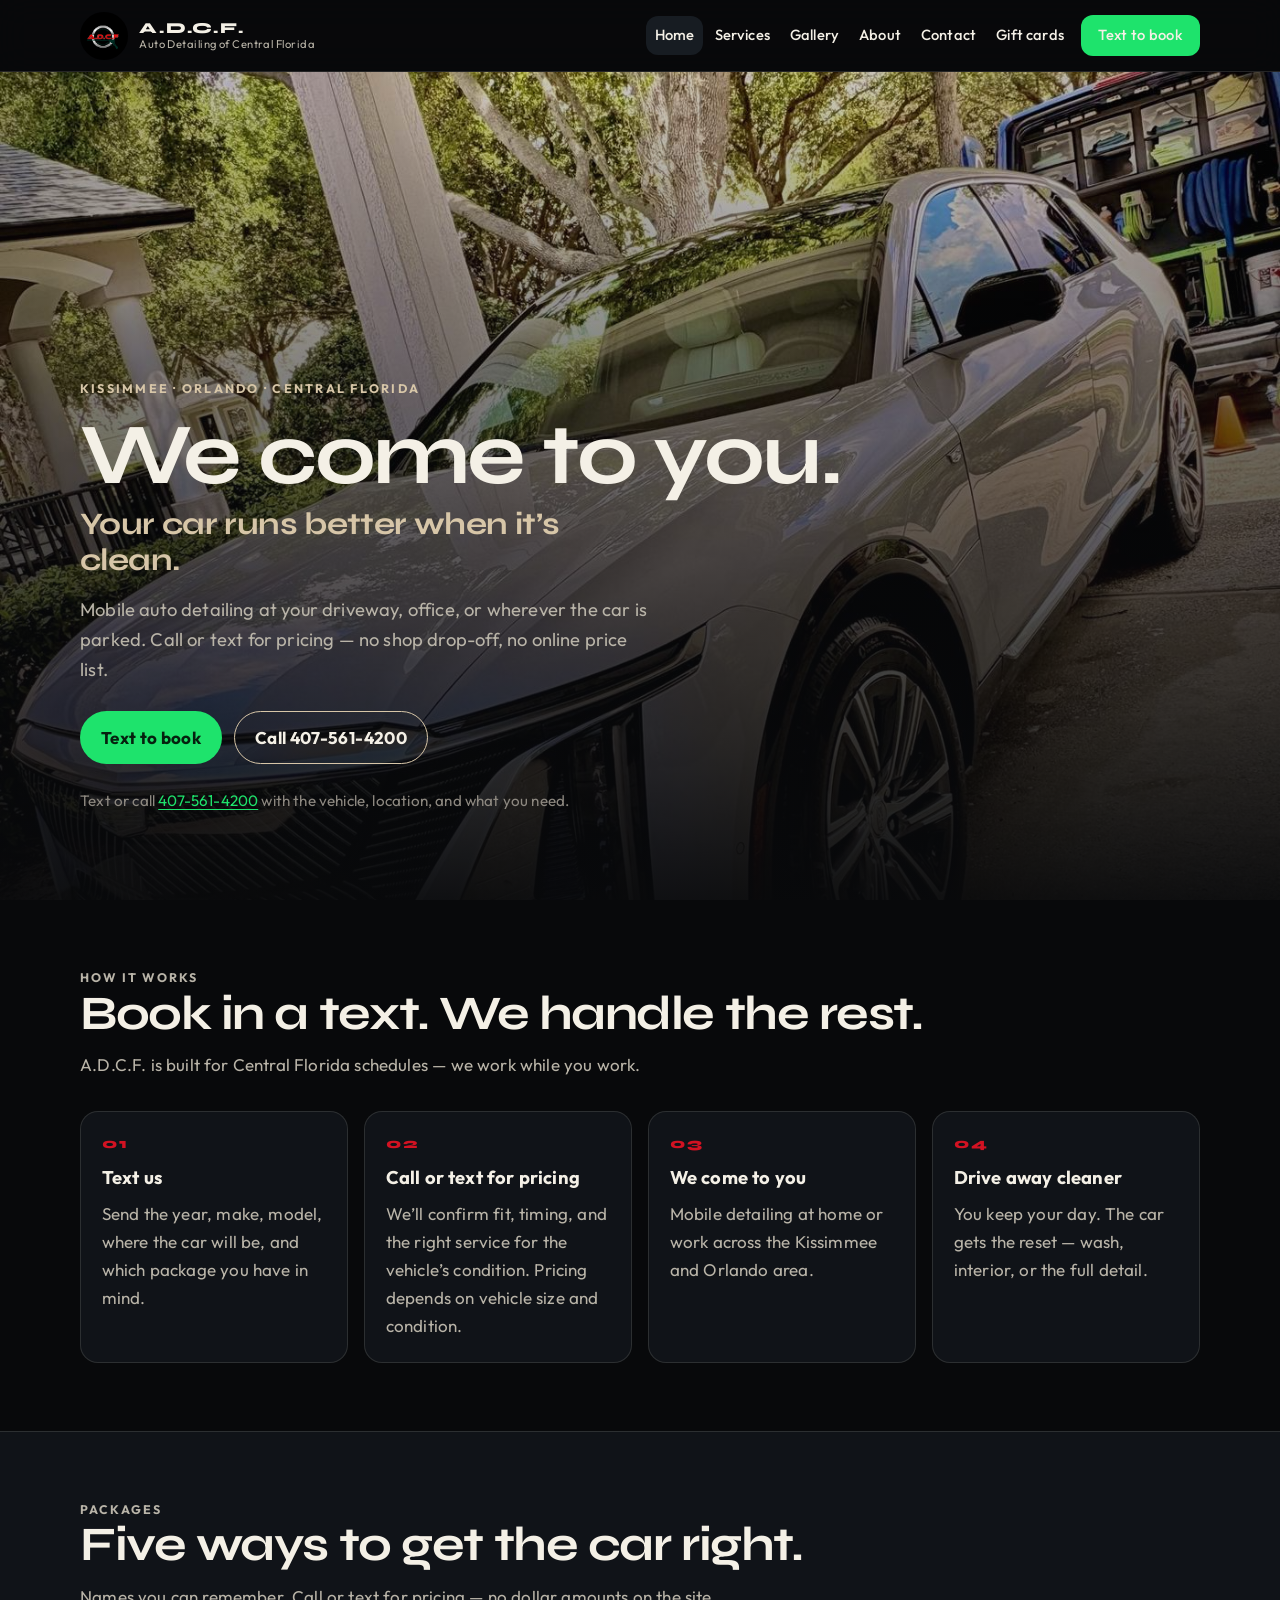
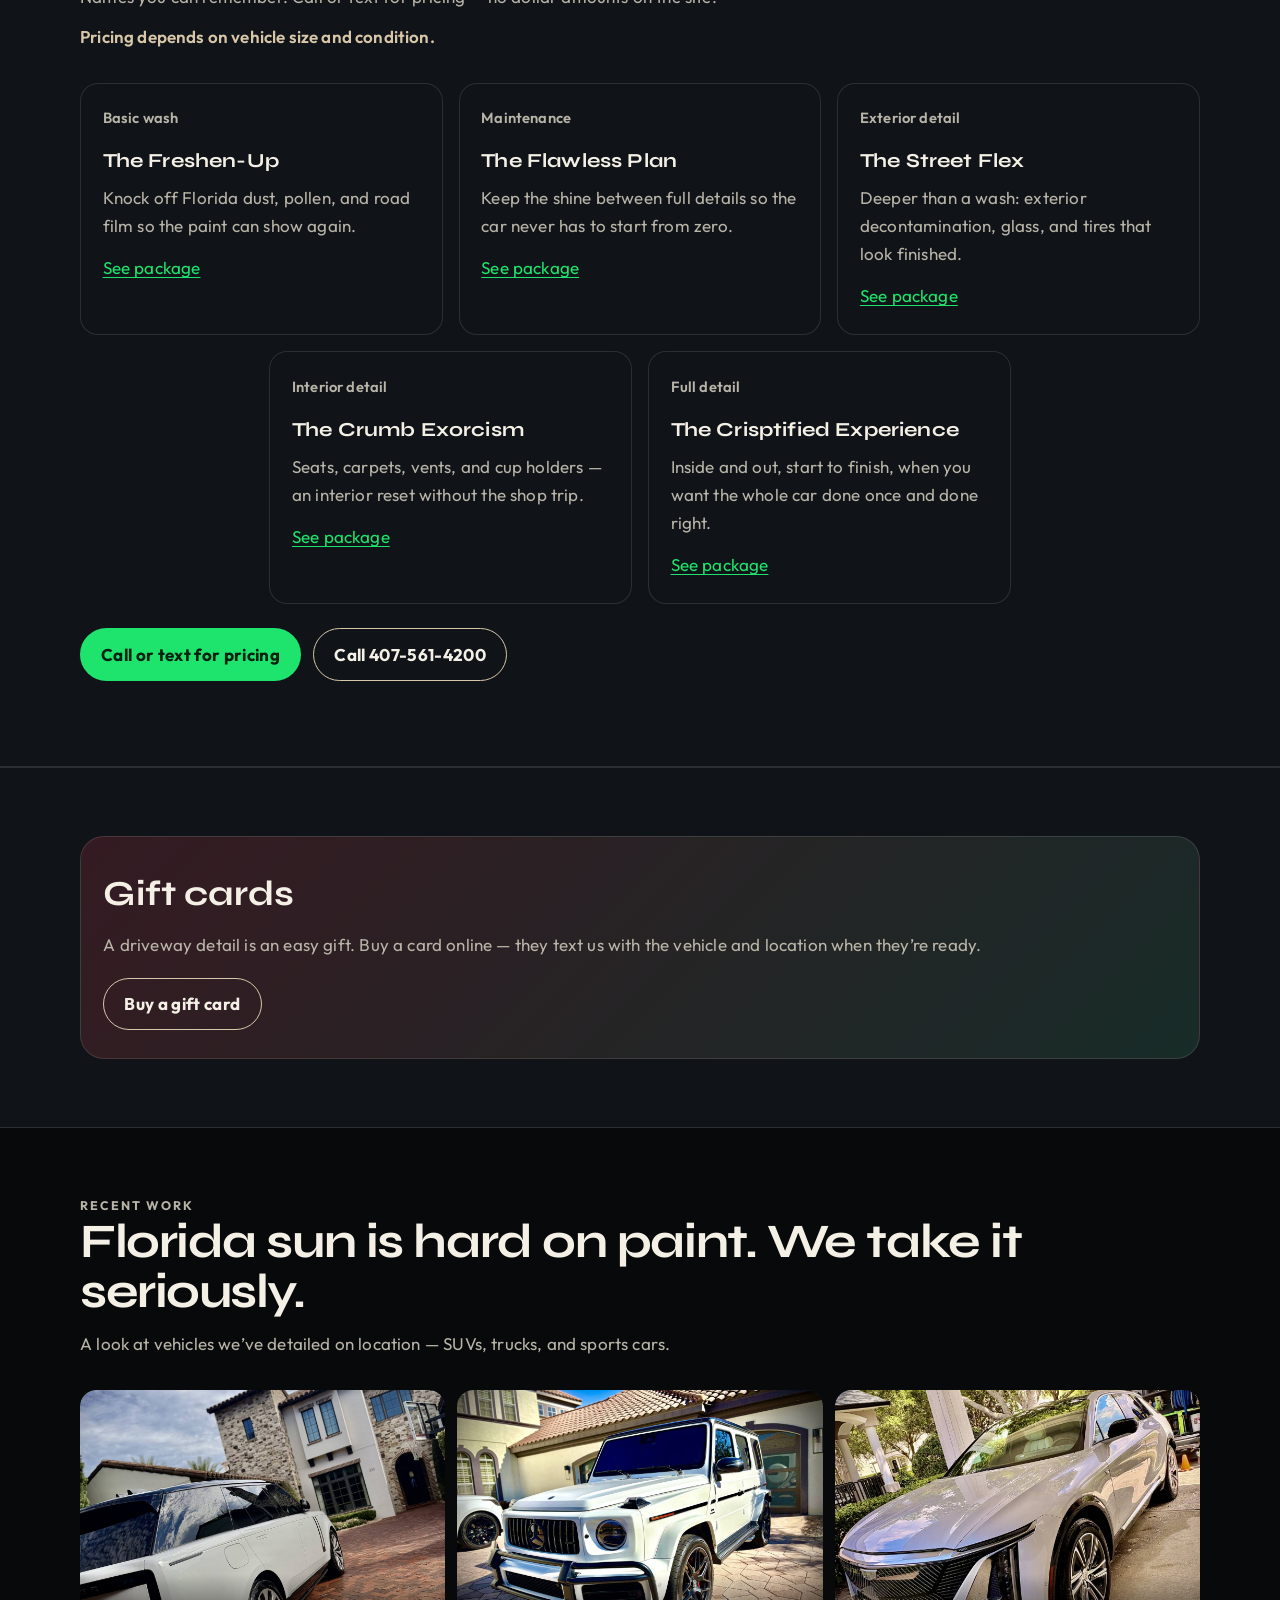
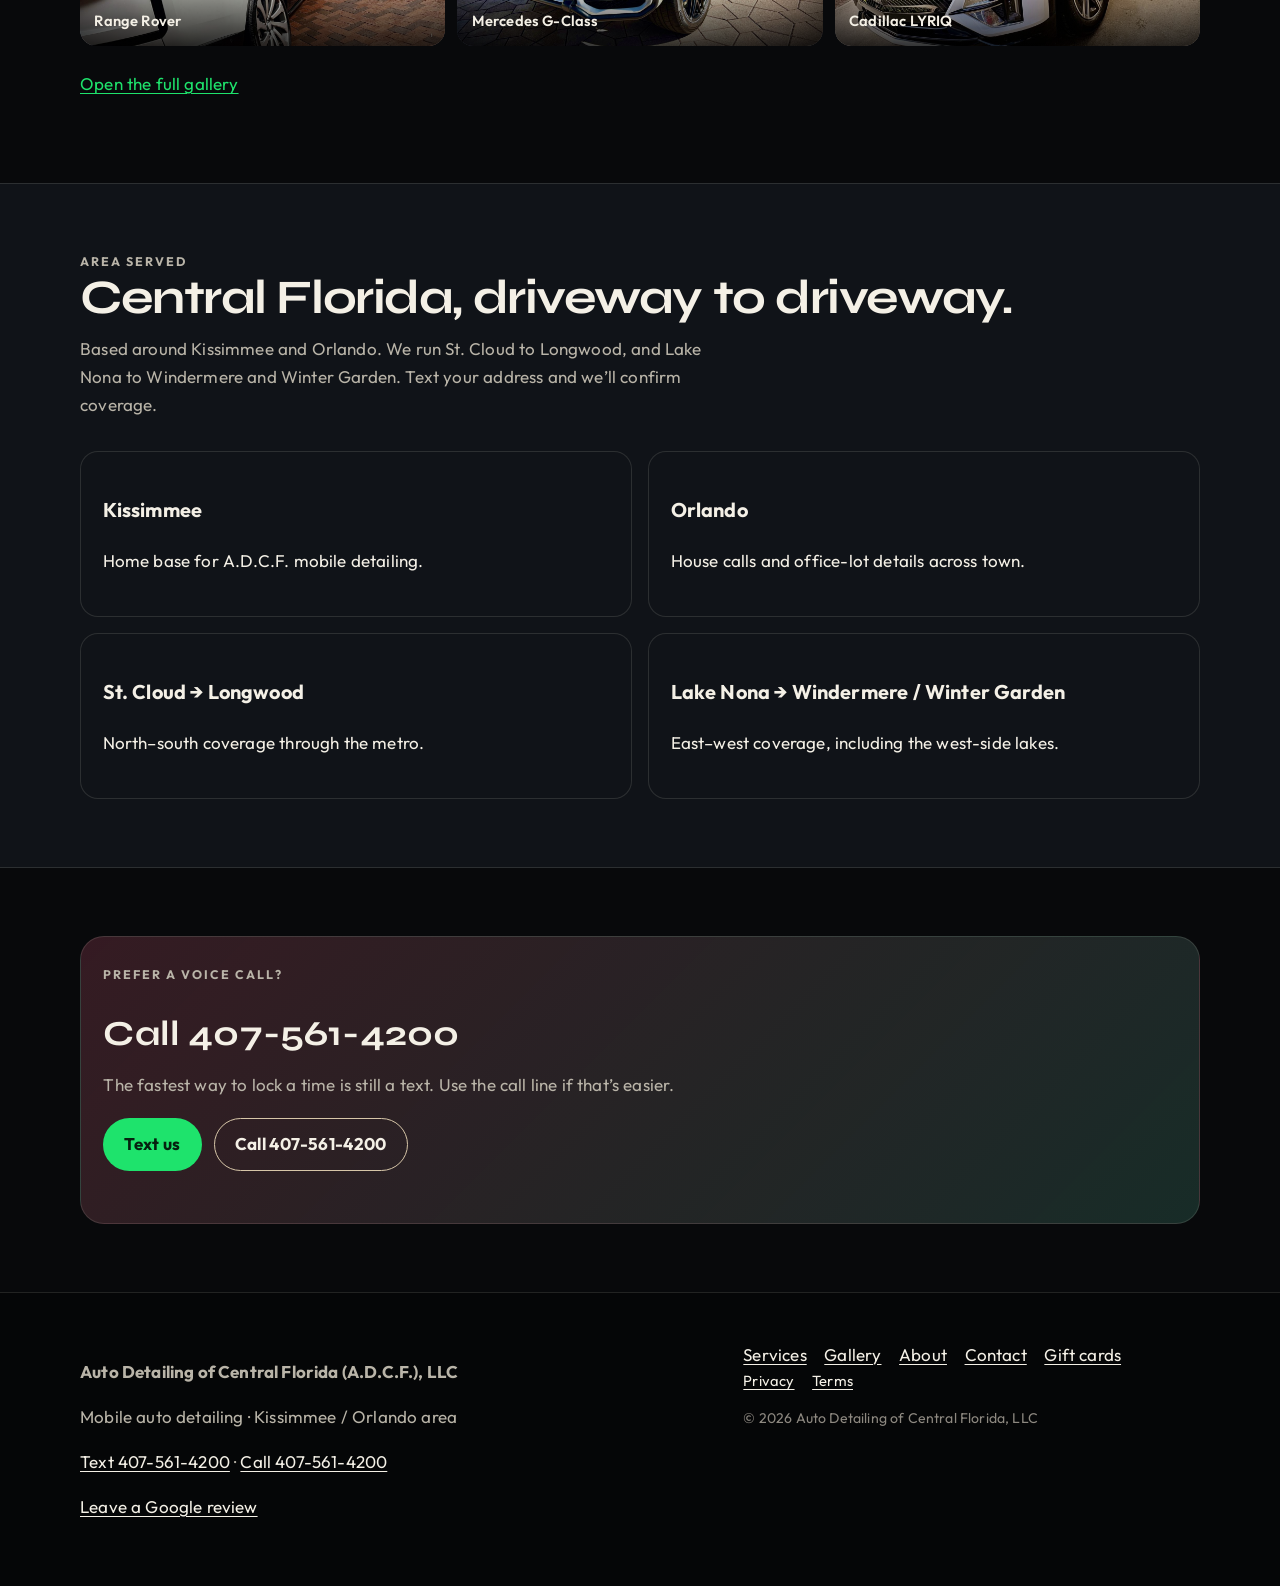
==== index.html @ a41f2992 "Add the official tagline to the homepage hero. Place “Your car runs better when it’s clean.” under t" ====
<!DOCTYPE html>
<html lang="en">
<head>
  <meta charset="UTF-8">
  <meta name="viewport" content="width=device-width, initial-scale=1">
  <title>A.D.C.F. | Mobile Auto Detailing in Central Florida</title>
  <meta name="description" content="Auto Detailing of Central Florida comes to you. Mobile auto detailing from St. Cloud to Longwood and Lake Nona to Windermere and Winter Garden. Text to book.">
  <link rel="canonical" href="https://adcf.us/">
  <meta property="og:title" content="A.D.C.F. | Mobile Auto Detailing in Central Florida">
  <meta property="og:description" content="We come to you. Text or call 407-561-4200 to book a mobile detail in the Kissimmee and Orlando area.">
  <meta property="og:url" content="https://adcf.us/">
  <meta property="og:type" content="website">
  <meta property="og:image" content="https://adcf.us/images/gallery/cadillac-lyriq.jpg">
  <meta name="theme-color" content="#08090b">
  <link rel="icon" type="image/png" href="images/favicon.png">
  <link rel="apple-touch-icon" href="images/icon.png">
  <link rel="preconnect" href="https://fonts.googleapis.com">
  <link rel="preconnect" href="https://fonts.gstatic.com" crossorigin>
  <link href="https://fonts.googleapis.com/css2?family=Outfit:wght@400;500;600;700&family=Syne:wght@700;800&display=swap" rel="stylesheet">
  <link rel="stylesheet" href="css/styles.css">
  <script type="application/ld+json">
  {
    "@context": "https://schema.org",
    "@type": "AutomotiveBusiness",
    "name": "Auto Detailing of Central Florida",
    "alternateName": ["A.D.C.F.", "ADCF"],
    "url": "https://adcf.us",
    "telephone": "+14075614200",
    "slogan": "Your car runs better when it’s clean.",
    "image": "https://adcf.us/images/logo.jpeg",
    "areaServed": ["Kissimmee", "Orlando", "St. Cloud", "Longwood", "Lake Nona", "Windermere", "Winter Garden"],
    "address": {
      "@type": "PostalAddress",
      "addressLocality": "Kissimmee",
      "addressRegion": "FL",
      "addressCountry": "US"
    }
  }
  </script>
</head>
<body>
  <a class="skip-link" href="#main">Skip to content</a>
  <header class="site-header">
    <div class="header-inner">
      <a class="brand" href="index.html">
        <img src="images/logo.jpeg" alt="">
        <span class="brand-text">
          <span class="brand-name">A.D.C.F.</span>
          <span class="brand-sub">Auto Detailing of Central Florida</span>
        </span>
      </a>
      <button type="button" class="nav-toggle" data-nav-toggle aria-expanded="false" aria-controls="site-nav">Menu</button>
      <nav class="site-nav" id="site-nav" data-nav-panel>
        <a href="index.html" aria-current="page">Home</a>
        <a href="services.html">Services</a>
        <a href="gallery.html">Gallery</a>
        <a href="about.html">About</a>
        <a href="contact.html">Contact</a>
        <a href="https://app.squareup.com/gift/TC1XD7V8T3Y7S/order" target="_blank" rel="noopener noreferrer">Gift cards</a>
        <a class="btn btn-primary" href="sms:+14075614200">Text to book</a>
      </nav>
    </div>
  </header>

  <main id="main">
    <section class="hero">
      <div class="wrap">
        <p class="hero-kicker">Kissimmee · Orlando · Central Florida</p>
        <h1>We come to you.</h1>
        <p class="hero-tagline">Your car runs better when it’s clean.</p>
        <p class="lede">Mobile auto detailing at your driveway, office, or wherever the car is parked. Call or text for pricing — no shop drop-off, no online price list.</p>
        <div class="hero-actions">
          <a class="btn btn-primary" href="sms:+14075614200">Text to book</a>
          <a class="btn btn-secondary" href="tel:+14075614200">Call 407-561-4200</a>
        </div>
        <p class="hero-meta">Text or call <a href="sms:+14075614200">407-561-4200</a> with the vehicle, location, and what you need.</p>
      </div>
    </section>

    <section class="section" id="how-it-works">
      <div class="wrap">
        <div class="section-head">
          <p class="eyebrow">How it works</p>
          <h2>Book in a text. We handle the rest.</h2>
          <p>A.D.C.F. is built for Central Florida schedules — we work while you work.</p>
        </div>
        <div class="steps">
          <article class="step">
            <div class="step-num">01</div>
            <h3>Text us</h3>
            <p>Send the year, make, model, where the car will be, and which package you have in mind.</p>
          </article>
          <article class="step">
            <div class="step-num">02</div>
            <h3>Call or text for pricing</h3>
            <p>We’ll confirm fit, timing, and the right service for the vehicle’s condition. Pricing depends on vehicle size and condition.</p>
          </article>
          <article class="step">
            <div class="step-num">03</div>
            <h3>We come to you</h3>
            <p>Mobile detailing at home or work across the Kissimmee and Orlando area.</p>
          </article>
          <article class="step">
            <div class="step-num">04</div>
            <h3>Drive away cleaner</h3>
            <p>You keep your day. The car gets the reset — wash, interior, or the full detail.</p>
          </article>
        </div>
      </div>
    </section>

    <section class="section band" id="packages">
      <div class="wrap">
        <div class="section-head">
          <p class="eyebrow">Packages</p>
          <h2>Five ways to get the car right.</h2>
          <p>Names you can remember. Call or text for pricing — no dollar amounts on the site.</p>
          <p class="pricing-note">Pricing depends on vehicle size and condition.</p>
        </div>
        <div class="teaser-grid">
          <article class="teaser-card">
            <p class="package-kind">Basic wash</p>
            <h3>The Freshen-Up</h3>
            <p>Knock off Florida dust, pollen, and road film so the paint can show again.</p>
            <a href="services.html#freshen-up">See package</a>
          </article>
          <article class="teaser-card">
            <p class="package-kind">Maintenance</p>
            <h3>The Flawless Plan</h3>
            <p>Keep the shine between full details so the car never has to start from zero.</p>
            <a href="services.html#flawless-plan">See package</a>
          </article>
          <article class="teaser-card">
            <p class="package-kind">Exterior detail</p>
            <h3>The Street Flex</h3>
            <p>Deeper than a wash: exterior decontamination, glass, and tires that look finished.</p>
            <a href="services.html#street-flex">See package</a>
          </article>
          <article class="teaser-card">
            <p class="package-kind">Interior detail</p>
            <h3>The Crumb Exorcism</h3>
            <p>Seats, carpets, vents, and cup holders — an interior reset without the shop trip.</p>
            <a href="services.html#crumb-exorcism">See package</a>
          </article>
          <article class="teaser-card">
            <p class="package-kind">Full detail</p>
            <h3>The Crisptified Experience</h3>
            <p>Inside and out, start to finish, when you want the whole car done once and done right.</p>
            <a href="services.html#crisptified">See package</a>
          </article>
        </div>
        <p class="stack-actions">
          <a class="btn btn-primary" href="sms:+14075614200">Call or text for pricing</a>
          <a class="btn btn-secondary" href="tel:+14075614200">Call 407-561-4200</a>
        </p>
      </div>
    </section>

    <section class="section band" id="gift-cards">
      <div class="wrap">
        <div class="cta-panel">
          <h2>Gift cards</h2>
          <p>A driveway detail is an easy gift. Buy a card online — they text us with the vehicle and location when they’re ready.</p>
          <a class="btn btn-secondary" href="https://app.squareup.com/gift/TC1XD7V8T3Y7S/order" target="_blank" rel="noopener noreferrer">Buy a gift card</a>
        </div>
      </div>
    </section>

    <section class="section" id="gallery">
      <div class="wrap">
        <div class="section-head">
          <p class="eyebrow">Recent work</p>
          <h2>Florida sun is hard on paint. We take it seriously.</h2>
          <p>A look at vehicles we’ve detailed on location — SUVs, trucks, and sports cars.</p>
        </div>
        <div class="gallery-grid">
          <a href="gallery.html">
            <figure>
              <img loading="lazy" decoding="async" src="images/gallery/range-rover.jpg" alt="White Range Rover after a driveway detail" width="1400" height="1866">
              <figcaption>Range Rover</figcaption>
            </figure>
          </a>
          <a href="gallery.html">
            <figure>
              <img loading="lazy" decoding="async" src="images/gallery/g-wagon.jpg" alt="White Mercedes G-Class after a driveway detail" width="1400" height="1050">
              <figcaption>Mercedes G-Class</figcaption>
            </figure>
          </a>
          <a href="gallery.html">
            <figure>
              <img loading="lazy" decoding="async" src="images/gallery/cadillac-lyriq.jpg" alt="White Cadillac LYRIQ after a mobile detail" width="1400" height="1867">
              <figcaption>Cadillac LYRIQ</figcaption>
            </figure>
          </a>
        </div>
        <p class="stack-actions"><a href="gallery.html">Open the full gallery</a></p>
      </div>
    </section>

    <section class="section band" id="area">
      <div class="wrap">
        <div class="section-head">
          <p class="eyebrow">Area served</p>
          <h2>Central Florida, driveway to driveway.</h2>
          <p>Based around Kissimmee and Orlando. We run St. Cloud to Longwood, and Lake Nona to Windermere and Winter Garden. Text your address and we’ll confirm coverage.</p>
        </div>
        <div class="area-grid">
          <article class="area-card"><h3>Kissimmee</h3><p>Home base for A.D.C.F. mobile detailing.</p></article>
          <article class="area-card"><h3>Orlando</h3><p>House calls and office-lot details across town.</p></article>
          <article class="area-card"><h3>St. Cloud → Longwood</h3><p>North–south coverage through the metro.</p></article>
          <article class="area-card"><h3>Lake Nona → Windermere / Winter Garden</h3><p>East–west coverage, including the west-side lakes.</p></article>
        </div>
      </div>
    </section>

    <section class="section">
      <div class="wrap">
        <div class="cta-panel">
          <p class="eyebrow">Prefer a voice call?</p>
          <h2>Call 407-561-4200</h2>
          <p>The fastest way to lock a time is still a text. Use the call line if that’s easier.</p>
          <div class="hero-actions">
            <a class="btn btn-primary" href="sms:+14075614200">Text us</a>
            <a class="btn btn-secondary" href="tel:+14075614200">Call 407-561-4200</a>
          </div>
        </div>
      </div>
    </section>
  </main>

  <footer class="site-footer">
    <div class="wrap footer-grid">
      <div>
        <p><strong>Auto Detailing of Central Florida (A.D.C.F.), LLC</strong></p>
        <p>Mobile auto detailing · Kissimmee / Orlando area</p>
        <p>
          <a href="sms:+14075614200">Text 407-561-4200</a> ·
          <a href="tel:+14075614200">Call 407-561-4200</a>
        </p>
        <p><a href="https://search.google.com/local/writereview?placeid=ChIJP4A210vwgEsRfLDILj1PM9Y" rel="noopener noreferrer">Leave a Google review</a></p>
      </div>
      <div>
        <nav class="footer-nav" aria-label="Footer">
          <a href="services.html">Services</a>
          <a href="gallery.html">Gallery</a>
          <a href="about.html">About</a>
          <a href="contact.html">Contact</a>
          <a href="https://app.squareup.com/gift/TC1XD7V8T3Y7S/order" target="_blank" rel="noopener noreferrer">Gift cards</a>
        </nav>
        <nav class="legal-nav" aria-label="Legal">
          <a href="privacy.html">Privacy</a>
          <a href="terms.html">Terms</a>
        </nav>
        <p class="fineprint">&copy; <span data-year>2026</span> Auto Detailing of Central Florida, LLC</p>
      </div>
    </div>
  </footer>

  <div class="mobile-cta" role="region" aria-label="Book a detail">
    <a class="btn btn-primary" href="sms:+14075614200">Text to book</a>
    <a class="btn btn-ghost" href="tel:+14075614200">Call</a>
  </div>
  <script src="js/site.js"></script>
</body>
</html>
---- css/styles.css ----
:root {
  --bg: #08090b;
  --bg-2: #101318;
  --bg-3: #171c22;
  --bg-4: #1e252d;
  --text: #f4f0e6;
  --muted: #b9b4a8;
  --faint: #8d8880;
  --line: rgba(244, 240, 230, 0.12);
  --red: #d31222;
  --green: #1ee36c;
  --green-deep: #0b8f42;
  --cta: #1ee36c;
  --cta-text: #06210f;
  --gold: #d7c6a8;
  --shadow: 0 24px 60px rgba(0, 0, 0, 0.45);
  --radius: 18px;
  --wrap: 1120px;
  --header: 4.5rem;
  --font: "Outfit", system-ui, sans-serif;
  --display: "Syne", "Outfit", system-ui, sans-serif;
}

*,
*::before,
*::after {
  box-sizing: border-box;
}

html {
  scroll-behavior: smooth;
}

html:focus-within {
  scroll-behavior: smooth;
}

body {
  margin: 0;
  font-family: var(--font);
  font-size: 1.0625rem;
  line-height: 1.65;
  color: var(--text);
  background: var(--bg);
  letter-spacing: 0.01em;
}

img {
  max-width: 100%;
  display: block;
}

a {
  color: var(--green);
  text-decoration-thickness: 1px;
  text-underline-offset: 0.18em;
}

a:hover {
  color: var(--text);
}

:focus-visible {
  outline: 2px solid var(--cta);
  outline-offset: 3px;
}

.skip-link {
  position: absolute;
  left: 0.75rem;
  top: -3rem;
  z-index: 100;
  background: var(--cta);
  color: var(--cta-text);
  padding: 0.5rem 0.85rem;
  font-weight: 700;
}

.skip-link:focus {
  top: 0.75rem;
}

.wrap {
  width: min(100% - 1.75rem, var(--wrap));
  margin-inline: auto;
}

.site-header {
  position: sticky;
  top: 0;
  z-index: 50;
  height: var(--header);
  display: flex;
  align-items: center;
  background: rgba(8, 9, 11, 0.88);
  backdrop-filter: blur(16px);
  border-bottom: 1px solid var(--line);
}

.header-inner {
  display: flex;
  align-items: center;
  justify-content: space-between;
  gap: 1rem;
  width: min(100% - 1.75rem, var(--wrap));
  margin-inline: auto;
}

.brand {
  display: flex;
  align-items: center;
  gap: 0.7rem;
  color: var(--text);
  text-decoration: none;
  min-width: 0;
}

.brand img {
  width: 3rem;
  height: 3rem;
  object-fit: cover;
  border-radius: 50%;
  background: #000;
}

.brand-text {
  display: flex;
  flex-direction: column;
  line-height: 1.15;
}

.brand-name {
  font-family: var(--display);
  font-weight: 800;
  letter-spacing: 0.12em;
  font-size: 0.95rem;
}

.brand-sub {
  color: var(--muted);
  font-size: 0.7rem;
  letter-spacing: 0.04em;
}

.nav-toggle {
  display: inline-flex;
  align-items: center;
  justify-content: center;
  min-height: 2.75rem;
  padding: 0 0.9rem;
  border: 1px solid var(--line);
  border-radius: 999px;
  background: transparent;
  color: var(--text);
  font: inherit;
  font-weight: 600;
  cursor: pointer;
}

.site-nav {
  display: none;
  position: absolute;
  top: var(--header);
  left: 0;
  right: 0;
  background: #0d1014;
  border-bottom: 1px solid var(--line);
  padding: 0.75rem 1rem 1.1rem;
  flex-direction: column;
  gap: 0.35rem;
}

.site-nav.is-open {
  display: flex;
}

.site-nav a {
  color: var(--text);
  text-decoration: none;
  padding: 0.7rem 0.85rem;
  border-radius: 12px;
  font-weight: 500;
}

.site-nav a:hover,
.site-nav a[aria-current="page"] {
  background: var(--bg-3);
  color: var(--text);
}

.site-nav .btn {
  margin-top: 0.35rem;
  text-align: center;
}

.btn {
  display: inline-flex;
  align-items: center;
  justify-content: center;
  gap: 0.45rem;
  min-height: 3rem;
  padding: 0.7rem 1.25rem;
  border-radius: 999px;
  font-weight: 700;
  letter-spacing: 0.02em;
  text-decoration: none;
  border: 1px solid transparent;
  cursor: pointer;
  transition: transform 0.15s ease, background 0.15s ease, color 0.15s ease;
}

.btn:hover {
  transform: translateY(-1px);
  color: inherit;
}

.btn-primary {
  background: var(--cta);
  color: var(--cta-text);
}

.btn-primary:hover {
  background: #4ff08c;
  color: var(--cta-text);
}

.btn-secondary {
  background: transparent;
  color: var(--text);
  border-color: var(--gold);
}

.btn-secondary:hover {
  background: rgba(215, 198, 168, 0.1);
  color: var(--text);
}

.btn-ghost {
  background: var(--bg-3);
  color: var(--text);
  border-color: var(--line);
}

.hero {
  position: relative;
  min-height: calc(100svh - var(--header));
  display: grid;
  align-items: end;
  padding: 2.5rem 0 4.5rem;
  background:
    linear-gradient(180deg, rgba(8, 9, 11, 0.2) 0%, rgba(8, 9, 11, 0.55) 42%, rgba(8, 9, 11, 0.96) 100%),
    url("../images/gallery/cadillac-lyriq.jpg") center 35% / cover no-repeat;
}

.hero-kicker {
  display: inline-block;
  color: var(--gold);
  font-size: 0.78rem;
  font-weight: 700;
  letter-spacing: 0.18em;
  text-transform: uppercase;
  margin-bottom: 0.85rem;
}

.hero h1 {
  font-family: var(--display);
  font-size: clamp(2.4rem, 8vw, 5.4rem);
  line-height: 0.95;
  letter-spacing: -0.03em;
  margin: 0 0 0.7rem;
  max-width: 12ch;
}

.hero-tagline {
  font-family: var(--display);
  font-weight: 700;
  font-size: clamp(1.35rem, 3.1vw, 1.95rem);
  line-height: 1.15;
  letter-spacing: -0.02em;
  color: var(--gold);
  max-width: 16em;
  margin: 0 0 1rem;
}

.hero p.lede {
  font-size: 1.15rem;
  color: var(--muted);
  max-width: 36rem;
  margin: 0 0 1.6rem;
}

.hero-actions {
  display: flex;
  flex-wrap: wrap;
  gap: 0.75rem;
  margin-bottom: 1.5rem;
}

.hero-meta {
  color: var(--faint);
  font-size: 0.95rem;
}

.section {
  padding: 4.25rem 0;
}

.section-head {
  margin-bottom: 2rem;
}

.section-head h2,
.page-hero h1 {
  font-family: var(--display);
  font-size: clamp(1.8rem, 4vw, 3rem);
  line-height: 1.05;
  letter-spacing: -0.03em;
  margin: 0 0 0.75rem;
}

.eyebrow {
  color: var(--gold);
  font-size: 0.78rem;
  font-weight: 700;
  letter-spacing: 0.16em;
  text-transform: uppercase;
  margin: 0 0 0.55rem;
}

.lede,
.section-head p {
  color: var(--muted);
  max-width: 40rem;
  margin: 0;
}

.pricing-note,
.section-head .pricing-note {
  color: var(--gold);
  font-weight: 600;
  max-width: 40rem;
  margin: 0.75rem 0 0;
}

.page-hero .pricing-note {
  margin-bottom: 0.25rem;
}

.page-hero .lede + .pricing-note {
  margin-top: 0.85rem;
}

.package-card .btn {
  align-self: flex-start;
  text-align: center;
  white-space: normal;
}

.page-hero {
  padding: 2.75rem 0 1.5rem;
  border-bottom: 1px solid var(--line);
  background:
    radial-gradient(1200px 280px at 10% 0%, rgba(211, 18, 34, 0.16), transparent 55%),
    var(--bg);
}

.steps {
  display: grid;
  gap: 1rem;
}

.step {
  background: var(--bg-2);
  border: 1px solid var(--line);
  border-radius: var(--radius);
  padding: 1.25rem 1.3rem 1.35rem;
}

.step-num {
  font-family: var(--display);
  color: var(--red);
  font-weight: 800;
  font-size: 0.9rem;
  letter-spacing: 0.14em;
  margin-bottom: 0.45rem;
}

.step h3 {
  margin: 0 0 0.4rem;
  font-size: 1.15rem;
}

.step p {
  margin: 0;
  color: var(--muted);
}

.package-grid,
.teaser-grid,
.area-grid,
.contact-grid,
.card-grid {
  display: grid;
  gap: 1rem;
}

.package-card,
.teaser-card,
.area-card,
.info-card {
  background: var(--bg-2);
  border: 1px solid var(--line);
  border-radius: var(--radius);
  padding: 1.4rem 1.35rem 1.5rem;
}

.package-card {
  display: flex;
  flex-direction: column;
  min-height: 100%;
}

.package-card h3 {
  font-family: var(--display);
  font-size: 1.45rem;
  margin: 0.15rem 0 0.35rem;
}

.package-kind {
  color: var(--green);
  font-weight: 600;
  font-size: 0.92rem;
}

.stack-actions {
  display: flex;
  flex-wrap: wrap;
  gap: 0.75rem;
  margin-top: 1.5rem;
}

.package-card p {
  color: var(--muted);
  margin: 0.75rem 0 1.1rem;
  flex: 1;
}

.teaser-card h3 {
  margin: 0.2rem 0 0.4rem;
  font-family: var(--display);
}

.teaser-card p {
  margin: 0 0 0.9rem;
  color: var(--muted);
}

.gallery-grid {
  display: grid;
  gap: 0.75rem;
}

.gallery-grid a,
.gallery-grid figure {
  margin: 0;
  position: relative;
  overflow: hidden;
  border-radius: 16px;
  background: var(--bg-3);
}

.gallery-grid img {
  width: 100%;
  height: 16rem;
  object-fit: cover;
  transition: transform 0.5s ease;
}

.gallery-grid a:hover img,
.gallery-grid a:focus-visible img {
  transform: scale(1.04);
}

.gallery-grid figcaption {
  position: absolute;
  left: 0;
  right: 0;
  bottom: 0;
  padding: 2.2rem 0.9rem 0.8rem;
  background: linear-gradient(transparent, rgba(0, 0, 0, 0.78));
  color: var(--text);
  font-size: 0.92rem;
  font-weight: 600;
}

.band {
  background: var(--bg-2);
  border-block: 1px solid var(--line);
}

.cta-panel {
  background:
    linear-gradient(135deg, rgba(211, 18, 34, 0.16), rgba(30, 227, 108, 0.08)),
    var(--bg-3);
  border: 1px solid var(--line);
  border-radius: 24px;
  padding: 1.75rem 1.4rem;
}

.cta-panel h2 {
  font-family: var(--display);
  margin: 0 0 0.5rem;
  font-size: clamp(1.6rem, 3vw, 2.2rem);
}

.cta-panel p {
  color: var(--muted);
  margin: 0 0 1.2rem;
}

.phone-display {
  font-family: var(--display);
  font-size: clamp(1.4rem, 4vw, 2rem);
  letter-spacing: 0.02em;
}

.site-footer {
  padding: 3rem 0 6.5rem;
  border-top: 1px solid var(--line);
  color: var(--muted);
  background: #050607;
}

.footer-grid {
  display: grid;
  gap: 1.5rem;
}

.site-footer a {
  color: var(--text);
}

.footer-nav,
.legal-nav {
  display: flex;
  flex-wrap: wrap;
  gap: 0.75rem 1.1rem;
}

.legal-nav {
  font-size: 0.92rem;
}

.fineprint {
  color: var(--faint);
  font-size: 0.88rem;
}

.mobile-cta {
  position: fixed;
  left: 0;
  right: 0;
  bottom: 0;
  z-index: 40;
  display: grid;
  grid-template-columns: 1.4fr 1fr;
  gap: 0.5rem;
  padding: 0.65rem 0.75rem calc(0.65rem + env(safe-area-inset-bottom));
  background: rgba(8, 9, 11, 0.94);
  border-top: 1px solid var(--line);
  backdrop-filter: blur(16px);
}

.mobile-cta .btn {
  min-height: 2.85rem;
  width: 100%;
}

.prose {
  max-width: 42rem;
}

.prose h2 {
  font-family: var(--display);
  margin: 2rem 0 0.6rem;
}

.prose p,
.prose li {
  color: var(--muted);
}

.contact-actions {
  display: grid;
  gap: 0.75rem;
}

.contact-actions .btn {
  width: 100%;
}

.qr {
  width: 9.5rem;
  border-radius: 12px;
  background: #fff;
  padding: 0.5rem;
}

.lightbox {
  position: fixed;
  inset: 0;
  z-index: 80;
  display: none;
  align-items: center;
  justify-content: center;
  background: rgba(0, 0, 0, 0.88);
  padding: 1rem;
}

.lightbox.is-open {
  display: flex;
}

.lightbox img {
  max-width: min(96vw, 1100px);
  max-height: 88vh;
  object-fit: contain;
  border-radius: 12px;
}

.lightbox-close {
  position: absolute;
  top: 0.75rem;
  right: 0.75rem;
  background: var(--bg-3);
  color: var(--text);
  border: 1px solid var(--line);
  border-radius: 999px;
  min-height: 2.6rem;
  padding: 0 0.9rem;
  font: inherit;
  cursor: pointer;
}

@media (min-width: 720px) {
  .steps,
  .teaser-grid,
  .area-grid,
  .contact-grid {
    grid-template-columns: repeat(2, 1fr);
  }

  .gallery-grid {
    grid-template-columns: repeat(2, 1fr);
  }

  .package-grid {
    grid-template-columns: repeat(2, 1fr);
  }
}

@media (min-width: 960px) {
  .nav-toggle {
    display: none;
  }

  .site-nav {
    display: flex;
    position: static;
    flex-direction: row;
    align-items: center;
    gap: 0.15rem;
    padding: 0;
    background: transparent;
    border: 0;
  }

  .site-nav a {
    padding: 0.45rem 0.55rem;
    font-size: 0.92rem;
  }

  .site-nav .btn {
    margin-top: 0;
    margin-left: 0.4rem;
    min-height: 2.6rem;
    padding: 0.45rem 1rem;
  }

  .brand-sub {
    white-space: nowrap;
  }

  .steps {
    grid-template-columns: repeat(4, 1fr);
  }

  .package-grid,
  .teaser-grid {
    grid-template-columns: repeat(6, 1fr);
  }

  .package-grid .package-card,
  .teaser-grid .teaser-card {
    grid-column: span 2;
  }

  .package-grid .package-card:nth-child(4),
  .teaser-grid .teaser-card:nth-child(4) {
    grid-column: 2 / span 2;
  }

  .package-grid .package-card:nth-child(5),
  .teaser-grid .teaser-card:nth-child(5) {
    grid-column: 4 / span 2;
  }

  .gallery-grid {
    grid-template-columns: repeat(3, 1fr);
  }

  .footer-grid {
    grid-template-columns: 1.4fr 1fr;
    align-items: start;
  }

  .mobile-cta {
    display: none;
  }

  .site-footer {
    padding-bottom: 3rem;
  }

  .contact-grid {
    grid-template-columns: 1.15fr 0.85fr;
  }
}

@media (prefers-reduced-motion: reduce) {
  html {
    scroll-behavior: auto;
  }

  .btn,
  .gallery-grid img {
    transition: none;
  }
}
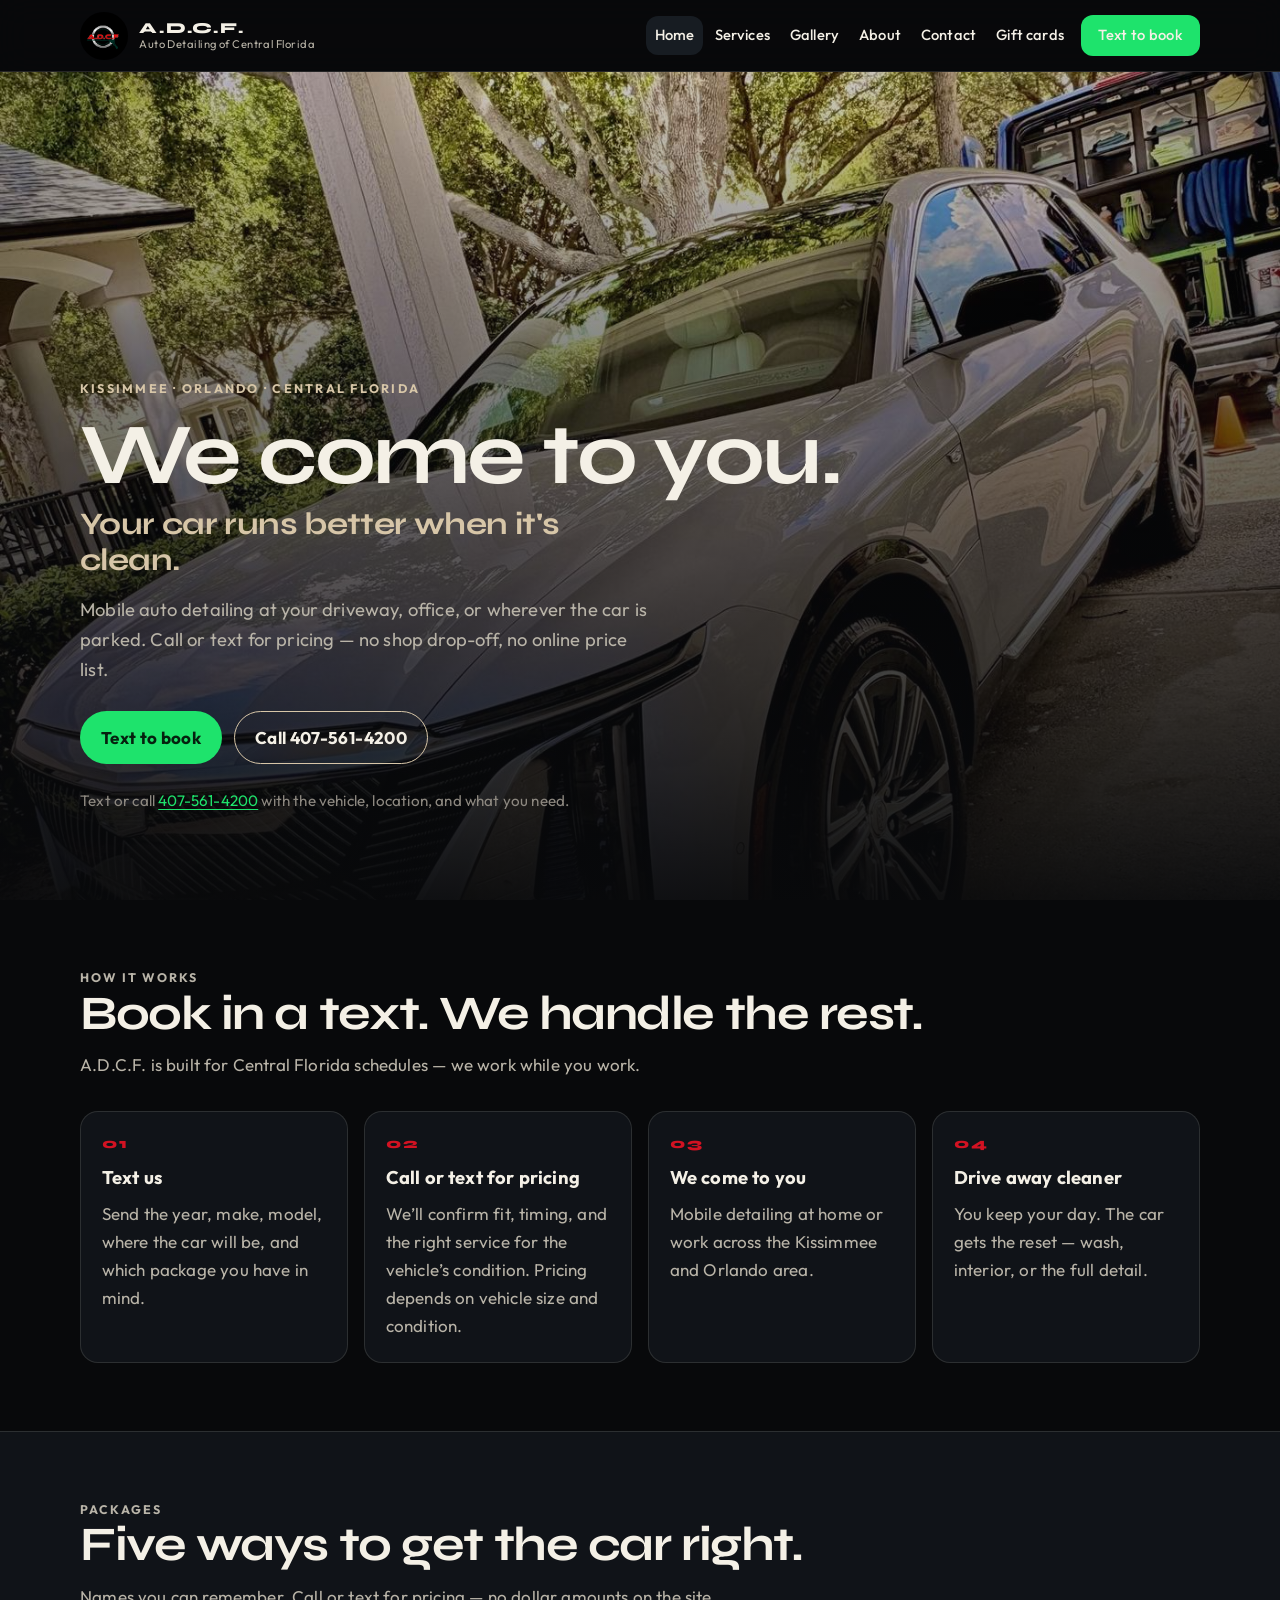
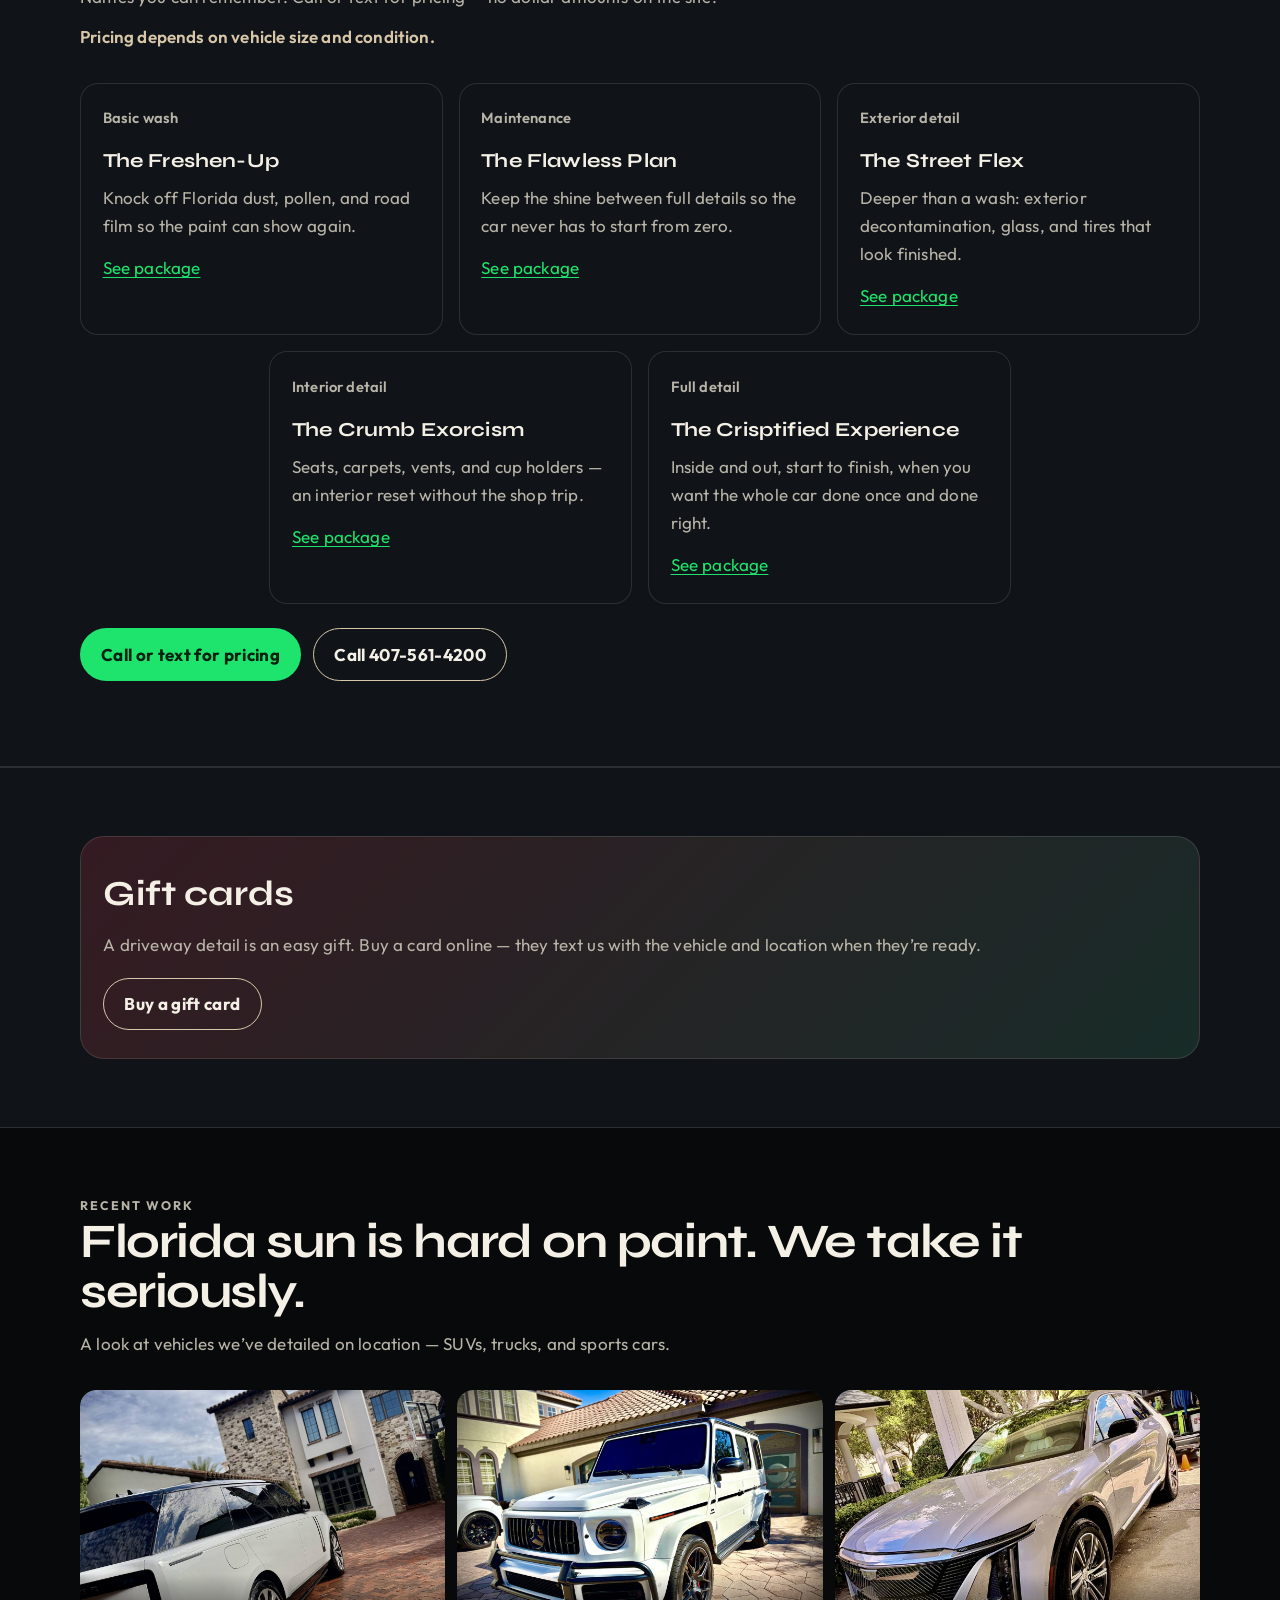
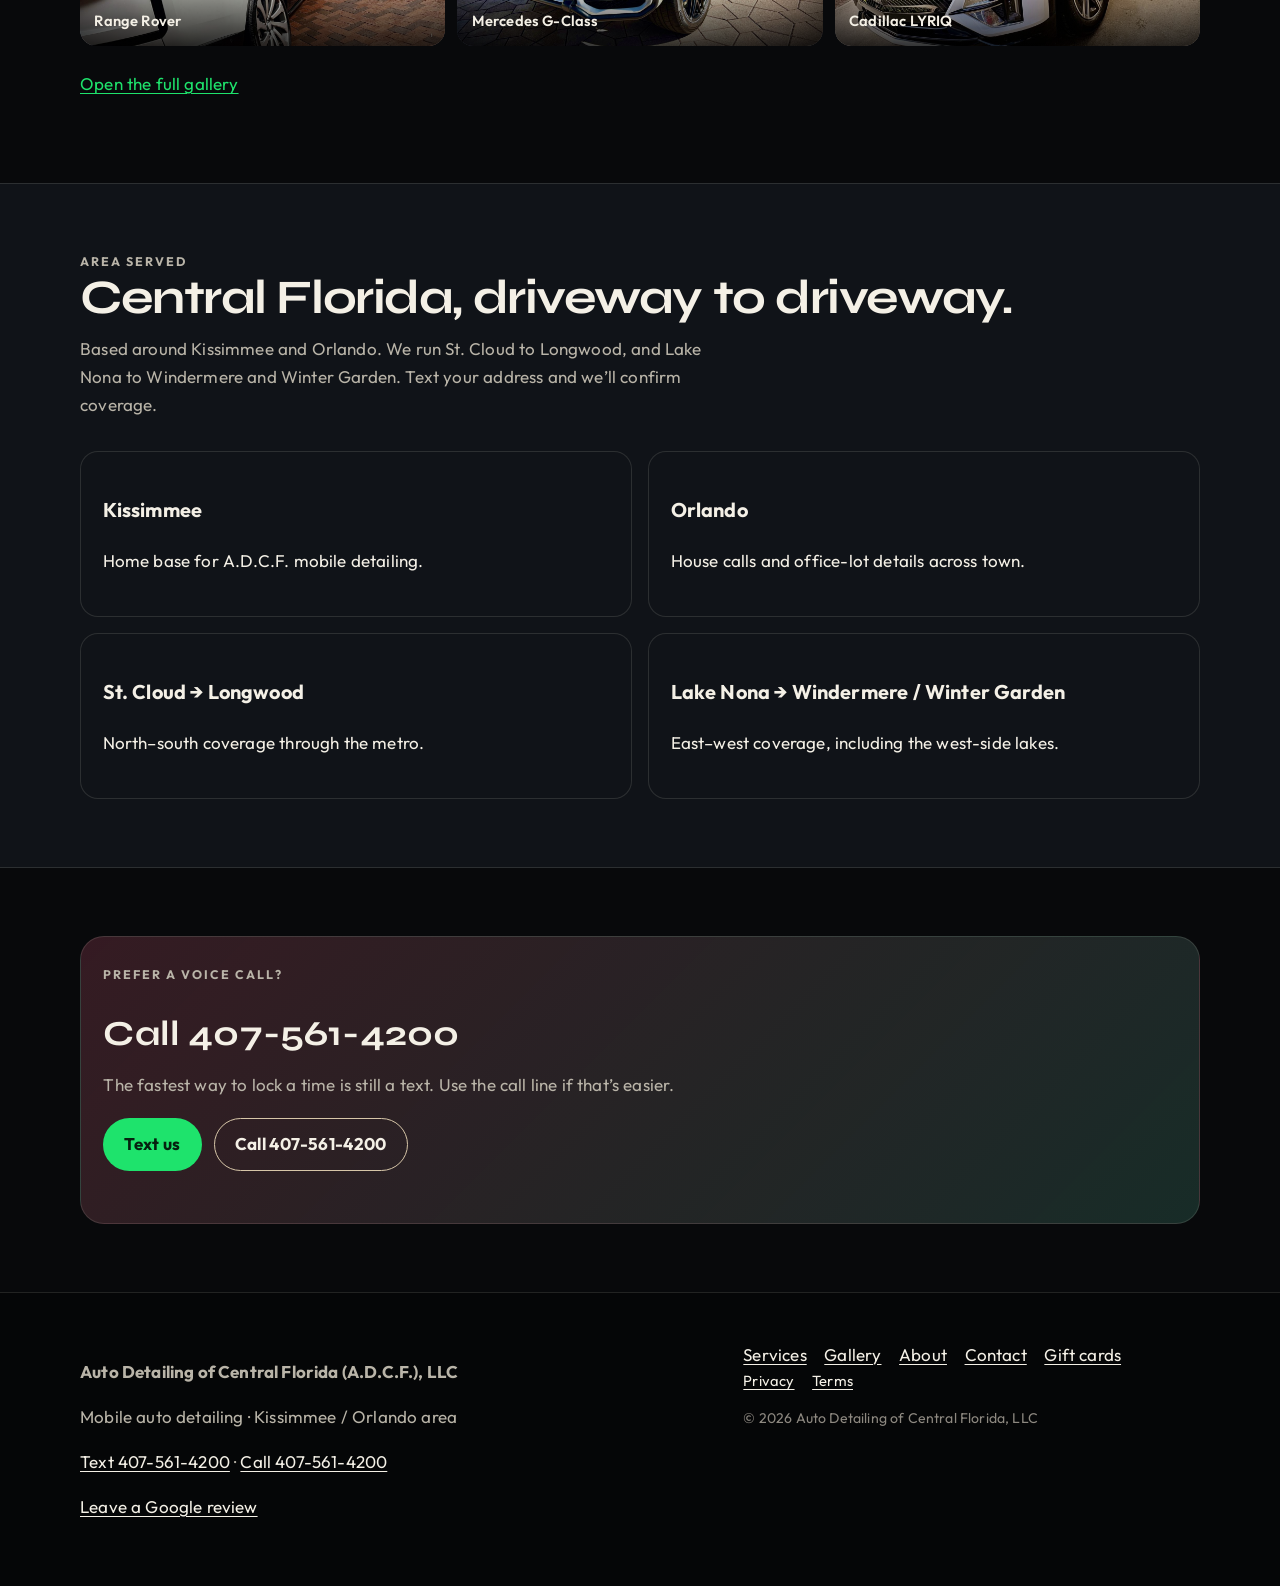
==== commit b722d95d: "Use the exact locked tagline apostrophe. The homepage hero and schema slogan now read “Your car runs" ====
--- a/index.html
+++ b/index.html
@@ -26,7 +26,7 @@
     "alternateName": ["A.D.C.F.", "ADCF"],
     "url": "https://adcf.us",
     "telephone": "+14075614200",
-    "slogan": "Your car runs better when it’s clean.",
+    "slogan": "Your car runs better when it's clean.",
     "image": "https://adcf.us/images/logo.jpeg",
     "areaServed": ["Kissimmee", "Orlando", "St. Cloud", "Longwood", "Lake Nona", "Windermere", "Winter Garden"],
     "address": {
@@ -67,7 +67,7 @@
       <div class="wrap">
         <p class="hero-kicker">Kissimmee · Orlando · Central Florida</p>
         <h1>We come to you.</h1>
-        <p class="hero-tagline">Your car runs better when it’s clean.</p>
+        <p class="hero-tagline">Your car runs better when it's clean.</p>
         <p class="lede">Mobile auto detailing at your driveway, office, or wherever the car is parked. Call or text for pricing — no shop drop-off, no online price list.</p>
         <div class="hero-actions">
           <a class="btn btn-primary" href="sms:+14075614200">Text to book</a>
--- a/css/styles.css
+++ b/css/styles.css
@@ -301,6 +301,32 @@
   font-size: 0.95rem;
 }
 
+@media (max-width: 720px) and (max-height: 760px) {
+  .hero {
+    padding-top: 1.25rem;
+    padding-bottom: 5.25rem;
+  }
+
+  .hero h1 {
+    max-width: none;
+    font-size: 2.05rem;
+  }
+
+  .hero-tagline {
+    margin-bottom: 0.7rem;
+  }
+
+  .hero p.lede {
+    font-size: 1.05rem;
+    line-height: 1.45;
+    margin-bottom: 1rem;
+  }
+
+  .hero-actions {
+    margin-bottom: 0.85rem;
+  }
+}
+
 .section {
   padding: 4.25rem 0;
 }
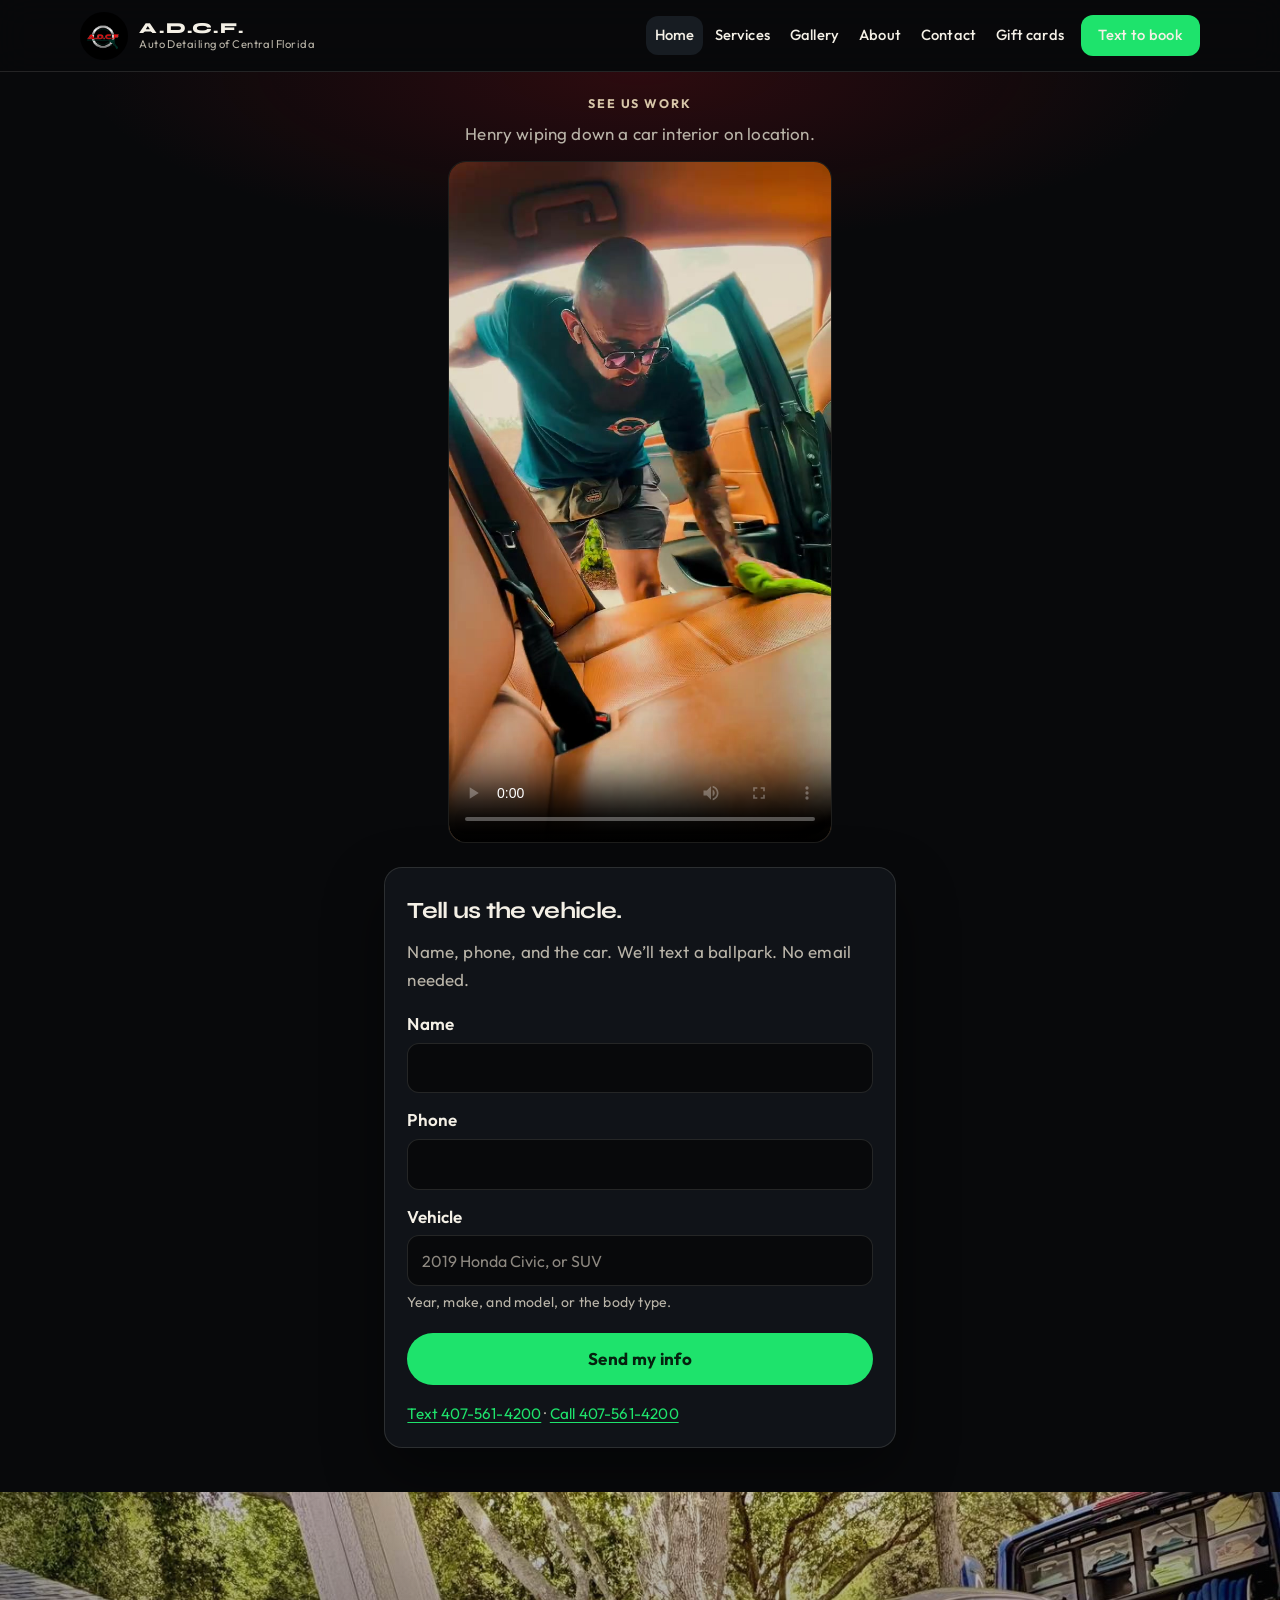
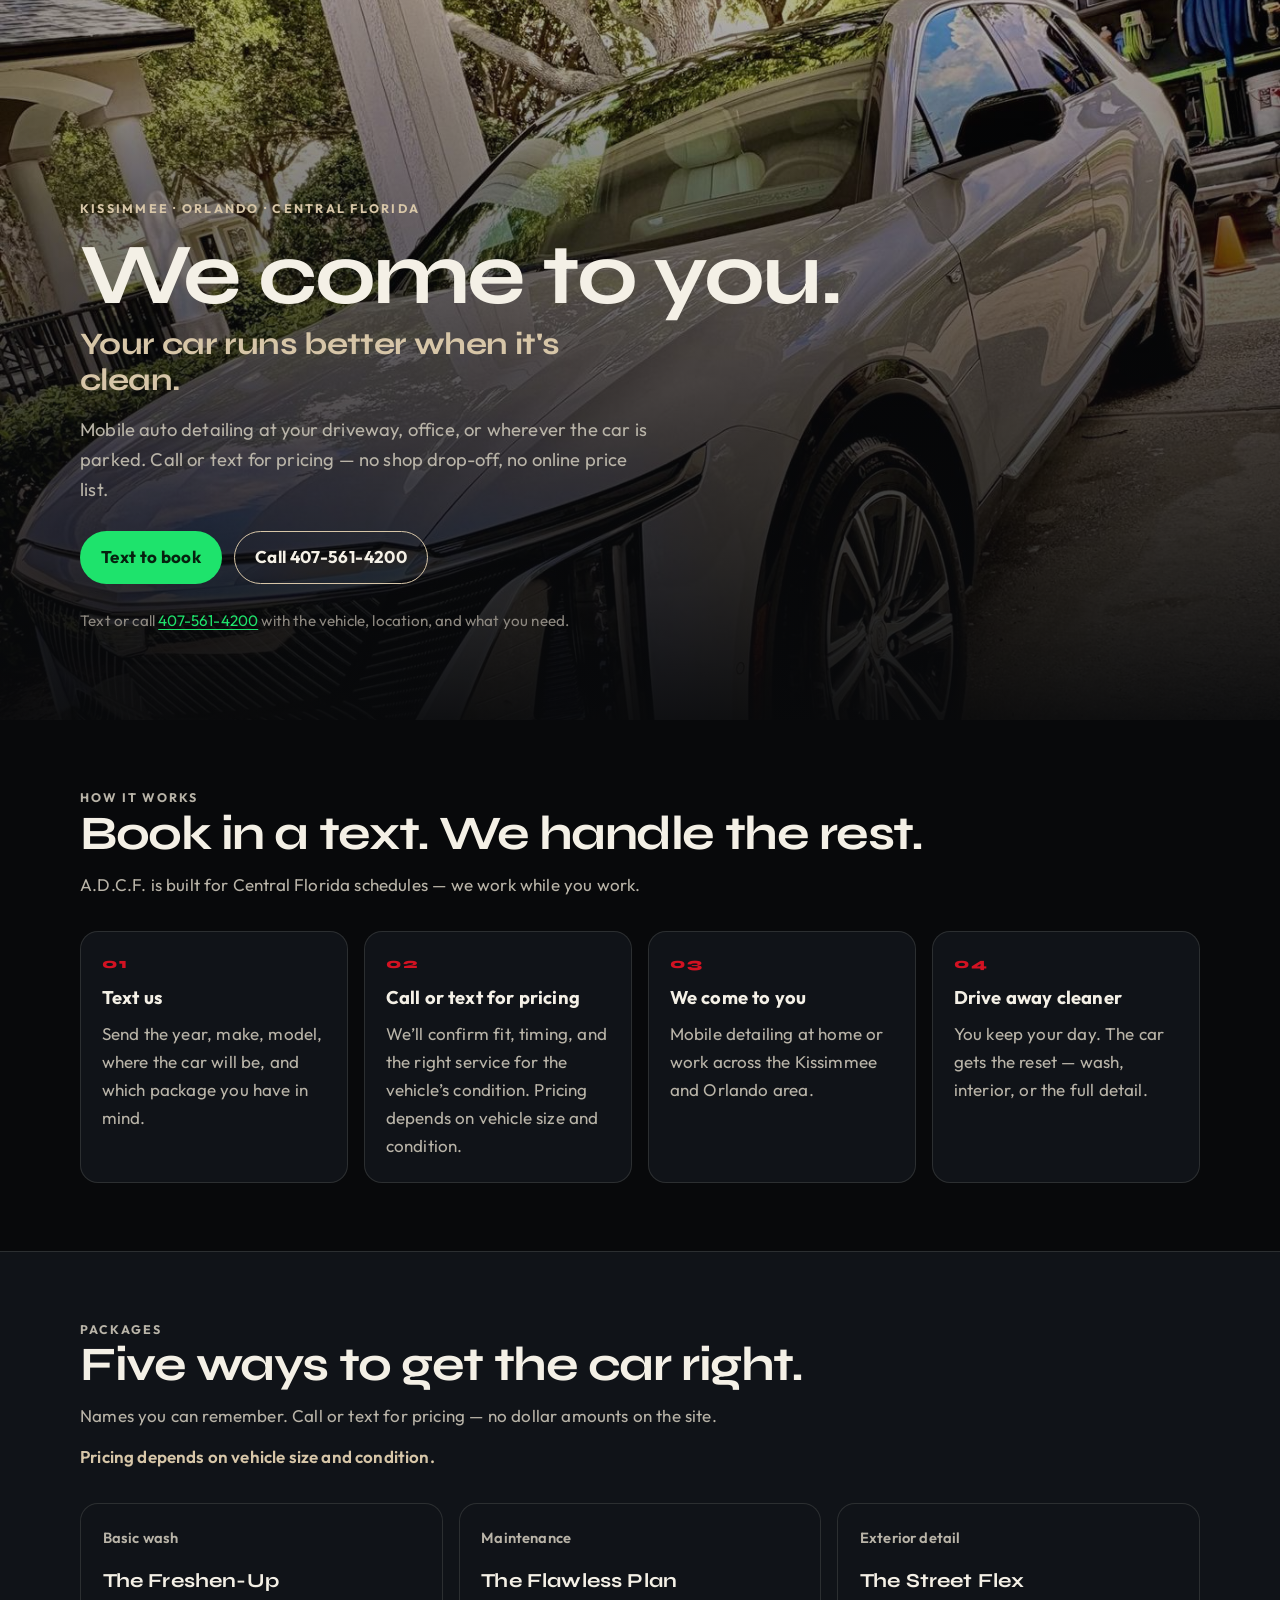
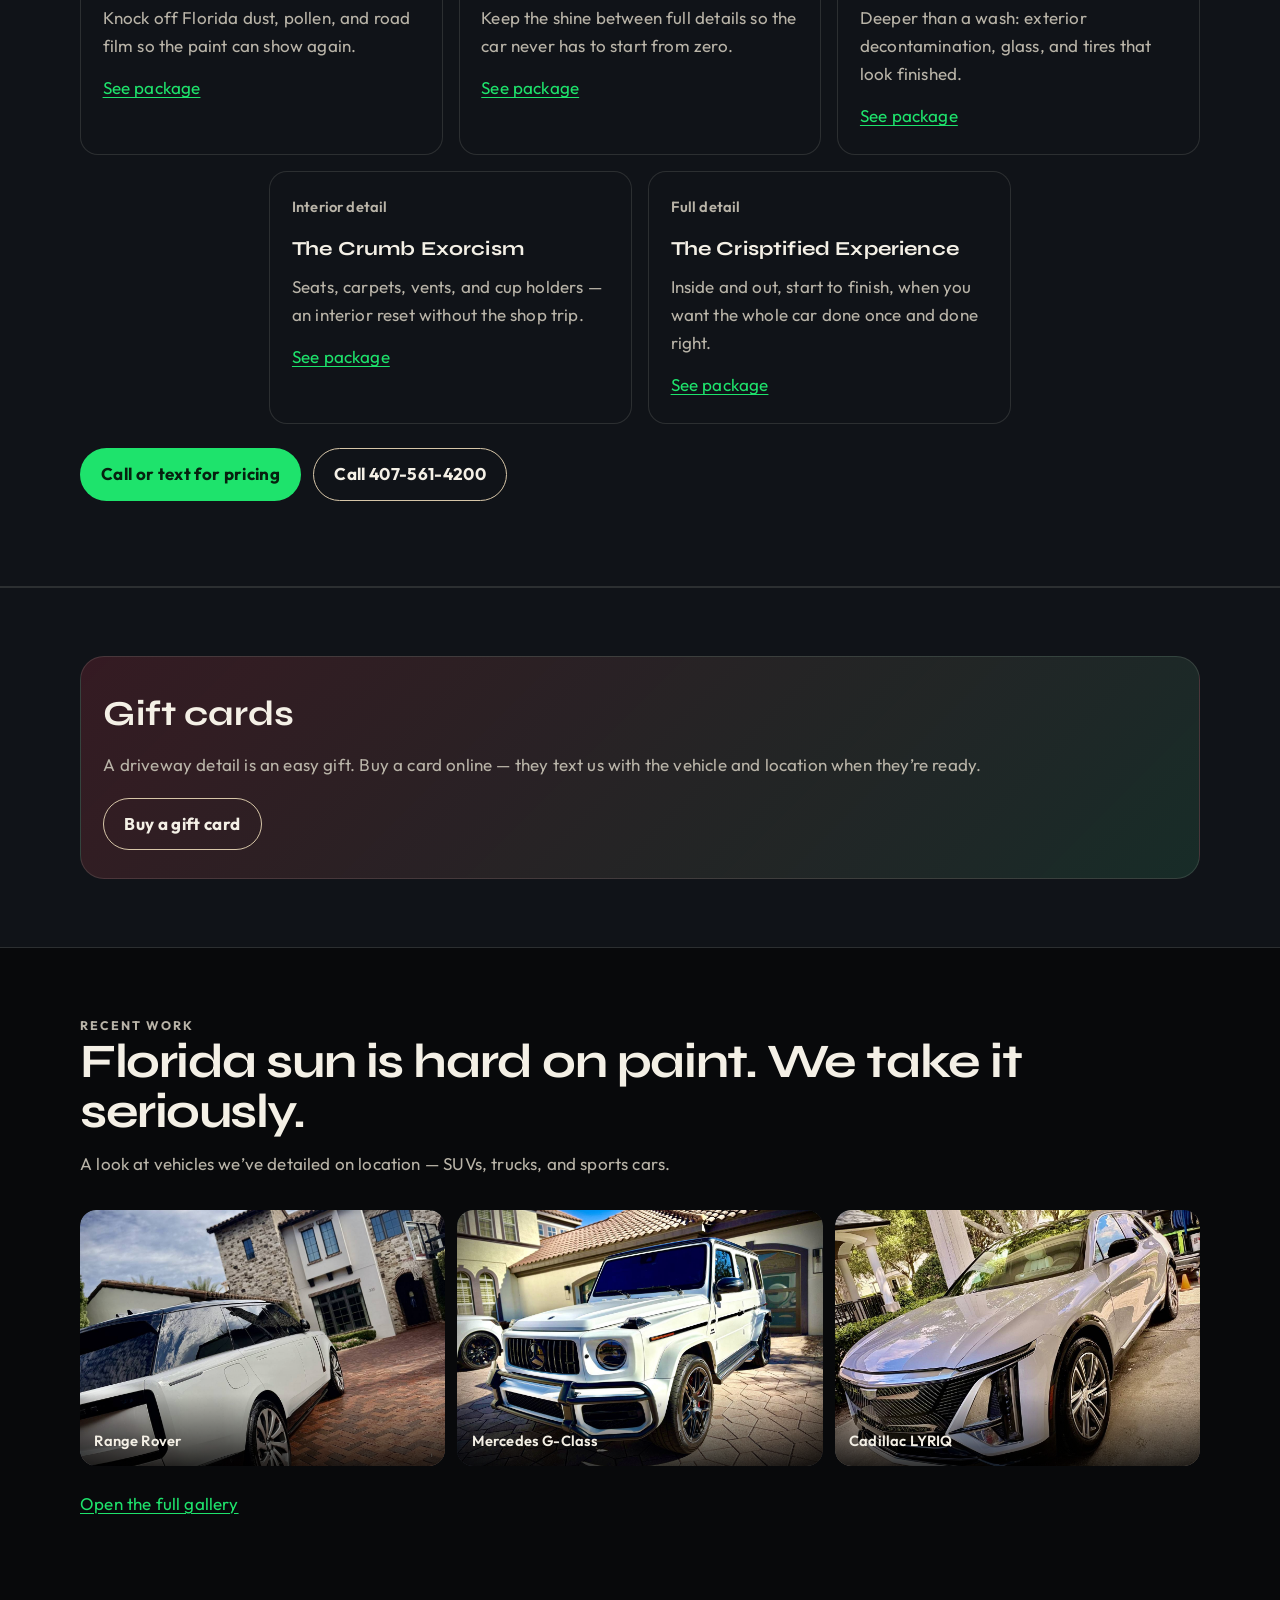
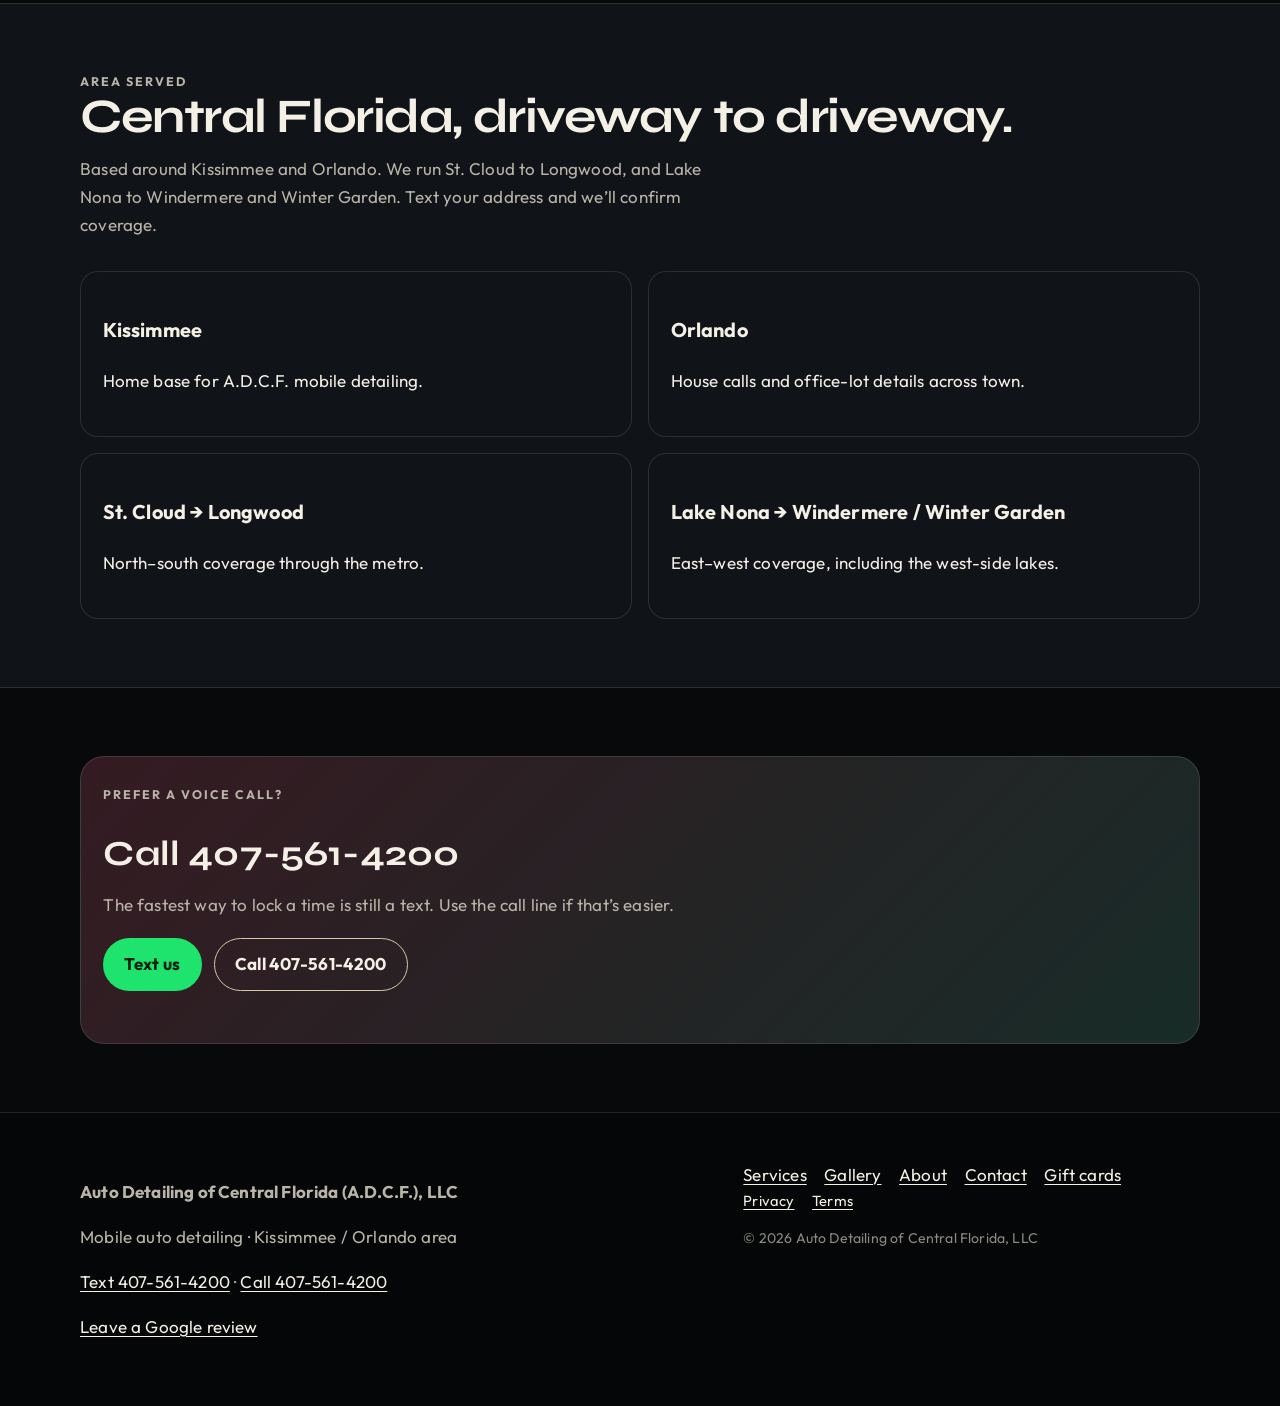
==== commit f9f549ec: "Put Henry’s wipe-down video and quote form at the top of the homepage. The clip is click-to-play wit" ====
--- a/index.html
+++ b/index.html
@@ -63,6 +63,80 @@
   </header>
 
   <main id="main">
+    <section class="work-film" aria-labelledby="see-us-work-title">
+      <div class="wrap">
+        <div class="work-film-intro">
+          <p class="eyebrow" id="see-us-work-title">See us work</p>
+          <p class="work-film-lede">Henry wiping down a car interior on location.</p>
+        </div>
+        <div class="work-film-frame">
+          <video
+            controls
+            playsinline
+            preload="metadata"
+            poster="images/see-us-work-poster.jpg"
+            width="720"
+            height="1280"
+            aria-label="Henry wiping down a car interior on location"
+          >
+            <source src="videos/see-us-work.mp4" type="video/mp4">
+          </video>
+        </div>
+      </div>
+    </section>
+
+    <section class="home-lead" id="quote" aria-labelledby="home-lead-title">
+      <div class="wrap">
+        <div class="lead-card">
+          <form class="lead-form" data-lead-form data-lead-source="adcf.us homepage" data-lead-from="ADCF Homepage" action="https://api.web3forms.com/submit" method="post" novalidate>
+            <h2 id="home-lead-title">Tell us the vehicle.</h2>
+            <p class="lead-note">Name, phone, and the car. We’ll text a ballpark. No email needed.</p>
+
+            <div class="field">
+              <label for="lead-name">Name</label>
+              <input id="lead-name" name="name" type="text" autocomplete="name" required maxlength="80" aria-describedby="lead-name-error">
+              <p class="field-error" id="lead-name-error" data-error-for="name"></p>
+            </div>
+
+            <div class="field">
+              <label for="lead-phone">Phone</label>
+              <input id="lead-phone" name="phone" type="tel" inputmode="tel" autocomplete="tel" required maxlength="32" aria-describedby="lead-phone-error">
+              <p class="field-error" id="lead-phone-error" data-error-for="phone"></p>
+            </div>
+
+            <div class="field">
+              <label for="lead-vehicle">Vehicle</label>
+              <input id="lead-vehicle" name="vehicle" type="text" autocomplete="off" required maxlength="120" placeholder="2019 Honda Civic, or SUV" aria-describedby="lead-vehicle-hint lead-vehicle-error">
+              <p class="field-hint" id="lead-vehicle-hint">Year, make, and model, or the body type.</p>
+              <p class="field-error" id="lead-vehicle-error" data-error-for="vehicle"></p>
+            </div>
+
+            <p class="hp">
+              <label for="lead-botcheck">Leave this unchecked</label>
+              <input id="lead-botcheck" name="botcheck" type="checkbox" tabindex="-1" autocomplete="off">
+            </p>
+
+            <p class="form-alert" data-lead-alert role="alert" hidden></p>
+            <button class="btn btn-primary" type="submit">Send my info</button>
+          </form>
+
+          <div class="form-success" data-lead-success role="status" hidden>
+            <h2 tabindex="-1">Got it.</h2>
+            <p>We’ll text you a ballpark for that vehicle. Keep your phone nearby.</p>
+          </div>
+
+          <p class="quote-call">
+            <a href="sms:+14075614200">Text 407-561-4200</a>
+            ·
+            <a href="tel:+14075614200">Call 407-561-4200</a>
+          </p>
+          <noscript>
+            <p class="form-alert">This form needs JavaScript to send. Text or call 407-561-4200 and tell us the vehicle.</p>
+          </noscript>
+        </div>
+      </div>
+    </section>
+
     <section class="hero">
       <div class="wrap">
         <p class="hero-kicker">Kissimmee · Orlando · Central Florida</p>
@@ -261,5 +335,7 @@
     <a class="btn btn-ghost" href="tel:+14075614200">Call</a>
   </div>
   <script src="js/site.js"></script>
+  <script src="js/lead-config.js"></script>
+  <script src="js/lead-form.js"></script>
 </body>
 </html>
--- a/css/styles.css
+++ b/css/styles.css
@@ -763,6 +763,205 @@
   }
 }
 
+.lead-card {
+  background: var(--bg-2);
+  border: 1px solid var(--line);
+  border-radius: var(--radius);
+  padding: 1.25rem 1.15rem 1.15rem;
+  box-shadow: var(--shadow);
+}
+
+.lead-form {
+  display: grid;
+  gap: 0.15rem;
+}
+
+.lead-form h2,
+.form-success h2 {
+  font-family: var(--display);
+  font-size: 1.45rem;
+  letter-spacing: -0.03em;
+  margin: 0 0 0.35rem;
+}
+
+.lead-note,
+.field-hint,
+.quote-call {
+  color: var(--muted);
+  margin: 0 0 0.85rem;
+}
+
+.field {
+  display: grid;
+  gap: 0.3rem;
+  margin-bottom: 0.35rem;
+}
+
+.field label {
+  font-weight: 600;
+}
+
+.field input {
+  width: 100%;
+  min-height: 3rem;
+  padding: 0.7rem 0.85rem;
+  border-radius: 12px;
+  border: 1px solid var(--line);
+  background: var(--bg);
+  color: var(--text);
+  font: inherit;
+  font-size: 1rem;
+}
+
+.field input::placeholder {
+  color: var(--faint);
+}
+
+.field.is-invalid input {
+  border-color: var(--red);
+}
+
+.field-hint {
+  font-size: 0.88rem;
+  margin: 0;
+}
+
+.field-error {
+  min-height: 1.15em;
+  margin: 0;
+  color: #ffb4b8;
+  font-size: 0.88rem;
+  font-weight: 600;
+}
+
+.field-error:empty {
+  min-height: 0;
+}
+
+.form-alert {
+  margin: 0.35rem 0 0.75rem;
+  color: var(--gold);
+  font-weight: 600;
+}
+
+.lead-form .btn {
+  width: 100%;
+  margin-top: 0.35rem;
+  font: inherit;
+  font-weight: 700;
+}
+
+.lead-form .btn:disabled {
+  opacity: 0.7;
+  cursor: progress;
+  transform: none;
+}
+
+.form-success {
+  padding-bottom: 0.35rem;
+}
+
+.form-success p {
+  color: var(--muted);
+  margin: 0;
+}
+
+.form-success h2:focus {
+  outline: 2px solid var(--cta);
+  outline-offset: 3px;
+}
+
+.quote-call {
+  margin: 1rem 0 0;
+  font-size: 0.95rem;
+}
+
+.hp {
+  position: absolute;
+  width: 1px;
+  height: 1px;
+  padding: 0;
+  margin: -1px;
+  overflow: hidden;
+  clip: rect(0, 0, 0, 0);
+  white-space: nowrap;
+  border: 0;
+}
+
+.work-film {
+  padding: 1.35rem 0 0.35rem;
+  background:
+    radial-gradient(900px 280px at 50% 0%, rgba(211, 18, 34, 0.18), transparent 62%),
+    var(--bg);
+}
+
+.work-film-intro {
+  width: min(100%, 24rem);
+  margin: 0 auto 0.85rem;
+  text-align: center;
+}
+
+.work-film-intro .eyebrow {
+  margin-bottom: 0.35rem;
+}
+
+.work-film-lede {
+  color: var(--muted);
+  margin: 0;
+}
+
+.work-film-frame {
+  width: min(100%, 24rem);
+  margin-inline: auto;
+}
+
+.work-film video {
+  width: 100%;
+  height: auto;
+  display: block;
+  background: #000;
+  border: 1px solid var(--line);
+  border-radius: var(--radius);
+}
+
+.home-lead {
+  padding: 1.15rem 0 2.75rem;
+  background: var(--bg);
+}
+
+.home-lead .lead-card {
+  width: min(100%, 32rem);
+  margin-inline: auto;
+}
+
+@media (max-width: 859px) {
+  .lead-card {
+    padding: 1rem 0.95rem 0.85rem;
+  }
+
+  .lead-form h2 {
+    font-size: 1.28rem;
+  }
+
+  .lead-note {
+    margin-bottom: 0.65rem;
+  }
+
+  .field {
+    margin-bottom: 0.1rem;
+  }
+
+  .work-film {
+    padding-top: 1rem;
+  }
+}
+
+@media (min-width: 860px) {
+  .lead-card {
+    padding: 1.5rem 1.4rem 1.3rem;
+  }
+}
+
 @media (prefers-reduced-motion: reduce) {
   html {
     scroll-behavior: auto;
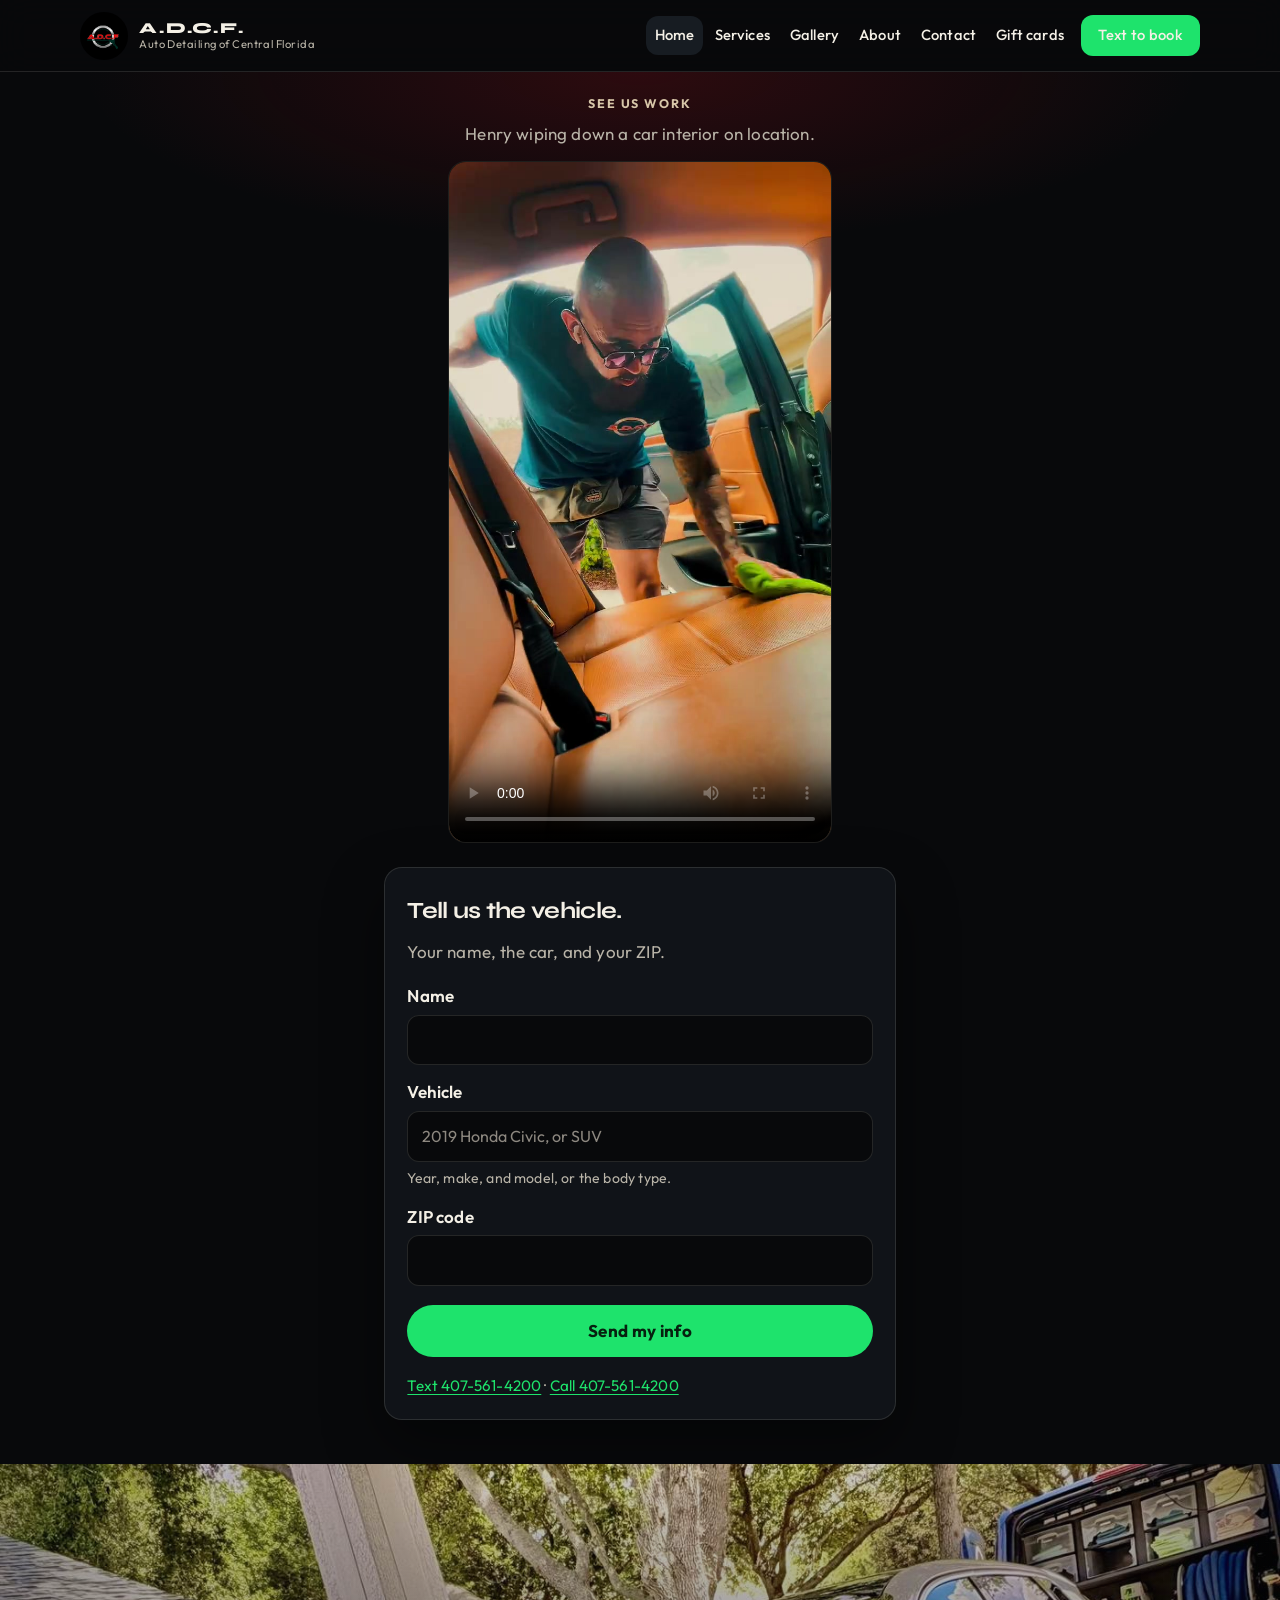
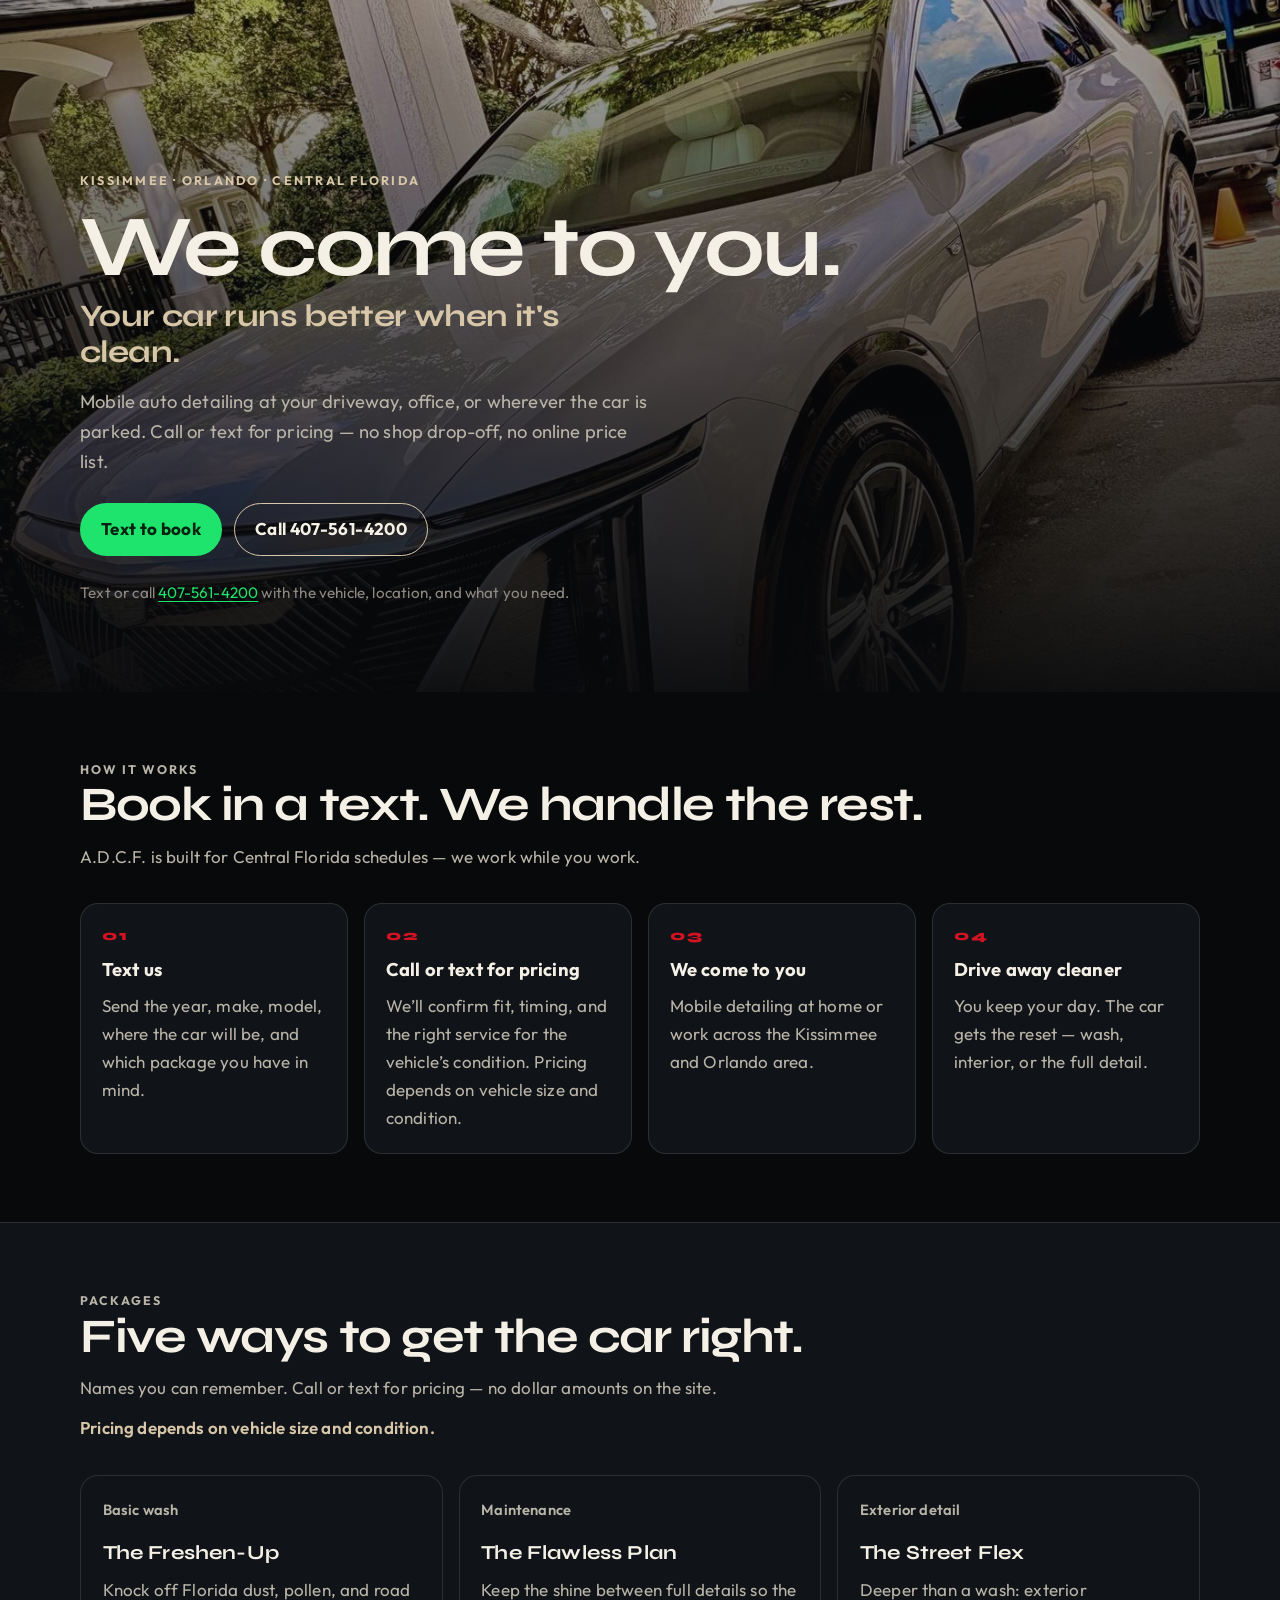
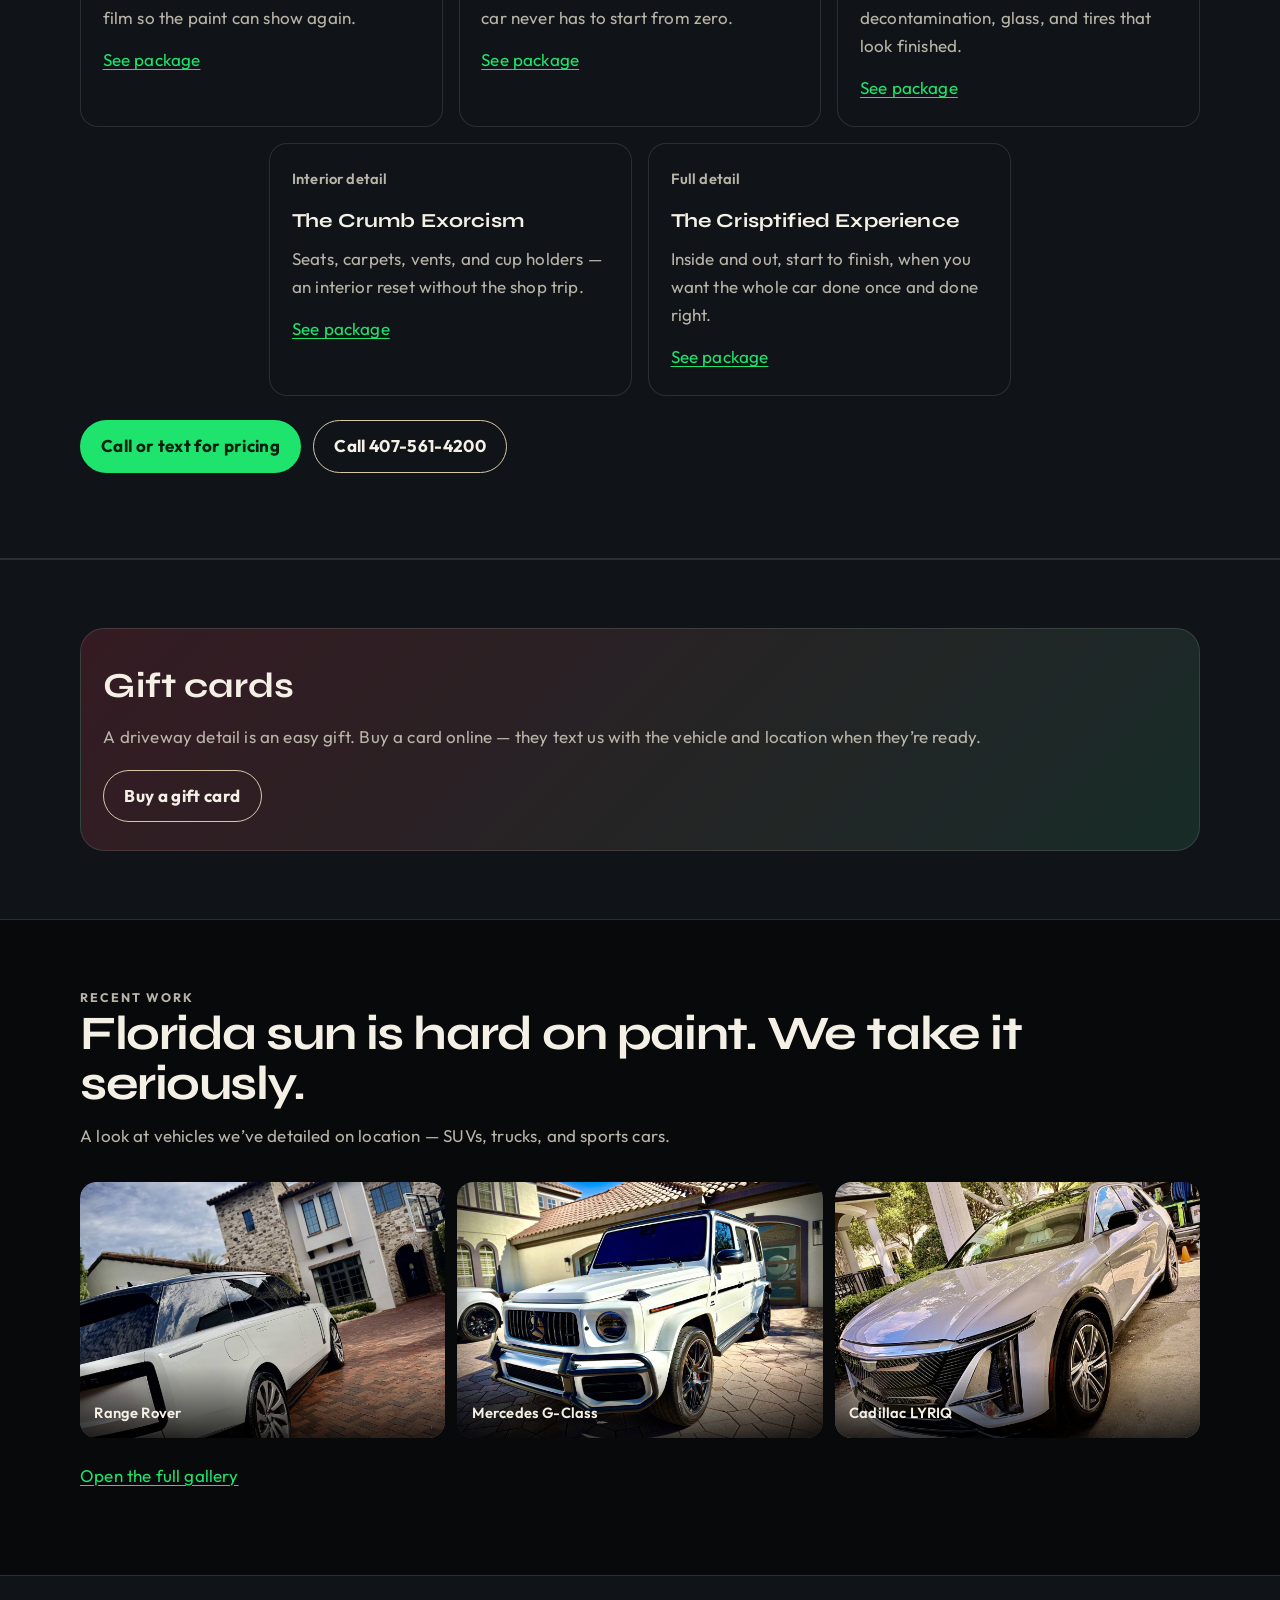
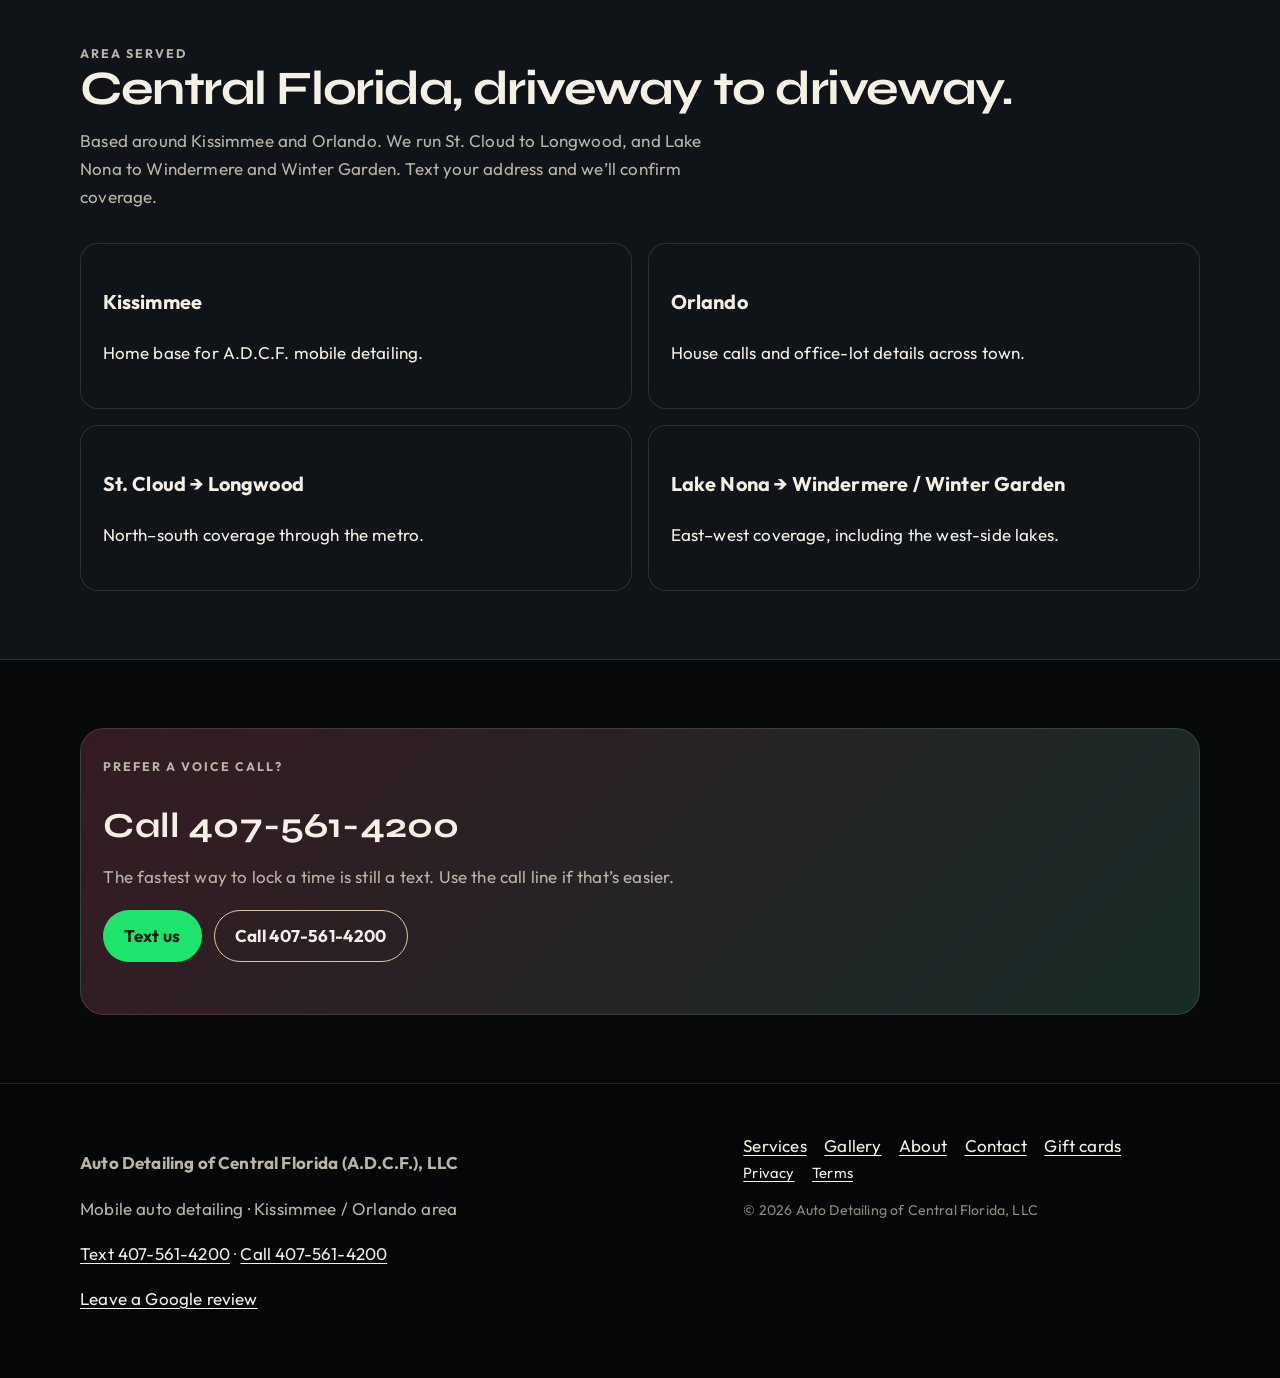
==== commit 8c164bb8: "Limit the homepage lead form to name, vehicle, and ZIP. Drop the phone field. A ZIP must be exactly " ====
--- a/index.html
+++ b/index.html
@@ -90,18 +90,12 @@
         <div class="lead-card">
           <form class="lead-form" data-lead-form data-lead-source="adcf.us homepage" data-lead-from="ADCF Homepage" action="https://api.web3forms.com/submit" method="post" novalidate>
             <h2 id="home-lead-title">Tell us the vehicle.</h2>
-            <p class="lead-note">Name, phone, and the car. We’ll text a ballpark. No email needed.</p>
+            <p class="lead-note">Your name, the car, and your ZIP.</p>
 
             <div class="field">
               <label for="lead-name">Name</label>
               <input id="lead-name" name="name" type="text" autocomplete="name" required maxlength="80" aria-describedby="lead-name-error">
               <p class="field-error" id="lead-name-error" data-error-for="name"></p>
-            </div>
-
-            <div class="field">
-              <label for="lead-phone">Phone</label>
-              <input id="lead-phone" name="phone" type="tel" inputmode="tel" autocomplete="tel" required maxlength="32" aria-describedby="lead-phone-error">
-              <p class="field-error" id="lead-phone-error" data-error-for="phone"></p>
             </div>
 
             <div class="field">
@@ -111,6 +105,12 @@
               <p class="field-error" id="lead-vehicle-error" data-error-for="vehicle"></p>
             </div>
 
+            <div class="field">
+              <label for="lead-zip">ZIP code</label>
+              <input id="lead-zip" name="zip" type="text" inputmode="numeric" autocomplete="postal-code" required maxlength="5" pattern="[0-9]{5}" aria-describedby="lead-zip-error">
+              <p class="field-error" id="lead-zip-error" data-error-for="zip"></p>
+            </div>
+
             <p class="hp">
               <label for="lead-botcheck">Leave this unchecked</label>
               <input id="lead-botcheck" name="botcheck" type="checkbox" tabindex="-1" autocomplete="off">
@@ -122,7 +122,7 @@
 
           <div class="form-success" data-lead-success role="status" hidden>
             <h2 tabindex="-1">Got it.</h2>
-            <p>We’ll text you a ballpark for that vehicle. Keep your phone nearby.</p>
+            <p>We have your name, the vehicle, and the ZIP.</p>
           </div>
 
           <p class="quote-call">
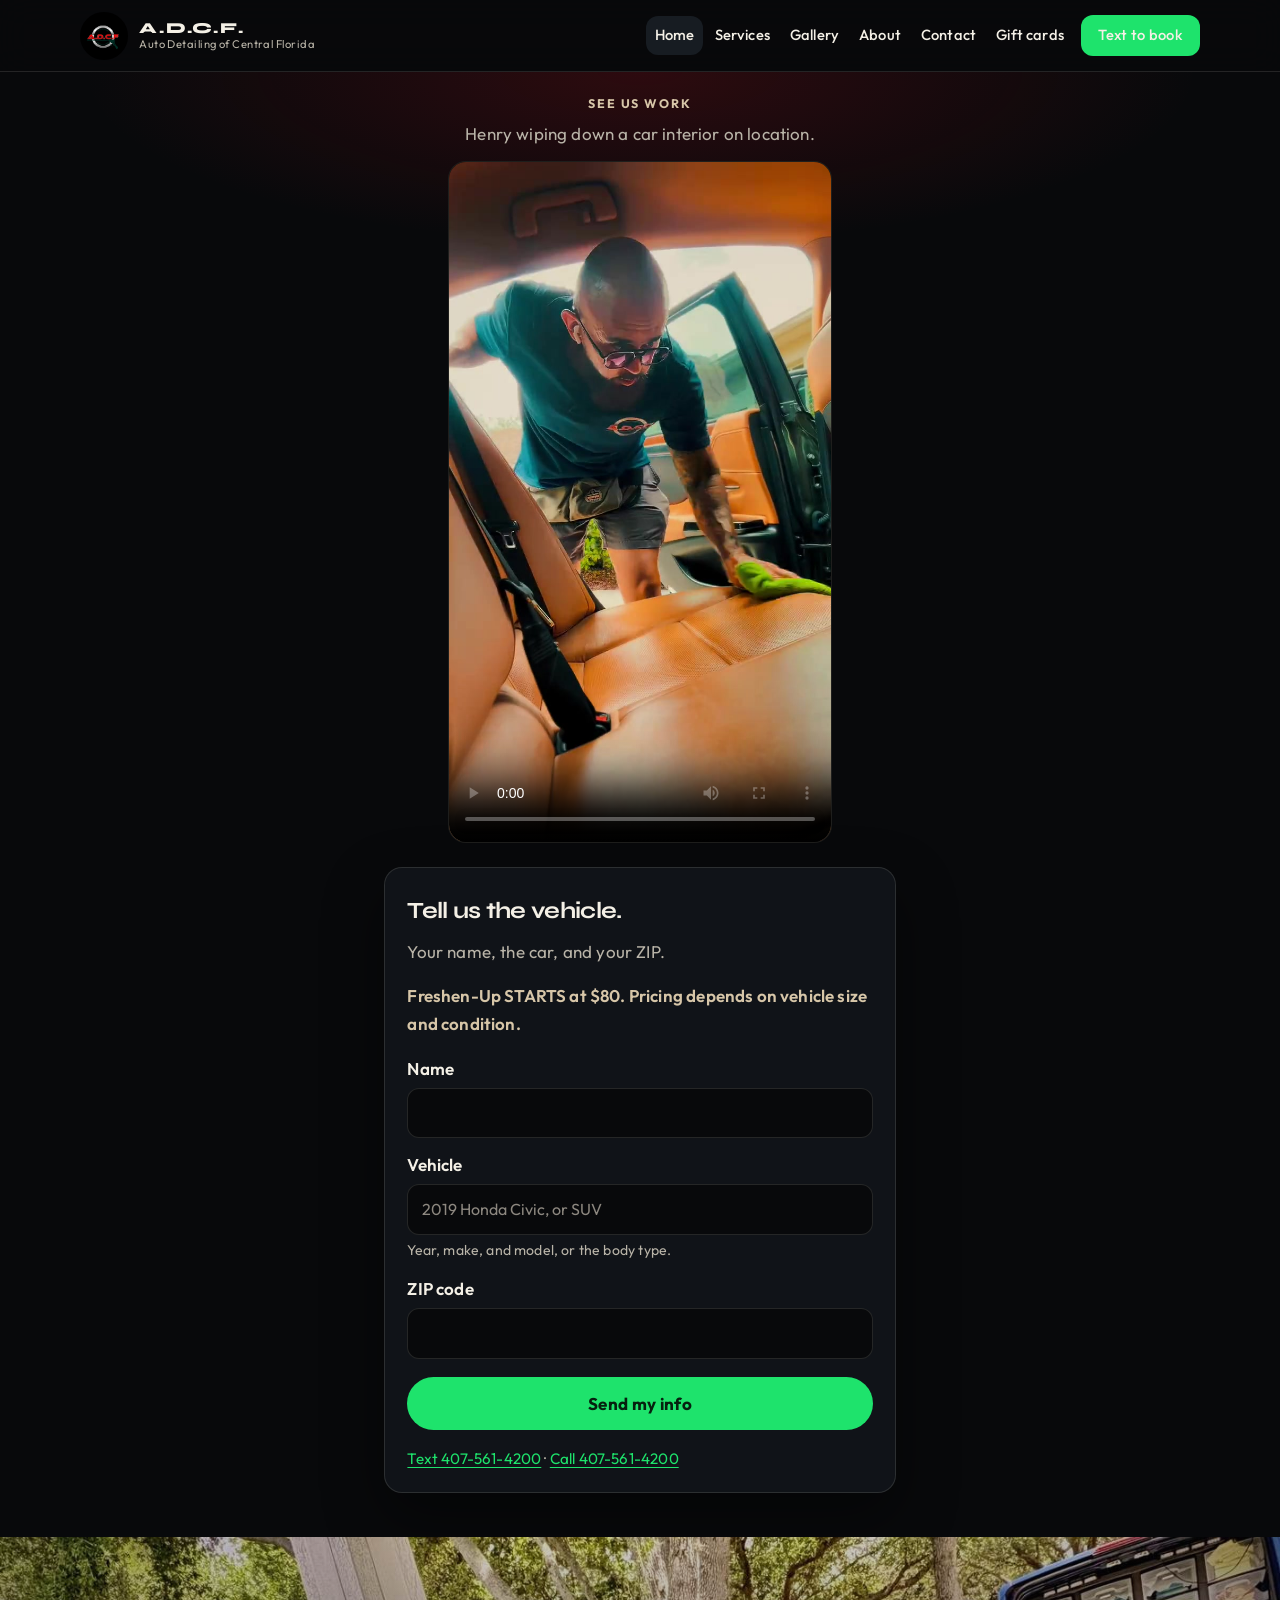
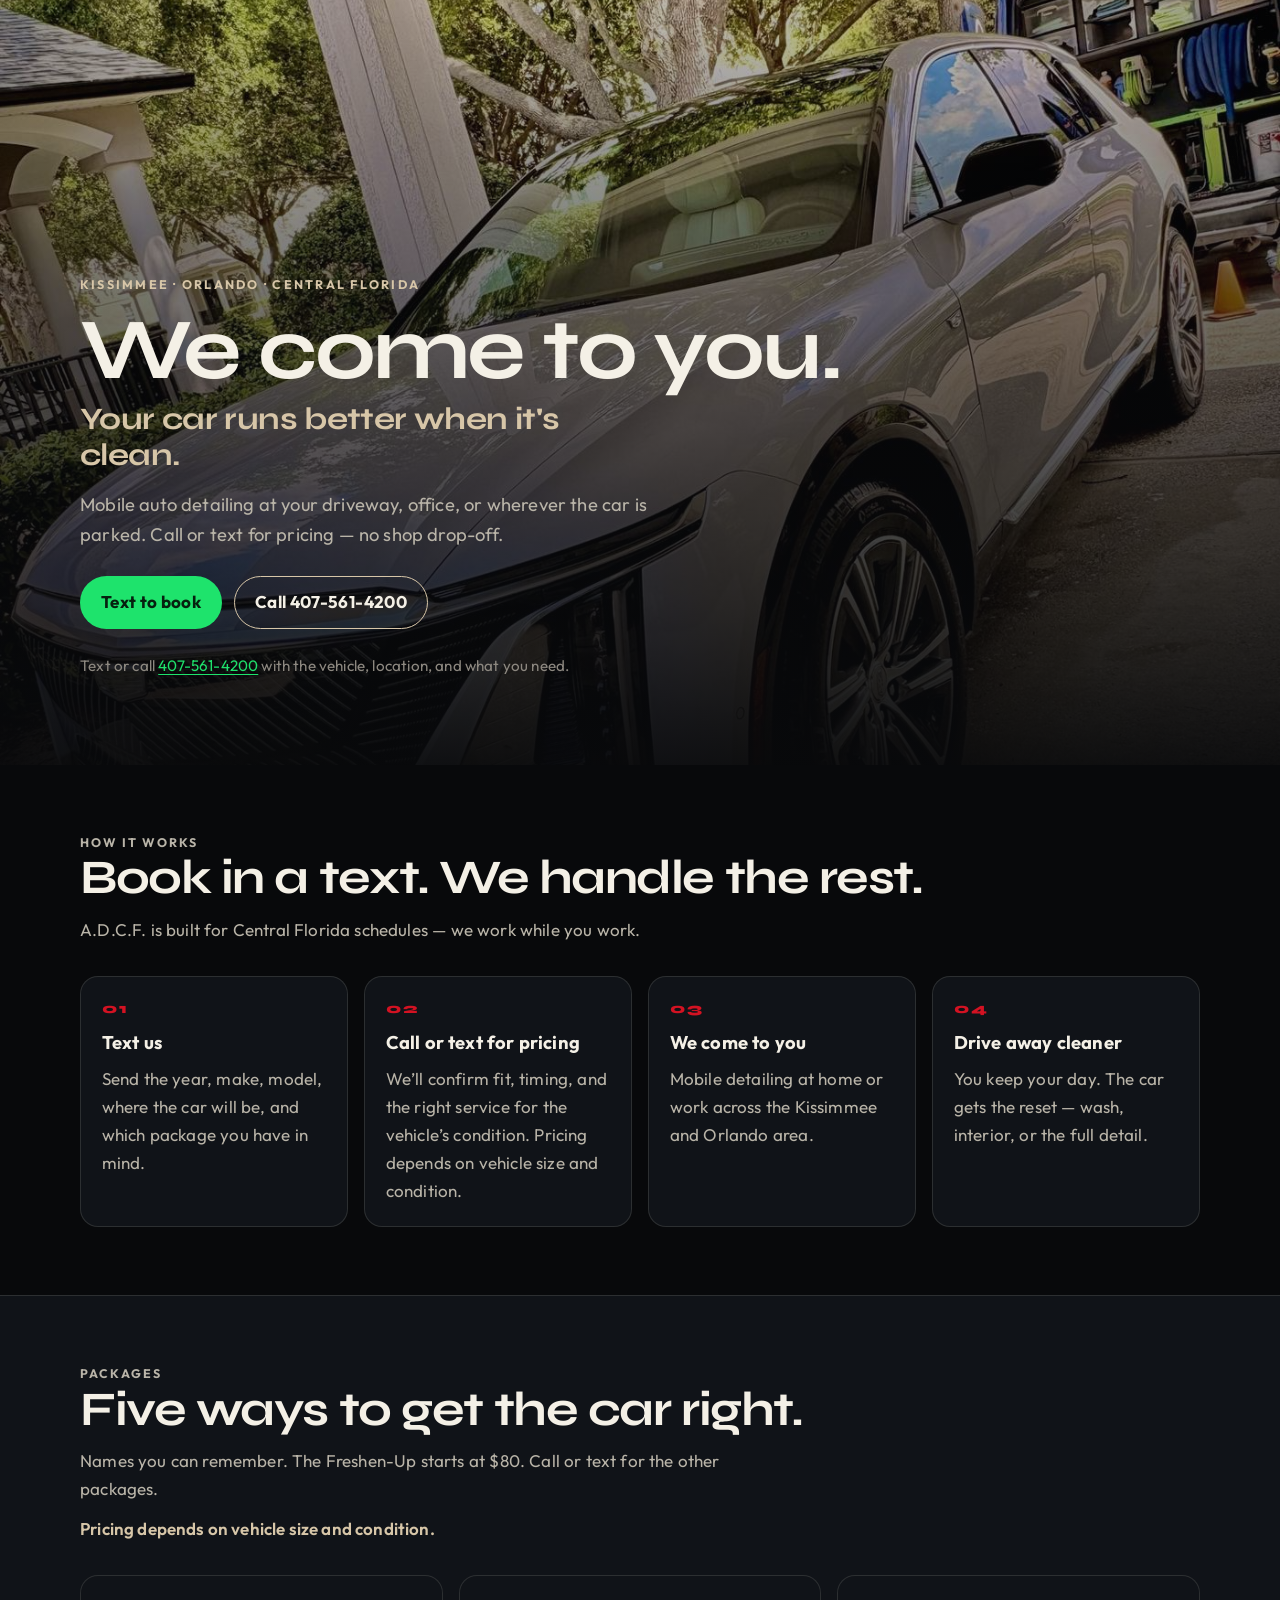
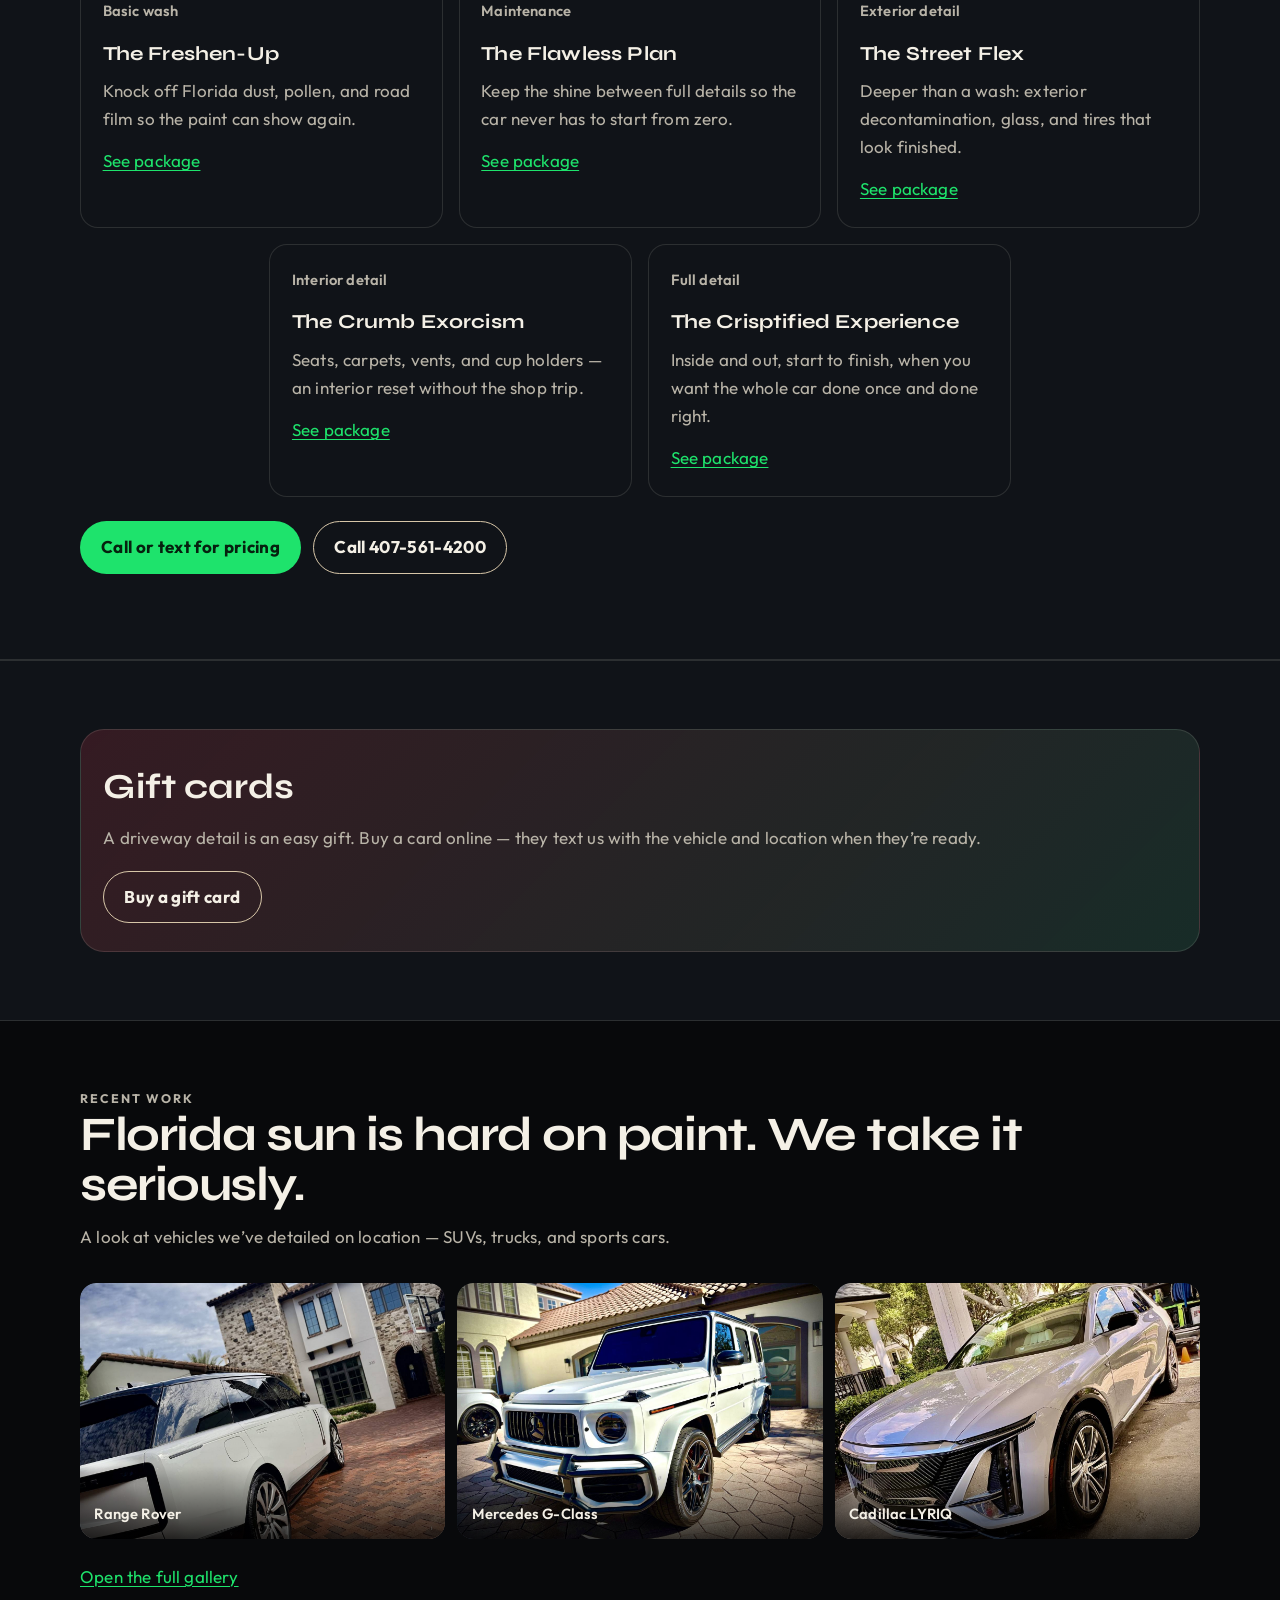
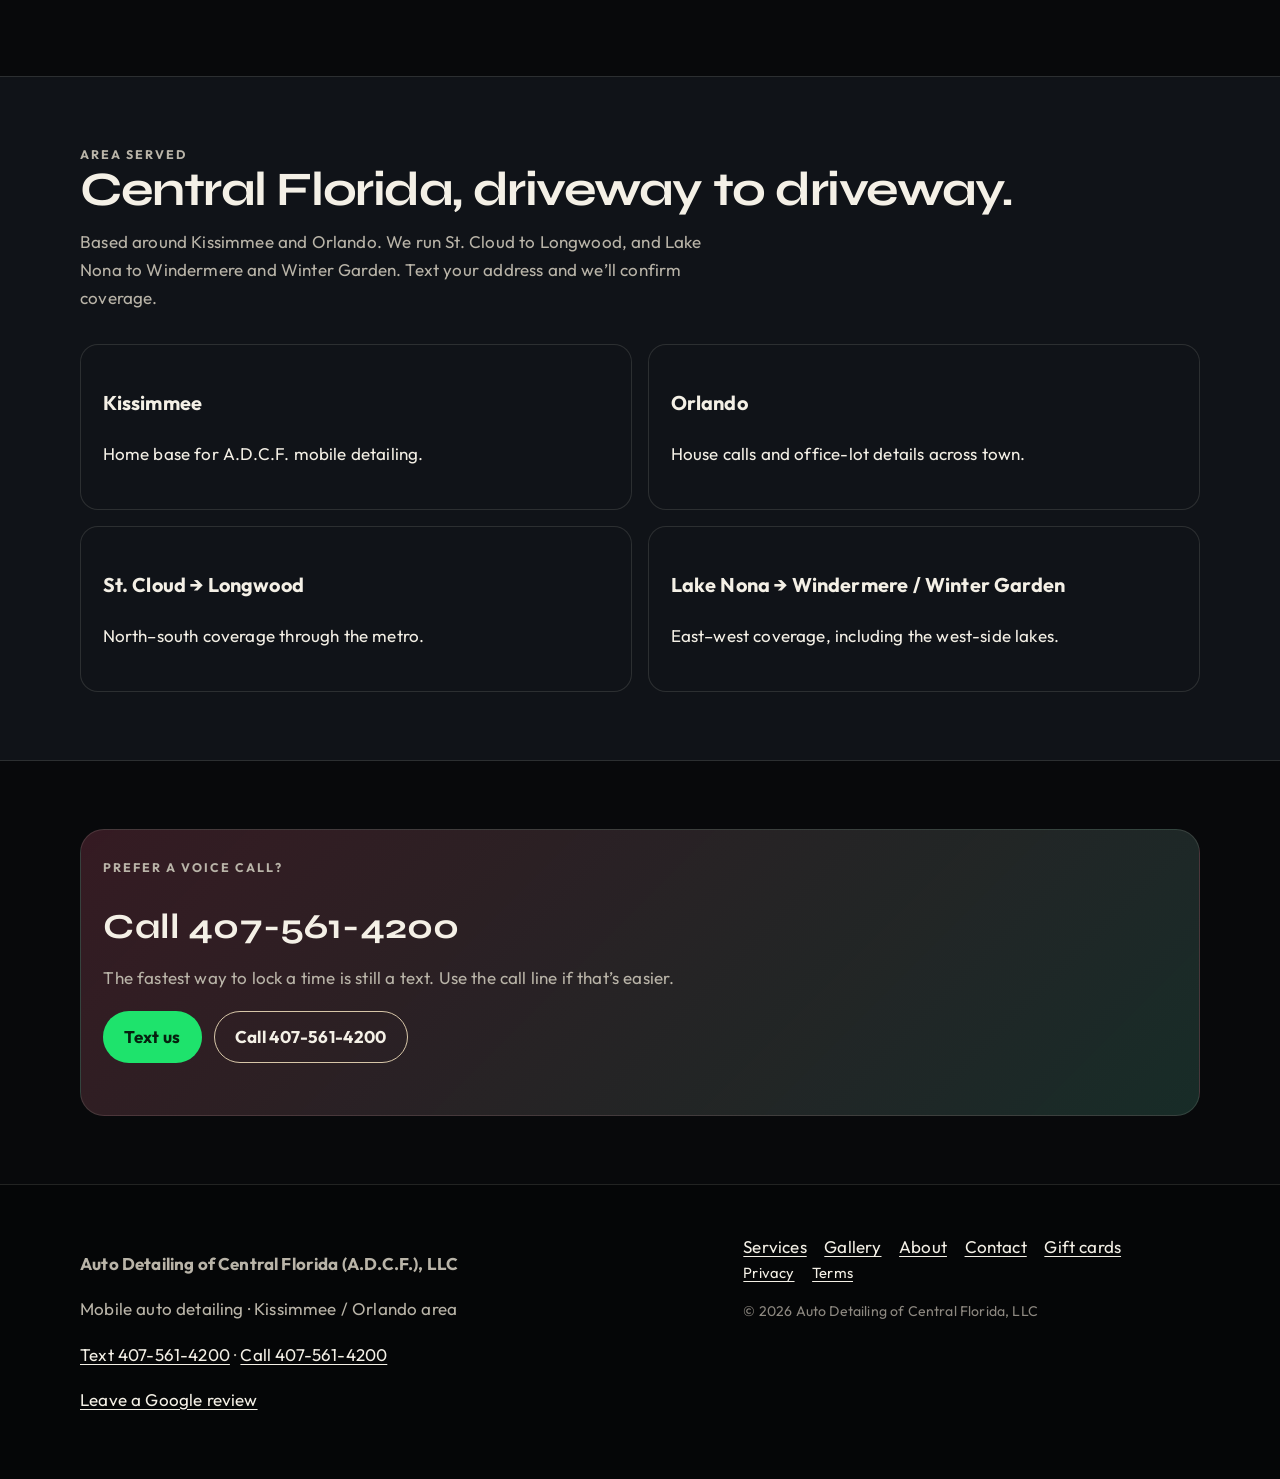
==== commit ce7b4b5a: "Add the Freshen-Up starting price beside the homepage lead form. The form stays name, vehicle, and a" ====
--- a/index.html
+++ b/index.html
@@ -91,6 +91,7 @@
           <form class="lead-form" data-lead-form data-lead-source="adcf.us homepage" data-lead-from="ADCF Homepage" action="https://api.web3forms.com/submit" method="post" novalidate>
             <h2 id="home-lead-title">Tell us the vehicle.</h2>
             <p class="lead-note">Your name, the car, and your ZIP.</p>
+            <p class="pricing-note">Freshen-Up STARTS at $80. Pricing depends on vehicle size and condition.</p>
 
             <div class="field">
               <label for="lead-name">Name</label>
@@ -107,7 +108,7 @@
 
             <div class="field">
               <label for="lead-zip">ZIP code</label>
-              <input id="lead-zip" name="zip" type="text" inputmode="numeric" autocomplete="postal-code" required maxlength="5" pattern="[0-9]{5}" aria-describedby="lead-zip-error">
+              <input id="lead-zip" name="zip" type="text" inputmode="numeric" autocomplete="postal-code" required maxlength="10" aria-describedby="lead-zip-error">
               <p class="field-error" id="lead-zip-error" data-error-for="zip"></p>
             </div>
 
@@ -142,7 +143,7 @@
         <p class="hero-kicker">Kissimmee · Orlando · Central Florida</p>
         <h1>We come to you.</h1>
         <p class="hero-tagline">Your car runs better when it's clean.</p>
-        <p class="lede">Mobile auto detailing at your driveway, office, or wherever the car is parked. Call or text for pricing — no shop drop-off, no online price list.</p>
+        <p class="lede">Mobile auto detailing at your driveway, office, or wherever the car is parked. Call or text for pricing — no shop drop-off.</p>
         <div class="hero-actions">
           <a class="btn btn-primary" href="sms:+14075614200">Text to book</a>
           <a class="btn btn-secondary" href="tel:+14075614200">Call 407-561-4200</a>
@@ -188,7 +189,7 @@
         <div class="section-head">
           <p class="eyebrow">Packages</p>
           <h2>Five ways to get the car right.</h2>
-          <p>Names you can remember. Call or text for pricing — no dollar amounts on the site.</p>
+          <p>Names you can remember. The Freshen-Up starts at $80. Call or text for the other packages.</p>
           <p class="pricing-note">Pricing depends on vehicle size and condition.</p>
         </div>
         <div class="teaser-grid">
--- a/css/styles.css
+++ b/css/styles.css
@@ -784,6 +784,10 @@
   margin: 0 0 0.35rem;
 }
 
+.lead-form .pricing-note {
+  margin: 0 0 0.9rem;
+}
+
 .lead-note,
 .field-hint,
 .quote-call {
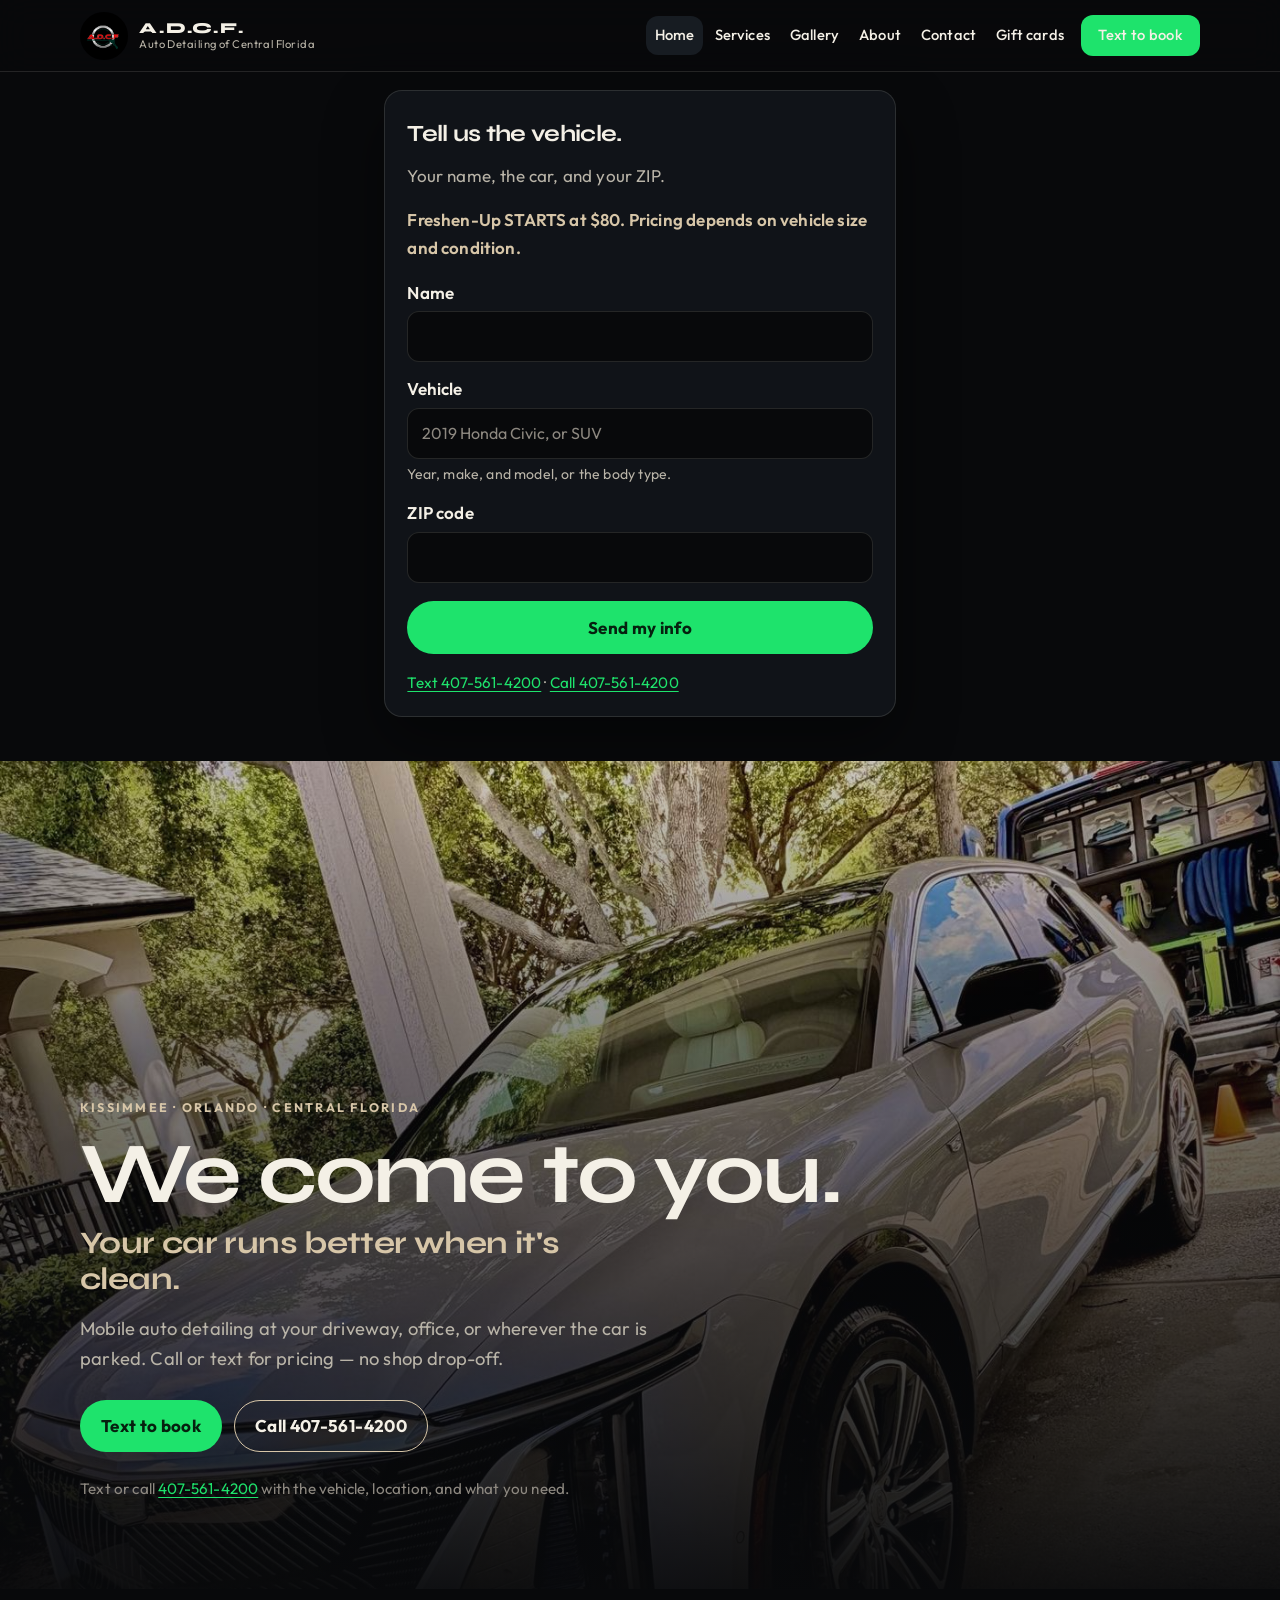
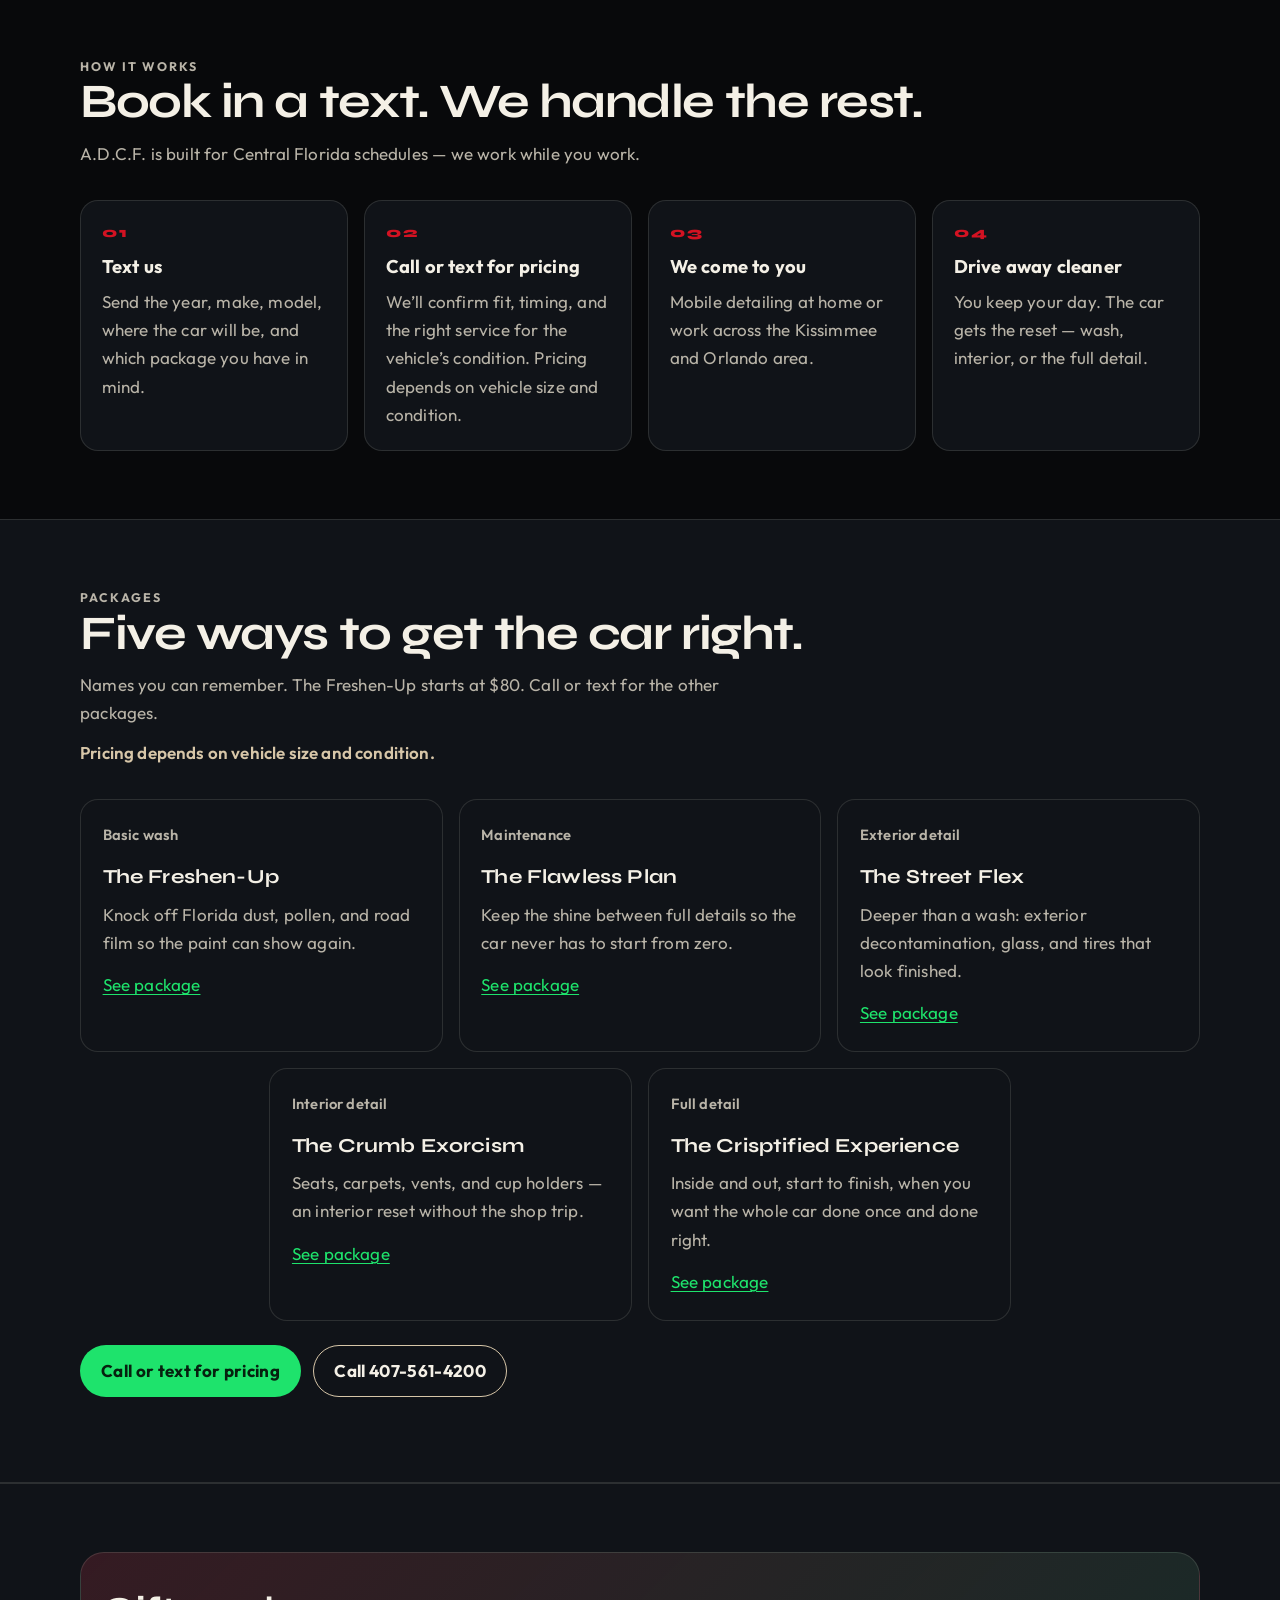
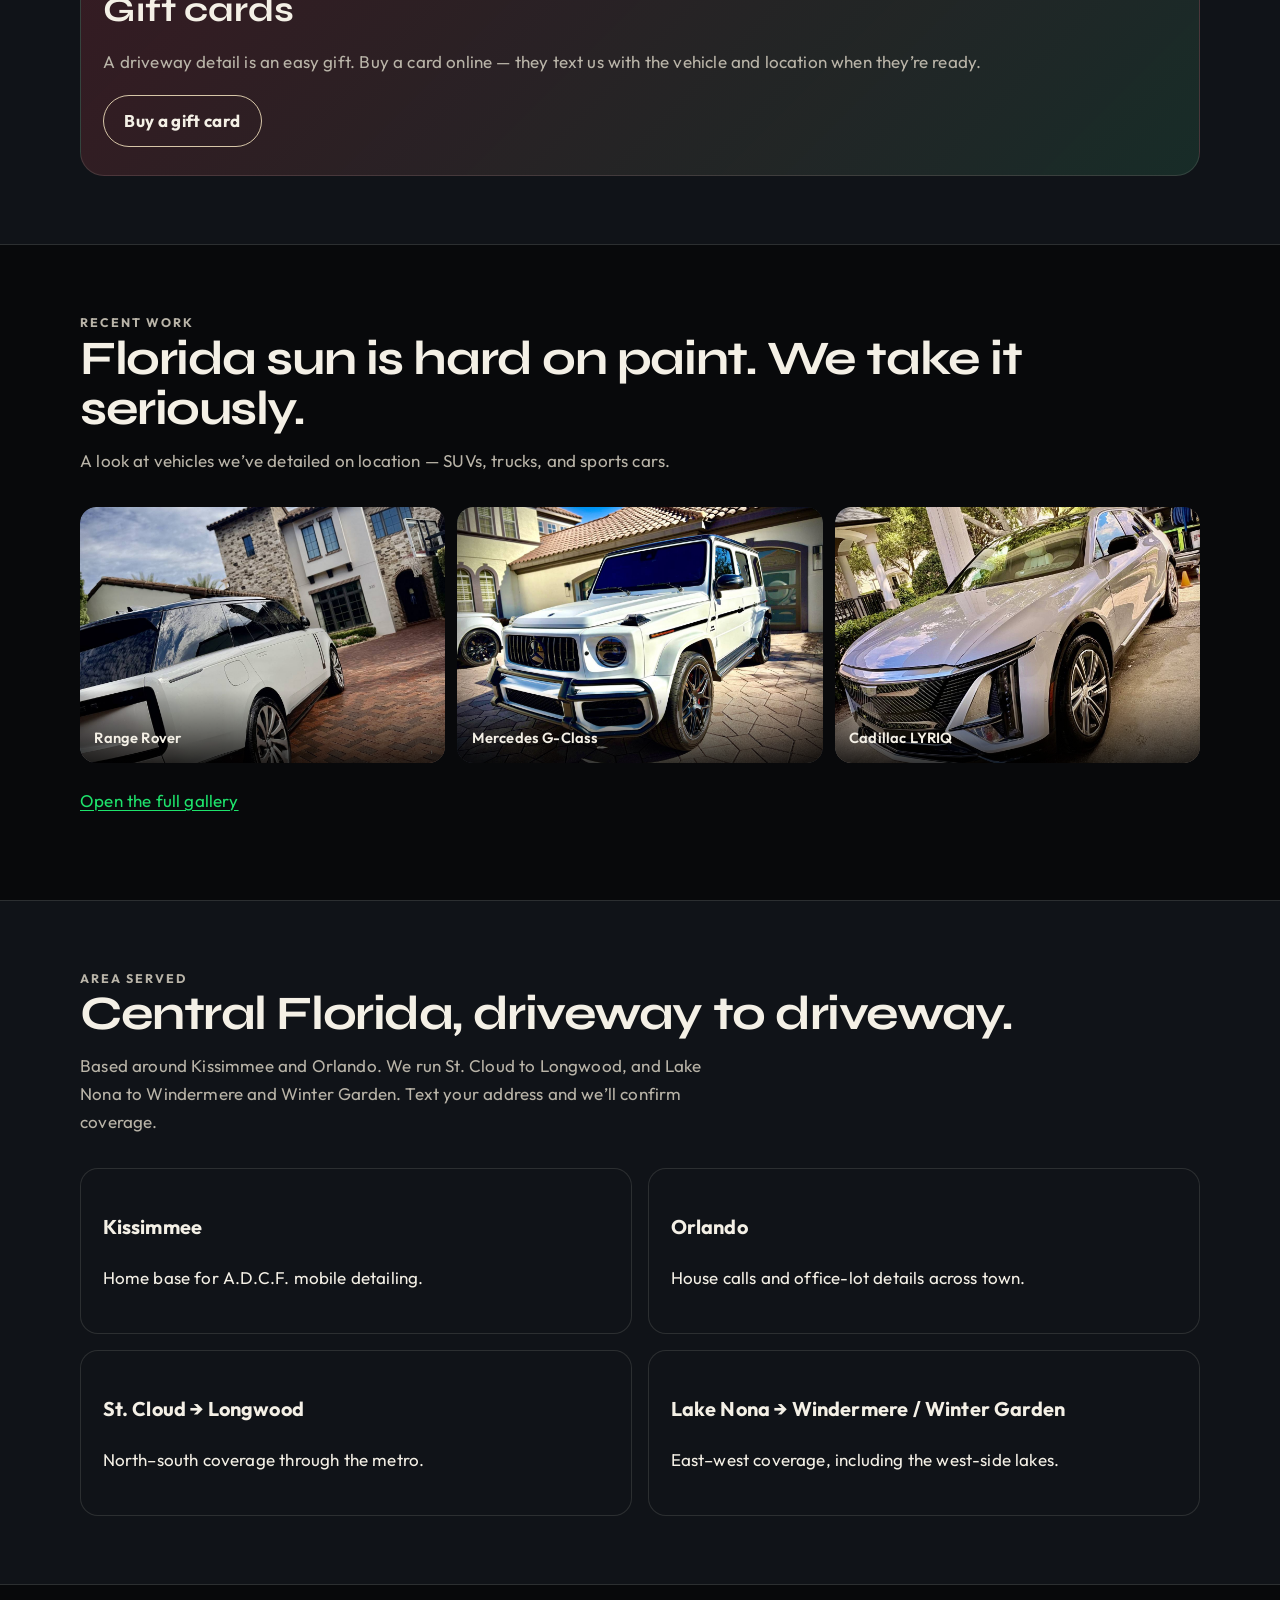
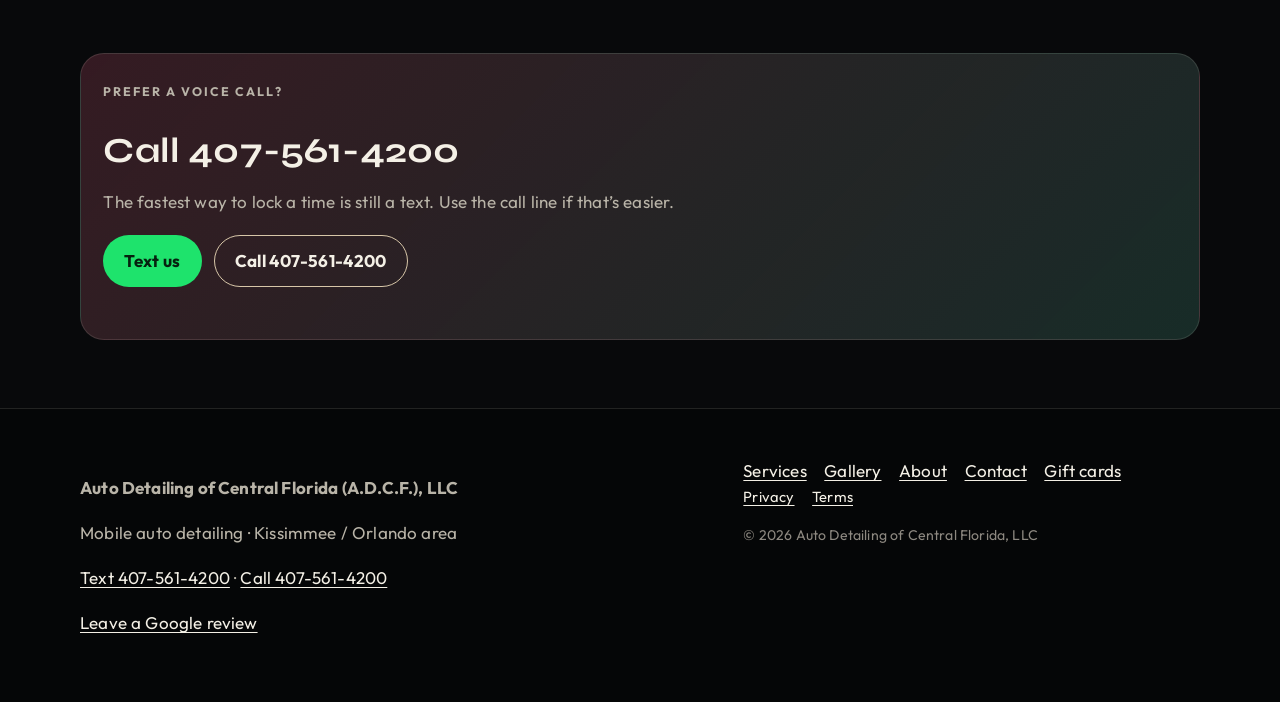
==== commit 551ef81f: "Remove the wipe-down video from the homepage. The lead form is now the first content under the heade" ====
--- a/index.html
+++ b/index.html
@@ -63,28 +63,6 @@
   </header>
 
   <main id="main">
-    <section class="work-film" aria-labelledby="see-us-work-title">
-      <div class="wrap">
-        <div class="work-film-intro">
-          <p class="eyebrow" id="see-us-work-title">See us work</p>
-          <p class="work-film-lede">Henry wiping down a car interior on location.</p>
-        </div>
-        <div class="work-film-frame">
-          <video
-            controls
-            playsinline
-            preload="metadata"
-            poster="images/see-us-work-poster.jpg"
-            width="720"
-            height="1280"
-            aria-label="Henry wiping down a car interior on location"
-          >
-            <source src="videos/see-us-work.mp4" type="video/mp4">
-          </video>
-        </div>
-      </div>
-    </section>
-
     <section class="home-lead" id="quote" aria-labelledby="home-lead-title">
       <div class="wrap">
         <div class="lead-card">
--- a/css/styles.css
+++ b/css/styles.css
@@ -763,6 +763,39 @@
   }
 }
 
+.page-quote .mobile-cta {
+  display: none;
+}
+
+.page-quote .site-footer {
+  padding-bottom: 3rem;
+}
+
+.quote-page {
+  padding: 2.25rem 0 3.25rem;
+  background:
+    radial-gradient(1200px 320px at 12% 0%, rgba(211, 18, 34, 0.16), transparent 55%),
+    var(--bg);
+}
+
+.quote-grid {
+  display: grid;
+  gap: 1.5rem;
+  align-items: start;
+}
+
+.quote-copy h1 {
+  font-family: var(--display);
+  font-size: clamp(1.9rem, 5vw, 3.05rem);
+  line-height: 1.02;
+  letter-spacing: -0.03em;
+  margin: 0 0 0.7rem;
+}
+
+.quote-copy .lede {
+  margin-top: 0.85rem;
+}
+
 .lead-card {
   background: var(--bg-2);
   border: 1px solid var(--line);
@@ -892,42 +925,6 @@
   border: 0;
 }
 
-.work-film {
-  padding: 1.35rem 0 0.35rem;
-  background:
-    radial-gradient(900px 280px at 50% 0%, rgba(211, 18, 34, 0.18), transparent 62%),
-    var(--bg);
-}
-
-.work-film-intro {
-  width: min(100%, 24rem);
-  margin: 0 auto 0.85rem;
-  text-align: center;
-}
-
-.work-film-intro .eyebrow {
-  margin-bottom: 0.35rem;
-}
-
-.work-film-lede {
-  color: var(--muted);
-  margin: 0;
-}
-
-.work-film-frame {
-  width: min(100%, 24rem);
-  margin-inline: auto;
-}
-
-.work-film video {
-  width: 100%;
-  height: auto;
-  display: block;
-  background: #000;
-  border: 1px solid var(--line);
-  border-radius: var(--radius);
-}
-
 .home-lead {
   padding: 1.15rem 0 2.75rem;
   background: var(--bg);
@@ -939,8 +936,46 @@
 }
 
 @media (max-width: 859px) {
+  .quote-page {
+    padding: 1.05rem 0 2.25rem;
+  }
+
+  .quote-grid {
+    gap: 0.7rem;
+  }
+
+  .quote-copy {
+    display: contents;
+  }
+
+  .quote-copy .eyebrow {
+    order: 1;
+    margin-bottom: 0.25rem;
+  }
+
+  .quote-copy h1 {
+    order: 2;
+    font-size: 1.72rem;
+    margin-bottom: 0.15rem;
+  }
+
   .lead-card {
+    order: 3;
     padding: 1rem 0.95rem 0.85rem;
+  }
+
+  .quote-details {
+    order: 4;
+  }
+
+  .quote-details .hero-tagline {
+    font-size: 1.2rem;
+    margin: 0.35rem 0 0.45rem;
+  }
+
+  .quote-details .lede {
+    font-size: 1rem;
+    margin-top: 0;
   }
 
   .lead-form h2 {
@@ -954,13 +989,14 @@
   .field {
     margin-bottom: 0.1rem;
   }
-
-  .work-film {
-    padding-top: 1rem;
-  }
 }
 
 @media (min-width: 860px) {
+  .quote-grid {
+    grid-template-columns: minmax(0, 1.05fr) minmax(18rem, 0.95fr);
+    gap: 2.5rem;
+  }
+
   .lead-card {
     padding: 1.5rem 1.4rem 1.3rem;
   }
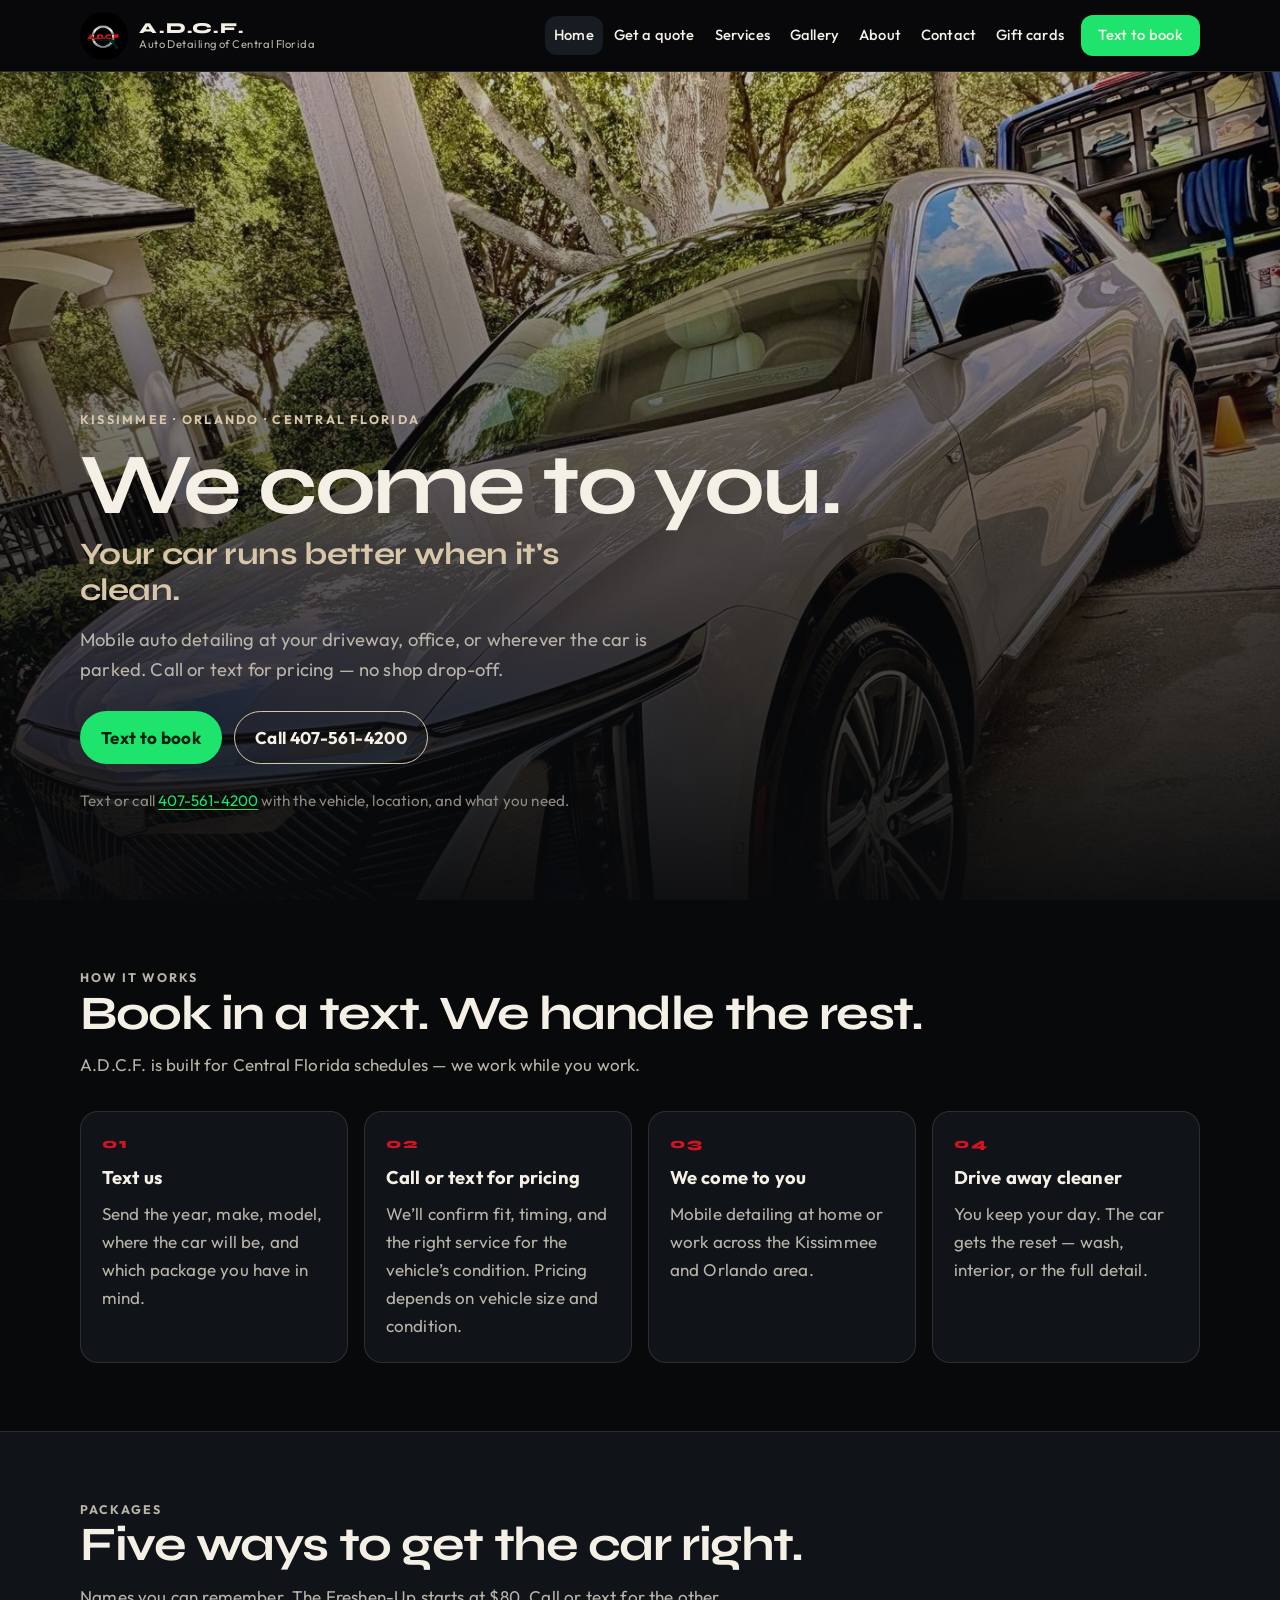
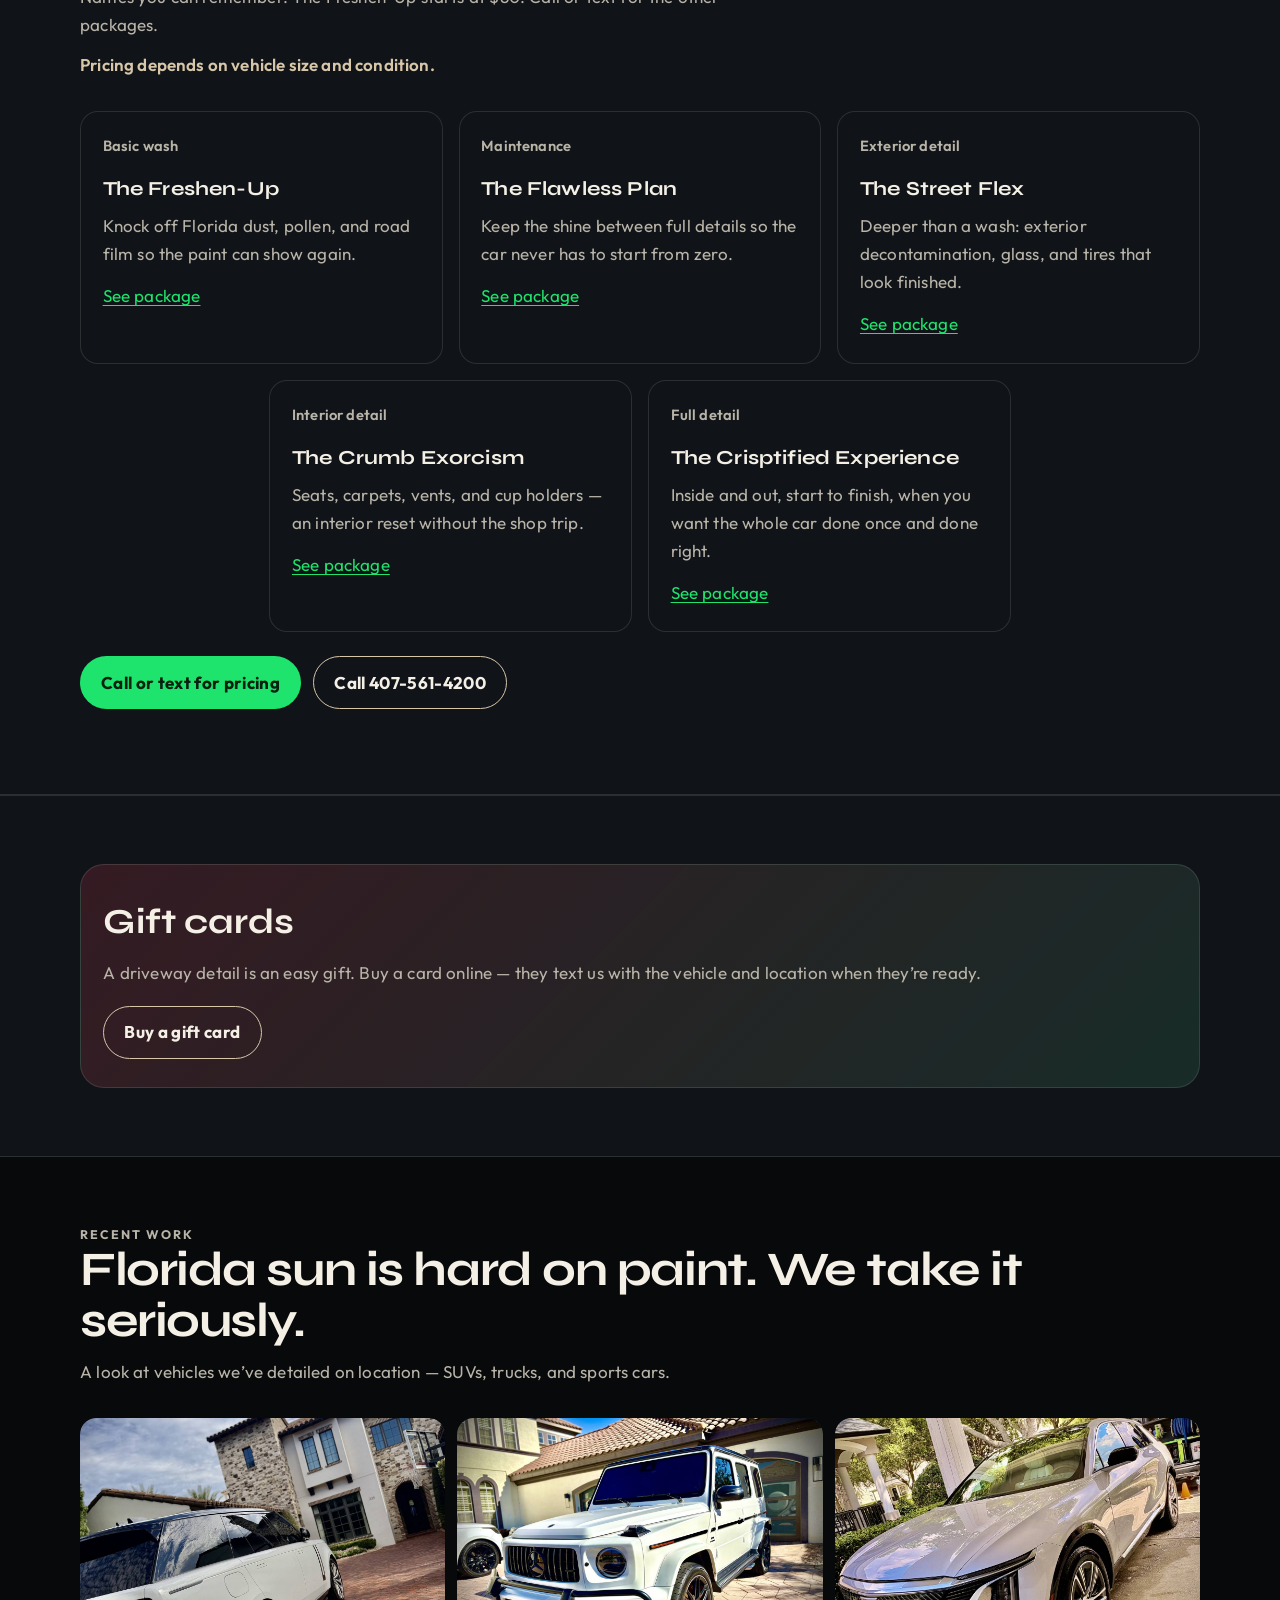
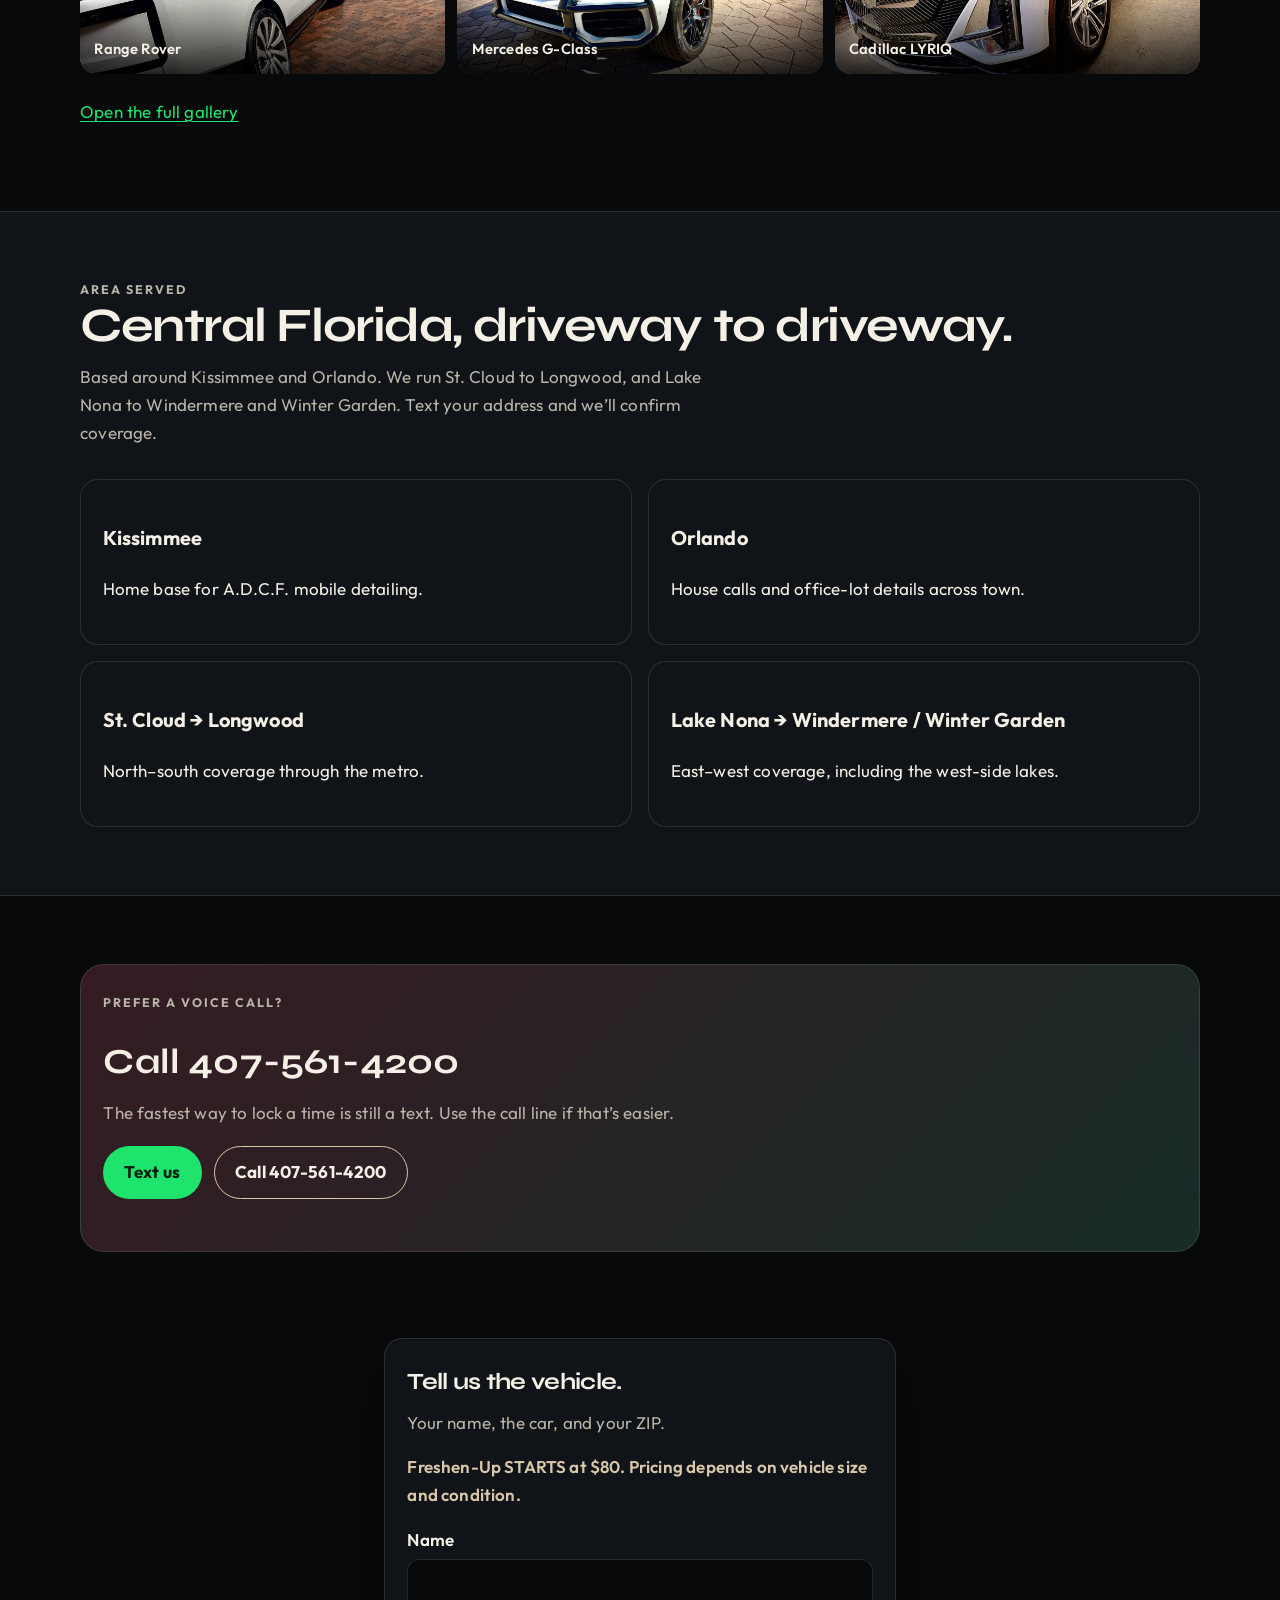
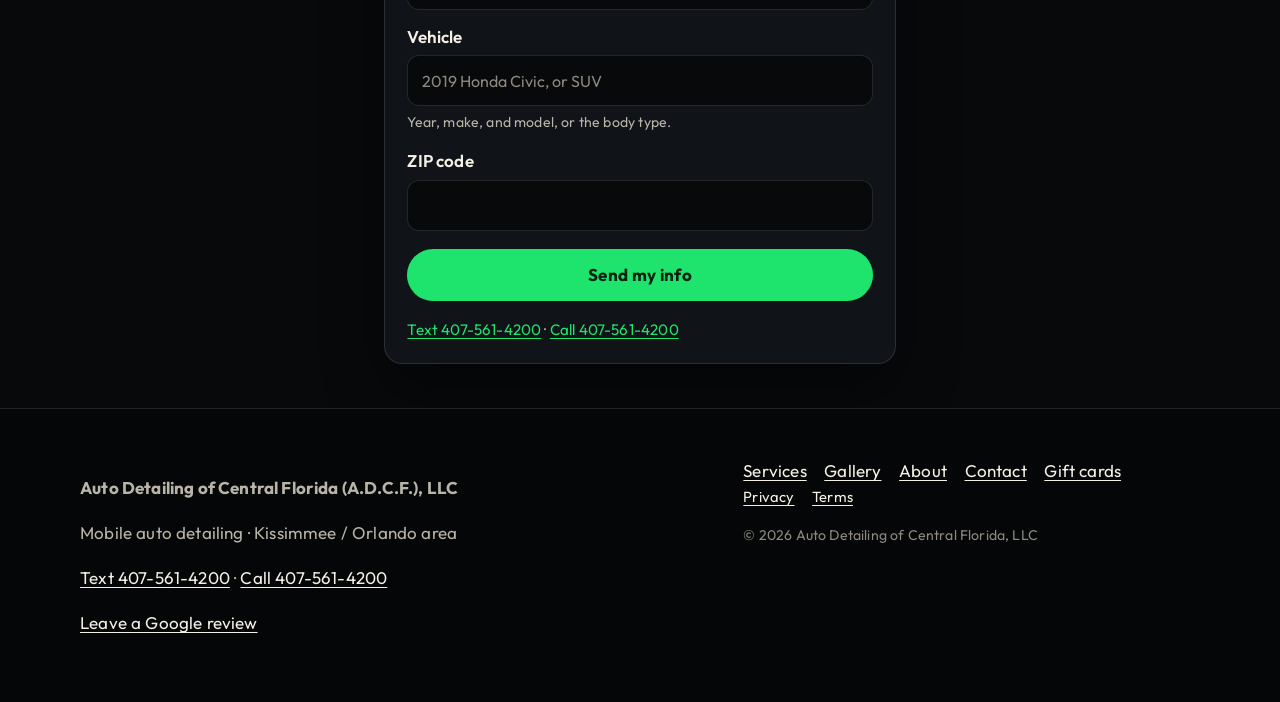
==== commit e9e6c5ac: "Move the quote form to the bottom of the homepage and into the nav. The homepage still uses the same" ====
--- a/index.html
+++ b/index.html
@@ -52,6 +52,7 @@
       <button type="button" class="nav-toggle" data-nav-toggle aria-expanded="false" aria-controls="site-nav">Menu</button>
       <nav class="site-nav" id="site-nav" data-nav-panel>
         <a href="index.html" aria-current="page">Home</a>
+        <a href="get-quote/">Get a quote</a>
         <a href="services.html">Services</a>
         <a href="gallery.html">Gallery</a>
         <a href="about.html">About</a>
@@ -63,59 +64,6 @@
   </header>
 
   <main id="main">
-    <section class="home-lead" id="quote" aria-labelledby="home-lead-title">
-      <div class="wrap">
-        <div class="lead-card">
-          <form class="lead-form" data-lead-form data-lead-source="adcf.us homepage" data-lead-from="ADCF Homepage" action="https://api.web3forms.com/submit" method="post" novalidate>
-            <h2 id="home-lead-title">Tell us the vehicle.</h2>
-            <p class="lead-note">Your name, the car, and your ZIP.</p>
-            <p class="pricing-note">Freshen-Up STARTS at $80. Pricing depends on vehicle size and condition.</p>
-
-            <div class="field">
-              <label for="lead-name">Name</label>
-              <input id="lead-name" name="name" type="text" autocomplete="name" required maxlength="80" aria-describedby="lead-name-error">
-              <p class="field-error" id="lead-name-error" data-error-for="name"></p>
-            </div>
-
-            <div class="field">
-              <label for="lead-vehicle">Vehicle</label>
-              <input id="lead-vehicle" name="vehicle" type="text" autocomplete="off" required maxlength="120" placeholder="2019 Honda Civic, or SUV" aria-describedby="lead-vehicle-hint lead-vehicle-error">
-              <p class="field-hint" id="lead-vehicle-hint">Year, make, and model, or the body type.</p>
-              <p class="field-error" id="lead-vehicle-error" data-error-for="vehicle"></p>
-            </div>
-
-            <div class="field">
-              <label for="lead-zip">ZIP code</label>
-              <input id="lead-zip" name="zip" type="text" inputmode="numeric" autocomplete="postal-code" required maxlength="10" aria-describedby="lead-zip-error">
-              <p class="field-error" id="lead-zip-error" data-error-for="zip"></p>
-            </div>
-
-            <p class="hp">
-              <label for="lead-botcheck">Leave this unchecked</label>
-              <input id="lead-botcheck" name="botcheck" type="checkbox" tabindex="-1" autocomplete="off">
-            </p>
-
-            <p class="form-alert" data-lead-alert role="alert" hidden></p>
-            <button class="btn btn-primary" type="submit">Send my info</button>
-          </form>
-
-          <div class="form-success" data-lead-success role="status" hidden>
-            <h2 tabindex="-1">Got it.</h2>
-            <p>We have your name, the vehicle, and the ZIP.</p>
-          </div>
-
-          <p class="quote-call">
-            <a href="sms:+14075614200">Text 407-561-4200</a>
-            ·
-            <a href="tel:+14075614200">Call 407-561-4200</a>
-          </p>
-          <noscript>
-            <p class="form-alert">This form needs JavaScript to send. Text or call 407-561-4200 and tell us the vehicle.</p>
-          </noscript>
-        </div>
-      </div>
-    </section>
-
     <section class="hero">
       <div class="wrap">
         <p class="hero-kicker">Kissimmee · Orlando · Central Florida</p>
@@ -279,6 +227,59 @@
         </div>
       </div>
     </section>
+
+    <section class="home-lead" id="quote" aria-labelledby="home-lead-title">
+      <div class="wrap">
+        <div class="lead-card">
+          <form class="lead-form" data-lead-form data-lead-source="adcf.us homepage" data-lead-from="ADCF Homepage" action="https://api.web3forms.com/submit" method="post" novalidate>
+            <h2 id="home-lead-title">Tell us the vehicle.</h2>
+            <p class="lead-note">Your name, the car, and your ZIP.</p>
+            <p class="pricing-note">Freshen-Up STARTS at $80. Pricing depends on vehicle size and condition.</p>
+
+            <div class="field">
+              <label for="lead-name">Name</label>
+              <input id="lead-name" name="name" type="text" autocomplete="name" required maxlength="80" aria-describedby="lead-name-error">
+              <p class="field-error" id="lead-name-error" data-error-for="name"></p>
+            </div>
+
+            <div class="field">
+              <label for="lead-vehicle">Vehicle</label>
+              <input id="lead-vehicle" name="vehicle" type="text" autocomplete="off" required maxlength="120" placeholder="2019 Honda Civic, or SUV" aria-describedby="lead-vehicle-hint lead-vehicle-error">
+              <p class="field-hint" id="lead-vehicle-hint">Year, make, and model, or the body type.</p>
+              <p class="field-error" id="lead-vehicle-error" data-error-for="vehicle"></p>
+            </div>
+
+            <div class="field">
+              <label for="lead-zip">ZIP code</label>
+              <input id="lead-zip" name="zip" type="text" inputmode="numeric" autocomplete="postal-code" required maxlength="10" aria-describedby="lead-zip-error">
+              <p class="field-error" id="lead-zip-error" data-error-for="zip"></p>
+            </div>
+
+            <p class="hp">
+              <label for="lead-botcheck">Leave this unchecked</label>
+              <input id="lead-botcheck" name="botcheck" type="checkbox" tabindex="-1" autocomplete="off">
+            </p>
+
+            <p class="form-alert" data-lead-alert role="alert" hidden></p>
+            <button class="btn btn-primary" type="submit">Send my info</button>
+          </form>
+
+          <div class="form-success" data-lead-success role="status" hidden>
+            <h2 tabindex="-1">Got it.</h2>
+            <p>We have your name, the vehicle, and the ZIP.</p>
+          </div>
+
+          <p class="quote-call">
+            <a href="sms:+14075614200">Text 407-561-4200</a>
+            ·
+            <a href="tel:+14075614200">Call 407-561-4200</a>
+          </p>
+          <noscript>
+            <p class="form-alert">This form needs JavaScript to send. Text or call 407-561-4200 and tell us the vehicle.</p>
+          </noscript>
+        </div>
+      </div>
+    </section>
   </main>
 
   <footer class="site-footer">
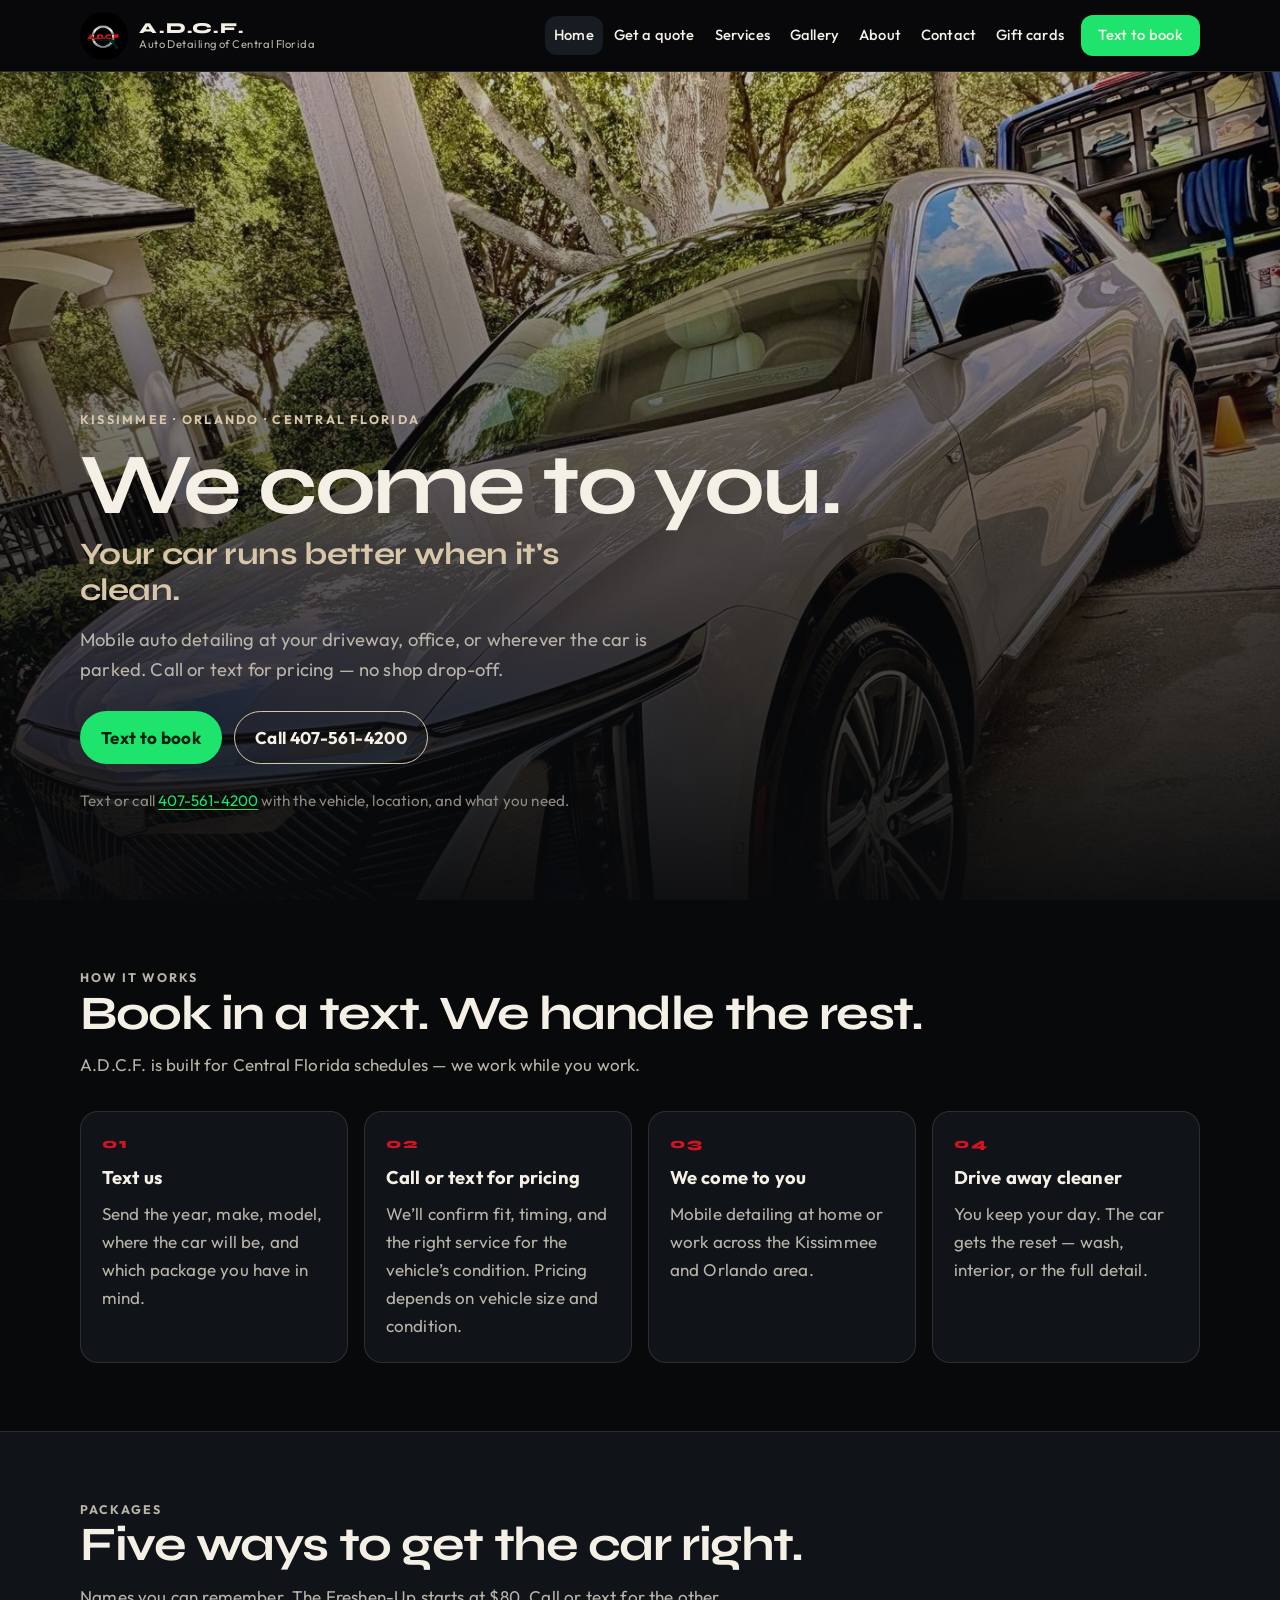
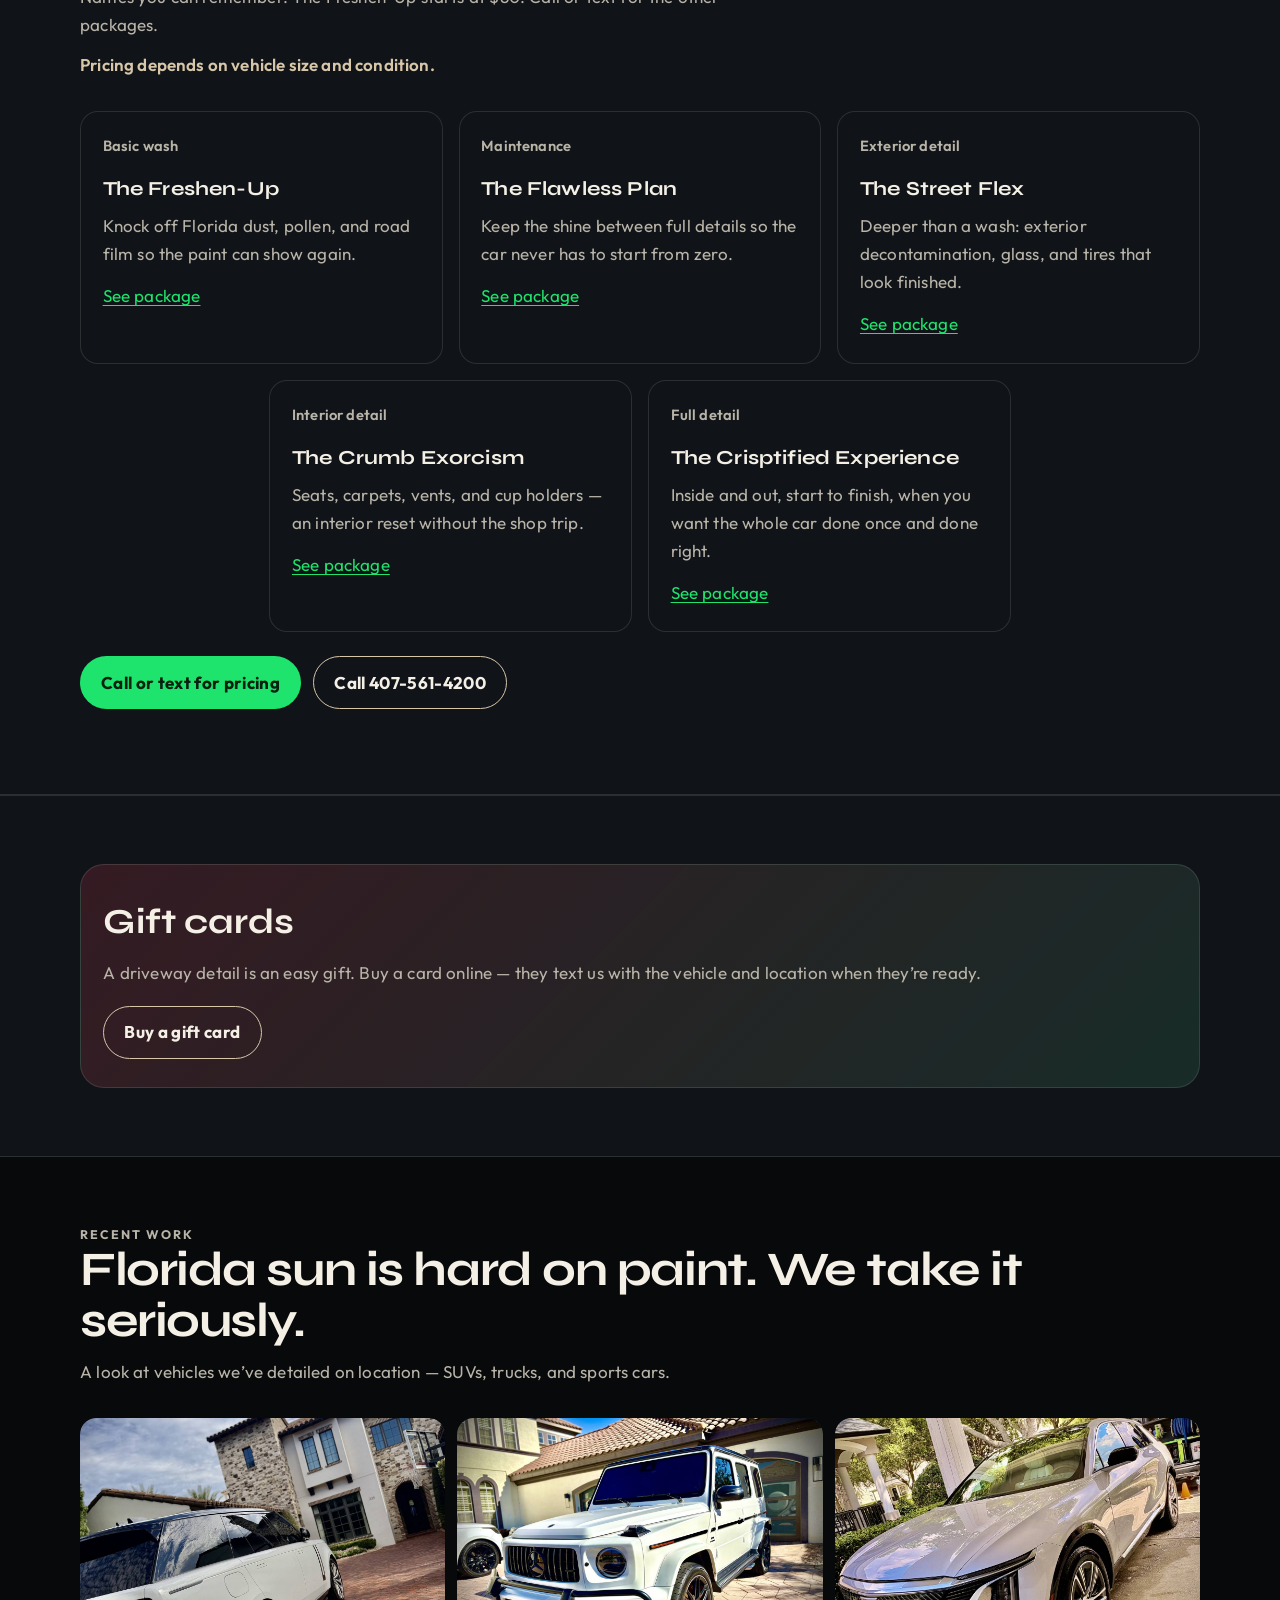
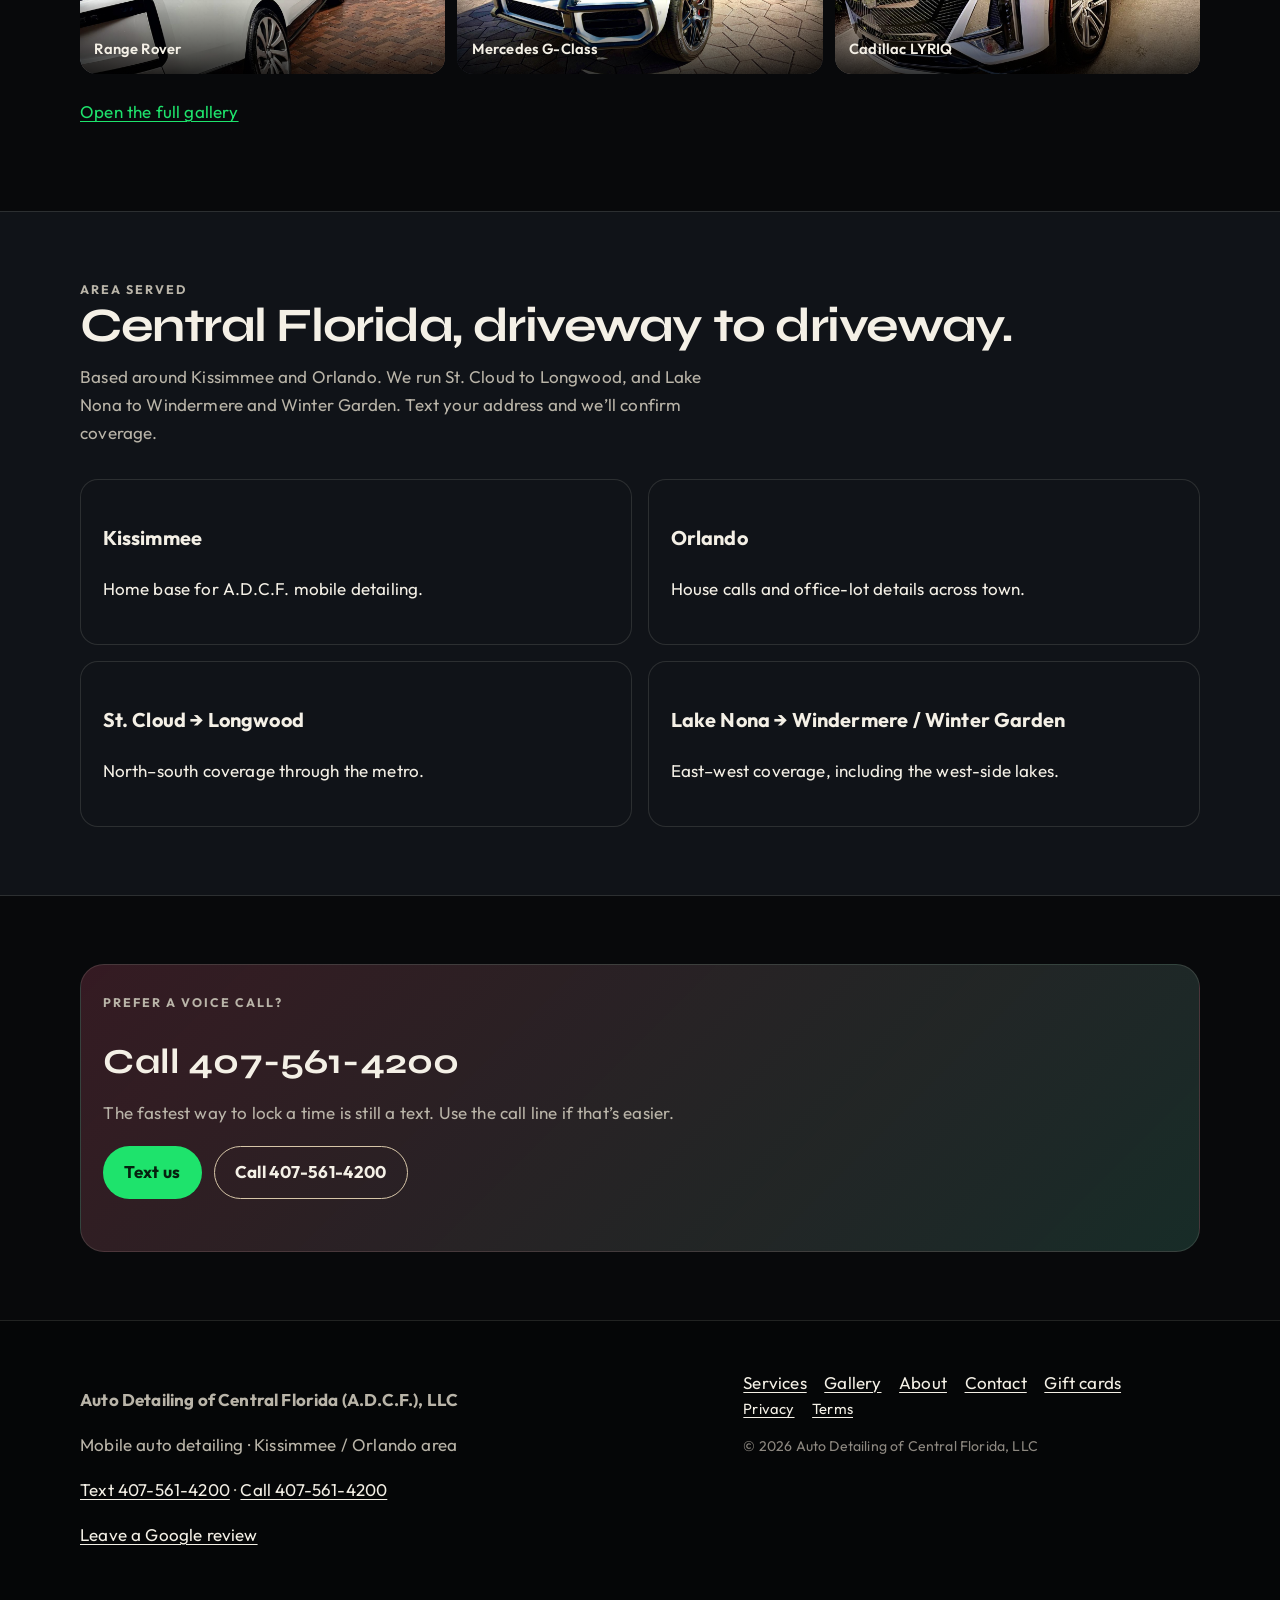
==== commit d3055c60: "Remove the quote form from the homepage. The lead form stays on /get-quote/ only, linked as Get a qu" ====
--- a/index.html
+++ b/index.html
@@ -227,59 +227,6 @@
         </div>
       </div>
     </section>
-
-    <section class="home-lead" id="quote" aria-labelledby="home-lead-title">
-      <div class="wrap">
-        <div class="lead-card">
-          <form class="lead-form" data-lead-form data-lead-source="adcf.us homepage" data-lead-from="ADCF Homepage" action="https://api.web3forms.com/submit" method="post" novalidate>
-            <h2 id="home-lead-title">Tell us the vehicle.</h2>
-            <p class="lead-note">Your name, the car, and your ZIP.</p>
-            <p class="pricing-note">Freshen-Up STARTS at $80. Pricing depends on vehicle size and condition.</p>
-
-            <div class="field">
-              <label for="lead-name">Name</label>
-              <input id="lead-name" name="name" type="text" autocomplete="name" required maxlength="80" aria-describedby="lead-name-error">
-              <p class="field-error" id="lead-name-error" data-error-for="name"></p>
-            </div>
-
-            <div class="field">
-              <label for="lead-vehicle">Vehicle</label>
-              <input id="lead-vehicle" name="vehicle" type="text" autocomplete="off" required maxlength="120" placeholder="2019 Honda Civic, or SUV" aria-describedby="lead-vehicle-hint lead-vehicle-error">
-              <p class="field-hint" id="lead-vehicle-hint">Year, make, and model, or the body type.</p>
-              <p class="field-error" id="lead-vehicle-error" data-error-for="vehicle"></p>
-            </div>
-
-            <div class="field">
-              <label for="lead-zip">ZIP code</label>
-              <input id="lead-zip" name="zip" type="text" inputmode="numeric" autocomplete="postal-code" required maxlength="10" aria-describedby="lead-zip-error">
-              <p class="field-error" id="lead-zip-error" data-error-for="zip"></p>
-            </div>
-
-            <p class="hp">
-              <label for="lead-botcheck">Leave this unchecked</label>
-              <input id="lead-botcheck" name="botcheck" type="checkbox" tabindex="-1" autocomplete="off">
-            </p>
-
-            <p class="form-alert" data-lead-alert role="alert" hidden></p>
-            <button class="btn btn-primary" type="submit">Send my info</button>
-          </form>
-
-          <div class="form-success" data-lead-success role="status" hidden>
-            <h2 tabindex="-1">Got it.</h2>
-            <p>We have your name, the vehicle, and the ZIP.</p>
-          </div>
-
-          <p class="quote-call">
-            <a href="sms:+14075614200">Text 407-561-4200</a>
-            ·
-            <a href="tel:+14075614200">Call 407-561-4200</a>
-          </p>
-          <noscript>
-            <p class="form-alert">This form needs JavaScript to send. Text or call 407-561-4200 and tell us the vehicle.</p>
-          </noscript>
-        </div>
-      </div>
-    </section>
   </main>
 
   <footer class="site-footer">
@@ -315,7 +262,5 @@
     <a class="btn btn-ghost" href="tel:+14075614200">Call</a>
   </div>
   <script src="js/site.js"></script>
-  <script src="js/lead-config.js"></script>
-  <script src="js/lead-form.js"></script>
 </body>
 </html>
